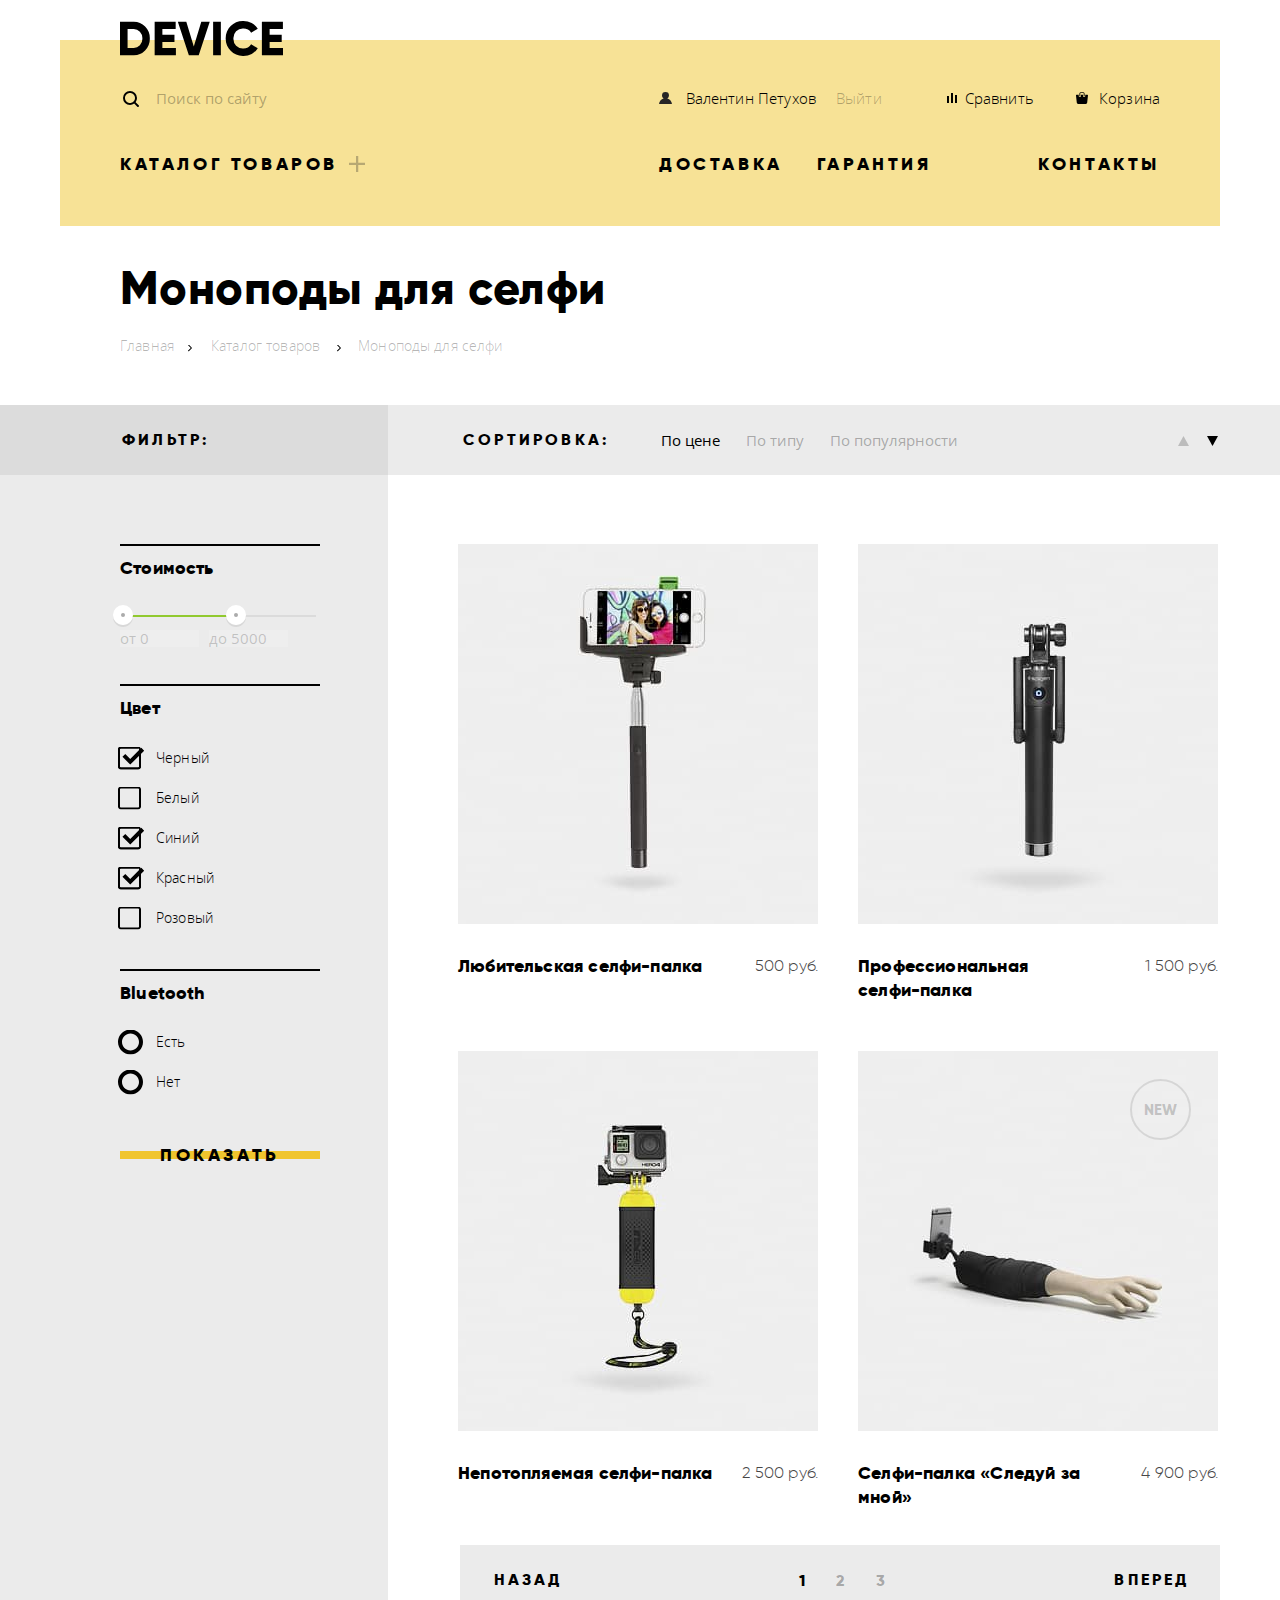
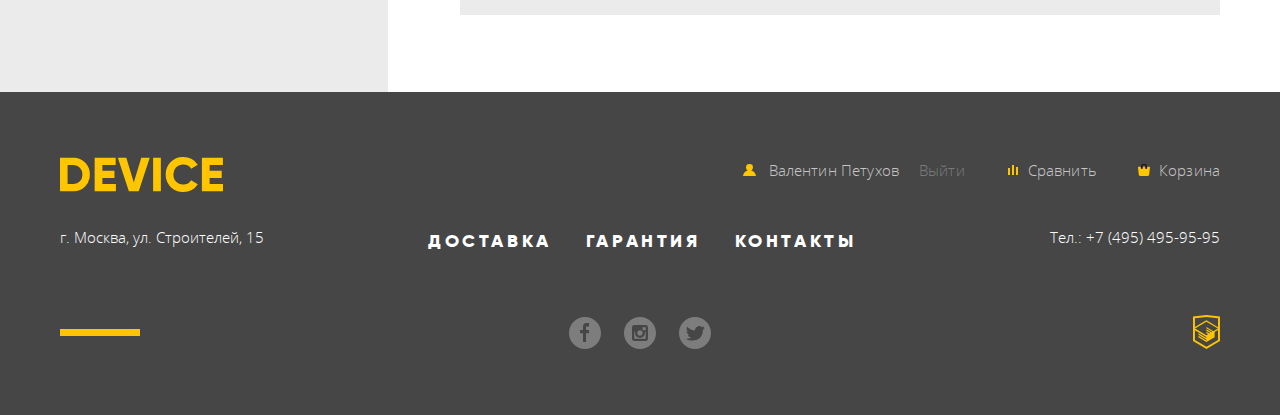
==== inner.html @ 6fedf8a3 "Состояния" ====
<!DOCTYPE html>
<html lang="ru">
<head>
  <meta charset="utf-8">
  <title>Девайс: Каталог</title>
  <link rel="stylesheet" href="css/normalize.css">
  <link rel="stylesheet" href="css/style.css">
</head>
<body>

  <!-- header -->
  <header class="header header-inner container">
    <!-- header logo -->
    <a class="header__logo" href="index.html">
      <svg class="header__logo-picture" xmlns="http://www.w3.org/2000/svg" width="163" height="35" aria-labelledby="title">
        <title id="title">Логотип сайта Девайс</title>
        <path d="M-.151.702v33.6h13.532a15.72 15.72 0 0011.72-4.824 16.458 16.458 0 004.712-11.976 16.458 16.458 0 00-4.712-11.976A15.723 15.723 0 0013.381.702H-.151zM7.582 26.91V8.091h5.8a8.646 8.646 0 016.5 2.568 9.407 9.407 0 012.489 6.84 9.406 9.406 0 01-2.489 6.84 8.642 8.642 0 01-6.5 2.568h-5.8zm34.8-5.952h12.082v-7.3H42.378V8.091h13.291V.702H34.645v33.6H55.91V26.91H42.378v-5.952zm36.343 13.344L89.744.702h-8.458l-7.491 24.72L66.304.702h-8.457l11.019 33.6h9.859zm14.4 0h7.733V.702h-7.733v33.6zm38.615-1.416a15.506 15.506 0 006.041-5.688l-6.67-3.84a7.482 7.482 0 01-3.165 3.024 9.87 9.87 0 01-4.664 1.1 9.595 9.595 0 01-7.177-2.736 9.909 9.909 0 01-2.682-7.248 9.909 9.909 0 012.682-7.248 9.595 9.595 0 017.177-2.736 9.897 9.897 0 014.639 1.08 7.592 7.592 0 013.19 3.048l6.67-3.84a15.873 15.873 0 00-6.09-5.688 17.42 17.42 0 00-8.409-2.088c-9.779-.272-17.797 7.691-17.591 17.472-.208 9.781 7.809 17.747 17.588 17.476a17.52 17.52 0 008.458-2.088zm17.881-11.928h12.082v-7.3h-12.085V8.091h13.29V.702h-21.023v33.6h21.265V26.91h-13.532v-5.952z" data-name="-e-logo" fill-rule="evenodd"/>
      </svg>
    </a>

    <div class="header__middle">

      <!-- search -->
      <form class="header__form" action="url" method="post">
        <label class="header__label" for="search-form" aria-label="Поле поиска"></label>
        <input class="header__form-search" id="search-form" type="search" name="search" placeholder="Поиск по сайту">
        <button class="header__form-button" type="button">Найти</button>
      </form>

      <div class="header__navigation">
        <!-- links -->
        <ul class="header__list header__list_user">
          <li class="header__list-item header__list-item_user"><a class="header__list-link header__list-link_user header__link" href="#">Валентин Петухов</a></li>
          <li class="header__list-item"><a class="header__list-link header__list-link_logout header__link" href="#">Выйти</a></li>
        </ul>

        <ul class="header__list header__list_links">
          <li class="header__list-item header__list-item_compare"><a class="header__list-link header__list-link_compare header__link" href="#">Сравнить</a></li>
          <li class="header__list-item"><a class="header__list-link header__list-link_basket header__link" href="#">Корзина</a></li>
        </ul>
      </div>
    </div>

    <!-- navigation -->
    <nav class="navigation">
      <ul class="navigation__list">

        <li class="navigation__item navigation__item_positioning navigation__item_catalog"><a class="navigation__link navigation__link_catalog" href="inner.html">Каталог товаров</a>

          <!-- submenu -->
          <ul class="navigation__list navigation__list_row">
           <li class="navigation__item_col">
            <ul class="navigation__list navigation__list_col">
              <li class="navigation__list-item"><a class="navigation__list-link" href="#">Виртуальная реальность</a></li>
              <li class="navigation__list-item"><a class="navigation__list-link" href="#">Моноподы для селфи</a></li>
              <li class="navigation__list-item"><a class="navigation__list-link" href="#">Экшн-камеры</a></li>
            </ul>
            <ul class="navigation__list navigation__list_col">
              <li class="navigation__list-item"><a class="navigation__list-link" href="#">Фитнес браслеты</a></li>
              <li class="navigation__list-item"><a class="navigation__list-link" href="#">Умные часы</a></li>
            </ul>
            <ul class="navigation__list navigation__list_col">
              <li class="navigation__list-item"><a class="navigation__list-link" href="#">Квадракоптеры</a></li>
            </ul>
          </li>
        </ul>
      </li>
      <li class="navigation__item navigation__item_delivery"><a class="navigation__link" href="#">Доставка</a></li>
      <li class="navigation__item navigation__item_warranty"><a class="navigation__link" href="#">Гарантия</a></li>
      <li class="navigation__item navigation__item_contacts"><a class="navigation__link" href="#">Контакты</a></li>
    </ul>
  </nav>
</header>

<main class="inner-main">

  <div class="inner-main__wrapper container">
    <h1 class="inner__title">Моноподы для селфи</h1>

    <!-- breadscrumbs -->
    <div class="breadscrumbs">
      <ul class="breadscrumbs__list">
        <li class="breadscrumbs__item breadscrumbs__item_main"><a class="breadscrumbs__link breadscrumbs__link_main" href="#">Главная</a></li>
        <li class="breadscrumbs__item breadscrumbs__item_catalog"><a class="breadscrumbs__link breadscrumbs__link_catalog" href="#">Каталог товаров</a></li>
        <li class="breadscrumbs__item breadscrumbs__item_active"><a class="breadscrumbs__link" tabindex="0">Моноподы для селфи</a></li>
      </ul>
    </div>
  </div>

  <div class="index-column">
    <!-- filter -->
    <section class="filter">
      <h3 class="filter__title">Фильтр:</h3>

      <form class="filter__form" action="url" method="post">

        <!-- price -->
        <fieldset class="filter__form-item filter__form-item_price">
          <legend class="filter__form-title">Стоимость</legend>

          <div class="filter__form-range-controls range">
            <div class="range__scale">
              <div class="range__scale-bar"></div>
            </div>
            <button class="range__toggle range__toggle_min" type="button"></button>
            <button class="range__toggle range__toggle_max" type="button"></button>
          </div>

          <div class="filter__form-price-controls price-controls">
            <div class="price-controls__col">
              <label class="price-controls__label price-controls__min" aria-label="Минимальной значение цены"></label>
              <input class="price-controls__range-input" type="text" placeholder="от 0">
            </div>
            <div class="price-controls__col">
              <label class="price-controls__label price-controls__max" aria-label="Максимальное значение цены"></label>
              <input class="price-controls__range-input" type="text" placeholder="до 5000">
            </div>
          </div>
        </fieldset>

        <!-- colour -->
        <fieldset class="filter__form-item filter__form-item_color">
          <legend class="filter__form-title filter__form-title_color">Цвет</legend>

          <ul class="filter__form-list">
            <li class="filter__form-option">
              <input class="visually-hidden filter__form-input filter__form-checkbox" type="checkbox" name="black" id="filter-black" checked>
              <label class="filter__form-label filter__form-label_checkbox" for="filter-black">Черный</label>
            </li>
            <li class="filter__form-option">
              <input class="visually-hidden filter__form-input filter__form-checkbox" type="checkbox" name="white" id="filter-white">
              <label class="filter__form-label filter__form-label_checkbox" for="filter-white">Белый</label>
            </li>
            <li class="filter__form-option">
              <input class="visually-hidden filter__form-input filter__form-checkbox" type="checkbox" name="blue" id="filter-blue" checked>
              <label class="filter__form-label filter__form-label_checkbox" for="filter-blue">Синий</label>
            </li>
            <li class="filter__form-option">
              <input class="visually-hidden filter__form-input filter__form-checkbox" type="checkbox" name="red" id="filter-red" checked>
              <label class="filter__form-label filter__form-label_checkbox" for="filter-red">Красный</label>
            </li>
            <li class="filter__form-option">
              <input class="visually-hidden filter__form-input filter__form-checkbox" type="checkbox" name="pink" id="filter-pink">
              <label class="filter__form-label filter__form-label_checkbox" for="filter-pink">Розовый</label>
            </li>
          </ul>
        </fieldset>

        <!-- bluetooth -->
        <fieldset class="filter__form-item">
          <legend class="filter__form-title filter__form-title_variant">Bluetooth</legend>

          <ul class="filter__form-list">
            <li class="filter__form-option">
              <input class="visually-hidden filter__form-input filter__form-radio" type="radio" name="variant" value="yes" id="yes">
              <label class="filter__form-label filter__form-label_radio" for="yes">Есть</label>
            </li>
            <li class="filter__form-option">
              <input class="visually-hidden filter__form-input filter__form-radio" type="radio" name="variant" value="no" id="no">
              <label class="filter__form-label filter__form-label_radio" for="no">Нет</label>
            </li>
          </ul>

          <button class="filter__form-button button button-macaroni" type="submit">Показать</button>
        </fieldset>
      </form>
    </section>

    <!-- products column-->
    <section class="product-column">
      <h2 class="visually-hidden">Колонка с каталогом товаров</h2>
      <!-- sorting -->
      <div class="product-column__sorting sorting">
        <h3 class="sorting__title">Сортировка:</h3>

        <ul class="sorting__list">
          <li class="sorting__item sorting__item_active"><a class="sorting__link sorting__link_active">По цене</a></li>
          <li class="sorting__item"><a class="sorting__link" href="#">По типу</a></li>
          <li class="sorting__item"><a class="sorting__link" href="#">По популярности</a></li>
        </ul>

        <ul class="sorting__list sorting__list_arrows">
          <li class="sorting__item sorting__item_up">
            <a class="sorting__link sorting__link_up" href="#" aria-label="По возрастанию цены">
              <svg class="sorting__svg" xmlns="http://www.w3.org/2000/svg" width="11" height="10">
                <path fill="#231F20" d="M5.5 0L0 10h11z"/>
              </svg>
            </a>
          </li>
          <li class="sorting__item sorting__item_active">
            <a class="sorting__link sorting__link_down sorting__link_active" href="#" aria-label="По убыванию цены">
              <svg class="sorting__svg" xmlns="http://www.w3.org/2000/svg" width="11" height="10">
                <path fill="#231F20" d="M5.5 10L0 0h11"/>
              </svg>
            </a>
          </li>
        </ul>
      </div>

      <!-- catalog items -->
      <section class="product-column__catalog catalog">
        <h2 class="visually-hidden">Каталог продукции</h2>

        <ul class="catalog__list">

          <!-- item 1 -->
          <li class="catalog__item" tabindex="0">
            <div class="catalog__image-wrapper">
              <img class="catalog__image" src="img/item-1.jpg" width="360" height="380" alt="Изображение любительской селфи-палки">
            </div>
            <a class="catalog__link" href="#">
              <h3 class="catalog__title">Любительская селфи-палка</h3>
              <span class="catalog__price">500 руб.</span>
            </a>

            <!-- при наведении будут выскакивать кнопки -->
            <div class="catalog__action">
              <button class="catalog__button button button-macaroni" type="button">В корзину</button>
              <button class="catalog__button-compare" type="button">Добавить к сравнению</button>
            </div>
          </li>

          <!-- item 2 -->
          <li class="catalog__item" tabindex="0">
            <div class="catalog__image-wrapper">
              <img class="catalog__image" src="img/item-2.jpg" width="360" height="380" alt="Изображение профессиональлной селфи-палки">
            </div>
            <a class="catalog__link" href="#">
              <h3 class="catalog__title catalog__title_professional">Профессиональная селфи-палка</h3>
              <span class="catalog__price">1 500 руб.</span>
            </a>

            <!-- при наведении будут выскакивать кнопки -->
            <div class="catalog__action">
              <button class="catalog__button button button-macaroni" type="button">В корзину</button>
              <button class="catalog__button-compare" type="button">Добавить к сравнению</button>
            </div>
          </li>

          <!-- item 3 -->
          <li class="catalog__item" tabindex="0">
            <div class="catalog__image-wrapper">
              <img class="catalog__image" src="img/item-3.jpg" width="360" height="380" alt="Изображение непотопляемой селфи-палки">
            </div>
            <a class="catalog__link" href="#">
              <h3 class="catalog__title">Непотопляемая селфи-палка</h3>
              <span class="catalog__price">2 500 руб.</span>
            </a>

            <!-- при наведении будут выскакивать кнопки -->
            <div class="catalog__action">
              <button class="catalog__button button button-macaroni" type="button">В корзину</button>
              <button class="catalog__button-compare" type="button">Добавить к сравнению</button>
            </div>
          </li>

          <!-- item 4 + добавил класс для метки new, для последнего товара-->
          <li class="catalog__item catalog__item_new" tabindex="0">
            <div class="catalog__image-wrapper">
              <img class="catalog__image" src="img/item-4.jpg" width="360" height="380" alt="Изображение селфи-палки «Следуй за мной»">
            </div>
            <a class="catalog__link" href="#">
              <h3 class="catalog__title">Селфи-палка «Следуй за мной»</h3>
              <span class="catalog__price">4 900 руб.</span>
            </a>

            <!-- при наведении будут выскакивать кнопки -->
            <div class="catalog__action">
              <button class="catalog__button button button-macaroni" type="button">В корзину</button>
              <button class="catalog__button-compare" type="button">Добавить к сравнению</button>
            </div>
          </li>
        </ul>
      </section>

      <!-- pagination -->
      <div class="pagination">
        <ul class="pagination__list">
          <li class="pagination__item pagination__item_prev"><a class="pagination__link pagination__link_prev" href="#">Назад</a></li>
          <li class="pagination__item pagination__item_number"><a class="pagination__link pagination__link_number pagination__link_current">1</a></li>
          <li class="pagination__item pagination__item_number"><a class="pagination__link pagination__link_number" href="#">2</a></li>
          <li class="pagination__item pagination__item_number"><a class="pagination__link pagination__link_number" href="#">3</a></li>
          <li class="pagination__item pagination__item_next"><a class="pagination__link pagination__link_next" href="#">Вперед</a></li>
        </ul>
      </div>
    </div> <!-- end index column -->
  </section>
</main>

<!-- footer -->
<footer class="footer">
  <div class="footer__wrapper">
    <!-- top row -->
    <div class="footer__top-row">
      <a class="footer__top-logo" href="index.html">
        <svg class="footer__top-picture" xmlns="http://www.w3.org/2000/svg" width="163" height="35" aria-labelledby="title">
          <path d="M-.151.702v33.6h13.532a15.72 15.72 0 0011.72-4.824 16.458 16.458 0 004.712-11.976 16.458 16.458 0 00-4.712-11.976A15.723 15.723 0 0013.381.702H-.151zM7.582 26.91V8.091h5.8a8.646 8.646 0 016.5 2.568 9.407 9.407 0 012.489 6.84 9.406 9.406 0 01-2.489 6.84 8.642 8.642 0 01-6.5 2.568h-5.8zm34.8-5.952h12.082v-7.3H42.378V8.091h13.291V.702H34.645v33.6H55.91V26.91H42.378v-5.952zm36.343 13.344L89.744.702h-8.458l-7.491 24.72L66.304.702h-8.457l11.019 33.6h9.859zm14.4 0h7.733V.702h-7.733v33.6zm38.615-1.416a15.506 15.506 0 006.041-5.688l-6.67-3.84a7.482 7.482 0 01-3.165 3.024 9.87 9.87 0 01-4.664 1.1 9.595 9.595 0 01-7.177-2.736 9.909 9.909 0 01-2.682-7.248 9.909 9.909 0 012.682-7.248 9.595 9.595 0 017.177-2.736 9.897 9.897 0 014.639 1.08 7.592 7.592 0 013.19 3.048l6.67-3.84a15.873 15.873 0 00-6.09-5.688 17.42 17.42 0 00-8.409-2.088c-9.779-.272-17.797 7.691-17.591 17.472-.208 9.781 7.809 17.747 17.588 17.476a17.52 17.52 0 008.458-2.088zm17.881-11.928h12.082v-7.3h-12.085V8.091h13.29V.702h-21.023v33.6h21.265V26.91h-13.532v-5.952z" data-name="-e-logo" fill-rule="evenodd"/>
        </svg>
      </a>

      <!-- links -->
      <ul class="footer__list footer__list_user">
        <li class="footer__list-item footer__list-item_user"><a class="footer__list-link footer__list-link_user footer__link" href="#">Валентин Петухов</a></li>
        <li class="footer__list-item"><a class="footer__list-link footer__list-link_logout footer__link" href="#">Выйти</a></li>
      </ul>

      <ul class="footer__list footer__list_links">
        <li class="footer__list-item footer__list-item_compare"><a class="footer__list-link footer__list-link_compare footer__link" href="#">Сравнить</a></li>
        <li class="footer__list-item"><a class="footer__list-link footer__list-link_basket footer__link" href="#">Корзина</a></li>
      </ul>
    </div>

    <!-- middle row -->
    <div class="footer__middle-row">
      <p class="footer__middle-address footer__text">г. Москва, ул. Строителей, 15</p>

      <ul class="footer__middle-list">
        <li class="footer__middle-item"><a class="footer__middle-link" href="#">Доставка</a></li>
        <li class="footer__middle-item"><a class="footer__middle-link" href="#">Гарантия</a></li>
        <li class="footer__middle-item"><a class="footer__middle-link" href="#">Контакты</a></li>
      </ul>

      <a class="footer__middle-number footer__text" href="tel:+74954959595">Тел.: +7 (495) 495-95-95</a>
    </div>

    <!-- bottom row -->
    <div class="footer__bottom-row">
     <ul class="footer__bottom-social social-list">

      <li class="social-list__item">
        <a href="#" class="social-list__link social-list__link_fb" aria-label="Фейсбук">
          <svg class="social-list__svg" xmlns="http://www.w3.org/2000/svg" width="32" height="32">
            <path fill="#FFF" d="M16 0C7.164 0 0 7.163 0 16s7.164 16 16 16c8.837 0 16-7.164 16-16S24.837 0 16 0zm4.062 9.455h-3.021v3.444h3.021v3.445h-3.021v8.61H14.02v-8.61H11v-3.445h3.021V9.455c0-1.902 1.353-3.445 3.021-3.445h3.021v3.445z"/>
          </svg>
        </a>
      </li>

      <li class="social-list__item">
        <a href="#" class="social-list__link social-list__link_inst" aria-label="Инстаграм">
          <svg class="social-list__svg" xmlns="http://www.w3.org/2000/svg" width="32" height="32">
            <g fill="#FFF"><path d="M20.916 16a4.938 4.938 0 01-9.877 0c0-.394.051-.773.138-1.14h-.897v6.838h11.396V14.86h-.897c.086.367.137.746.137 1.14z"/>
              <path d="M15.978 18.659c1.466 0 2.659-1.193 2.659-2.659s-1.193-2.659-2.659-2.659c-1.466 0-2.659 1.193-2.659 2.659s1.192 2.659 2.659 2.659zM18.637 10.302h3.039v3.039h-3.039z"/>
              <path d="M16 0C7.164 0 0 7.164 0 16c0 8.837 7.164 16 16 16 8.837 0 16-7.163 16-16 0-8.836-7.163-16-16-16zm7.955 21.698a2.285 2.285 0 01-2.279 2.279H10.279A2.285 2.285 0 018 21.698V10.302a2.286 2.286 0 012.279-2.279h11.396a2.286 2.286 0 012.279 2.279v11.396z"/>
            </g>
          </svg>
        </a>
      </li>

      <li class="social-list__item">
        <a href="#" class="social-list__link social-list__link_tw" aria-label="Твитер">
          <svg class="social-list__svg" xmlns="http://www.w3.org/2000/svg" width="32" height="32">
            <path fill="#FFF" d="M16 0C7.164 0 0 7.164 0 16c0 8.837 7.164 16 16 16 8.837 0 16-7.163 16-16 0-8.836-7.163-16-16-16zm7.944 12.809c-.251 6.516-3.463 10.832-10.992 10.702h-.486c-.447 0-4.543-.443-5.344-1.823 2.479.19 4.247-.406 5.12-1.136-1.048-.289-2.923-.461-3.251-2.848.384.104.618.221 1.299.113-1.307-.824-2.758-1.519-2.679-3.643.311.317 1.164.518 1.46.457-.768-.233-2.149-3.244-.974-4.781 1.984 1.79 4.075 3.482 7.804 3.643.227-2.214 1.24-3.699 3.168-4.325 1.84-.479 3.255.26 3.901 1.138.737-.224 1.453-.466 2.193-.685-.004.833-.569 1.463-.935 1.709.747.165 1.423-.475 1.423-.475-.184.963-1.094 1.725-1.707 1.954z"/>
          </svg>
        </a>
      </li>
    </ul>

    <a class="footer__bottom-logo" href="https://htmlacademy.ru/intensive/htmlcss" aria-label="Ссылка на профессиональный курс html и css, уровень 1">
      <img class="footer__bottom-picture" src="img/icons/logo-htmlacademy.svg" width="27" height="35" alt="Логотип сайта htmlacademy">
    </a>
  </div>
</div>
</footer>
</body>
</html>
---- css/style.css ----
/* Open Sans Light */
@font-face {
  font-family: "Open Sans";
  font-style: normal;
  font-weight: 300;
  font-display: swap;
  src:
       url("../fonts/web/opensanslight.woff2") format("woff2"),
       url("../fonts/web/opensanslight.woff") format("woff");
}

/* Open Sans Regular */
@font-face {
  font-family: "Open Sans";
  font-style: normal;
  font-weight: 400;
  font-display: swap;
  src:
       url("../fonts/web/opensans.woff2") format("woff2"),
       url("../fonts/web/opensans.woff") format("woff");
}

/* Gilroy light */
@font-face {
  font-family: "Gilroy";
  font-style: normal;
  font-weight: 300;
  font-display: swap;
  src:
       url("../fonts/web/gilroylight.woff2") format("woff2"),
       url("../fonts/web/gilroylight.woff") format("woff");
}

/* Gilroy ExtraBold */
@font-face {
  font-family: "Gilroy";
  font-style: normal;
  font-weight: 800;
  font-display: swap;
  src:
       url("../fonts/web/gilroyextrabold.woff2") format("woff2"),
       url("../fonts/web/gilroyextrabold.woff") format("woff");
}

*,
*::before,
*::after {
  margin: 0;
  padding: 0;

  box-sizing: inherit;
}

html {
  box-sizing: border-box;
}

body {

  padding: 0;
  margin: 0;

  font-family: "Open Sans", "Arial", sans-serif;
  font-size: 15px;
  line-height: 30px;
  font-weight: 300;
  color: #000;
  max-width: 100%;
  overflow-x: hidden;
}

img {
  max-width: 100%;
}

a {
  text-decoration: none;
}

.visually-hidden {
  position: absolute;
  width: 1px;
  height: 1px;
  margin: -1px;
  border: 0;
  padding: 0;
  white-space: nowrap;
  clip-path: inset(100%);
  clip: rect(0 0 0 0);
  overflow: hidden;
}

.container {
  width: 1160px;
  margin: 0 auto;
  padding: 0 60px;
}

/* Стили для кнопок */
.button {
  font-family: "Gilroy", "Arial", sans-serif;
  color: #000;
  font-size: 18px;
  font-weight: 800;
  line-height: 24px;
  letter-spacing: 3.6px;
  text-transform: uppercase;

  -webkit-appearance: none;
  border: none;
  background-color: transparent;
}

.button-macaroni {
  position: relative;
  z-index: 1;
}

.button-macaroni::after {
  content: "";
  background-color: #f0c52e;
  position: absolute;
  height: 8px;
  width: 100%;
  z-index: -1;
}

/* БАЗОВАЯ СТИЛИЗАЦИЯ */

/* Шапка */
.header {
  margin-top: 40px;
  background-color: rgba(240, 197, 46, 0.5);
  min-height: 299px;
  padding: 43px 60px 0 60px;
  position: relative;
}

.header-inner {
  min-height: 186px;
}

.header__logo {
  display: inline-block;
  margin-top: -21px;
  position: absolute;
  top: 2px;
  left: 60px;
}

/* Состояния для Логотипа в шапке */
.header__logo-picture:hover path {
  opacity: 0.6;
}

.header__logo-picture:active path,
.header__logo-picture:focus path {
  opacity: 0.3;
}

.header__middle {
  display: flex;
  margin-bottom: 26px;
}

.header__form {
  margin-right: auto;
  margin-top: -9px;
  display: flex;
  position: relative
}

.header__label::before {
  content: "";
  background-image: url("../img/icons/search.svg");
  background-repeat: no-repeat;
  width: 16px;
  height: 16px;
  position: absolute;
  top: 50%;
  left: 3px;
  transform: translateY(-50%);
}

/* Стилизация placeholder для поля поиска */
.header__form-search::placeholder {
  color: rgba(0, 0, 0, 0.3);
}

/* поле поиска */
.header__form-search {
  font-size: 15px;
  line-height: 30px;
  width: 356px;
  padding: 9px 0 8px 36px;
  outline: none;
  background-color: transparent;
  border: none;
  border-bottom: 2px solid transparent;
}

.header__form-search:hover::placeholder {
  color: rgba(0, 0, 0, 0.6);
}

.header__form-search:focus::placeholder {
  color: rgb(0, 0, 0);
}

.header__form-search:focus {
  border-bottom: 2px solid #000;
}

.header__form-button {
  font-size: inherit;
  color: inherit;
  font-weight: inherit;
  letter-spacing: 0.15px;
  padding: 12px 20px;
  background-color: transparent;
  border: 2px solid black;
  visibility: hidden;
}

.header__form-button:hover {
  color: #fff;
  background-color: #000;
}

.header__form-button:focus,
.header__form-button:active {
  background-color: #000;
  color: rgba(255, 255, 255, 0.3);
}

.header__form-search:focus ~ .header__form-button {
  border: 2px solid #000;
  visibility: visible;
}

/* Стилизация списков управления */
.header__navigation {
  display: flex;
}

.header__list {
  list-style: none;
  display: flex;
}

.header__list_login {
  margin-right: 218px;
}

.header__list_user {
  margin-right: 65px;
}

.header__list-item_compare {
  margin-right: 41px;
}

.header__list-item_user {
  margin-right: 20px;
}

/* Стилизация ссылок управления */
.header__link {
  color: #000;
  letter-spacing: 0.15px;
}

.header__link:hover {
  color: rgba(0, 0, 0, 0.6);
}

.header__link:focus,
.header__link:active {
  color: rgba(0, 0, 0, 0.3);
}

.header__link:hover::before {
  opacity: 0.6;
}

.header__link:focus::before,
.header__link:active::before {
  opacity: 0.3;
}

.header__list-link_user {
  padding-left: 27px;
  position: relative;
}

.header__list-link_user::before {
  content: "";
  background-image: url("../img/icons/user.svg");
  background-repeat: no-repeat;
  width: 13px;
  height: 12px;
  position: absolute;
  top: 50%;
  left: 0;
  transform: translateY(-50%);
}

.header__list-link_login {
  padding-left: 26px;
  position: relative;
}

.header__list-link_login::before {
  content: "";
  background-image: url("../img/icons/user.svg");
  background-repeat: no-repeat;
  width: 13px;
  height: 12px;
  position: absolute;
  top: 50%;
  left: 0;
  transform: translateY(-50%);
}

.header__list-link_logout {
  color: rgba(0, 0, 0, 0.3);
}

.header__list-link_compare {
  padding-left: 18px;
  position: relative;
}

.header__list-link_compare::before {
  content: "";
  background-image: url("../img/icons/compare.svg");
  background-repeat: no-repeat;
  width: 10px;
  height: 10px;
  position: absolute;
  top: 50%;
  left: 0;
  transform: translateY(-50%);
}

.header__list-link_basket {
  padding-left: 24px;
  position: relative;
}

.header__list-link_basket::before {
  content: "";
  background-image: url("../img/icons/cart.svg");
  background-repeat: no-repeat;
  width: 12px;
  height: 12px;
  position: absolute;
  top: 50%;
  left: 1px;
  transform: translateY(-50%);
}

/* Навигация */

/* Навигация (списки меню и подменю) */
.navigation__list {
  list-style: none;
  display: flex;
}

.navigation__item_positioning {
  position: relative;
}

.navigation__item_positioning:hover .navigation__list_row {
  display: flex;
  z-index: 10;
}

.navigation__item_catalog {
  margin-right: 294px;
}

.navigation__item_delivery {
  margin-right: 34px;
}

.navigation__item_warranty {
  margin-right: auto;
}

.navigation__list_row {
  display: none;
  width: 1160px;
  min-height: 140px;
  background-color: #fff;
  position: absolute;
  left: -60px;
}

.navigation__item_col {
  display: flex;
  width: 1160px;
  min-height: 160px;
  padding: 18px 0px 12px 60px;
  background-color: rgba(240, 197, 46, 0.5);
}

.navigation__list_col {
  display: flex;
  flex-direction: column;
  width: 200px;
}

.navigation__list_col:first-child {
  margin-right: 40px;
}

/* Ссылки меню */
.navigation__link {
  font-family: "Gilroy", "Arial", sans-serif;
  color: #000;
  font-size: 18px;
  font-weight: 800;
  line-height: 24px;
  letter-spacing: 3.6px;
  text-transform: uppercase;
}

.navigation__link:hover {
  color: rgba(0, 0, 0, 0.6);
}

.navigation__link:active,
.navigation__link:focus {
  color: rgba(0, 0, 0, 0.3);
}

.navigation__link_catalog {
  padding-right: 27px;
  position: relative;
}

.navigation__link_catalog::after {
  content: "";
  background-image: url("../img/icons/plus.png");
  background-repeat: no-repeat;
  width: 16px;
  height: 16px;
  position: absolute;
  top: 50%;
  right: 0;
  transform: translateY(-50%);
  opacity: 0.3;
}

/* Ссылки подменю */
.navigation__list-link {
  color: inherit;
  letter-spacing: 0.15px;
  line-height: 36px;
}

.navigation__list-link:hover {
  color: rgba(0, 0, 0, 0.6);
}

.navigation__list-link:active,
.navigation__list-link:focus {
  color: rgba(0, 0, 0, 0.3);
}

/* Главная страница */
/* Слайдер */
.slider {
  background-color: #fff;
  padding-bottom: 97px;
  height: 481px;
  position: relative;
}

.slider__controls-list {
  list-style: none;
  display: flex;
  width: 80px;
  position: absolute;
  top: 206px;
  right: 81px;
}

.slider__controls-item {
  margin-right: 21px;
}

.slider__controls-item:last-child {
  margin-right: 0;
}

.slider__controls-button {
  width: 12px;
  height: 12px;
  background-color: transparent;
  border: 1px solid #000;
  border-radius: 50%;
  position: relative;
}

.slider__controls-button_active::before {
  content: "";
  position: absolute;
  top: 25%;
  left: 50%;
  transform: translate(-50%);
  width: 4px;
  height: 4px;
  background-color: transparent;
  border: 1px solid #000;
}

/* Список слайдов */
.slider__list {
  list-style: none;
  counter-reset: li;
}

.slider__item {
  display: flex;
  justify-content: space-between;
  background-color: transparent;
  position: relative;
}

.slider__item::before {
  counter-increment: li;
  content: counter(li, decimal-leading-zero);
  position: absolute;
  top: -126px;
  right: -14px;
  font-family: "Gilroy", "Arial", sans-serif;
  font-size: 179px;
  font-weight: 800;
  line-height: 179px;
  letter-spacing: 1.79px;
  color: #fff;
}

.slider__item_slim::before {
  right: 11px;
}

.slider__item_fly::before {
  right: 13px;
}

.slider__item_fly,
.slider__item_slim {
  display: none;
}

.slider__image-wrapper {
  width: 560px;
}

.slider__info {
  width: 522px;
  position: relative;
}

.selfie-info {
  margin-top: -102px;
  margin-left: -27px;
}

.slim-info {
  margin-left: -52px;
  margin-top: -102px;
}

.fly-info {
  width: 535px;
  margin-top: -102px;
  margin-left: 42px;
}

.selfie-wrapper {
  margin-top: -111px;
  margin-left: 30px;
}

.slim-wrapper {
  margin-top: -99px;
  margin-left: 56px;
}

.fly-wrapper {
  margin-top: -46px;
  margin-left: -29px;
}

/* Заголовок слайдов */
.slider__title {
  font-family: "Gilroy", "Arial", sans-serif;
  font-size: 47px;
  font-weight: 800;
  line-height: 56px;
  letter-spacing: 0.47px;
  margin-bottom: 19px;
  margin-top: 70px;
  position: relative;
}

.slider__title::before {
  content: "";
  display: block;
  width: 100px;
  height: 7px;
  background-color: #fff;
  position: absolute;
  top: -42px;
  left: 0px;
}

.slider__text {
  color: #464646;
  letter-spacing: 0.15px;
  margin-bottom: 49px;
  width: 481px;
}

.slider__text_slim {
  width: 441px;
}

.slider__text_fly {
  width: 451px;
}

.slider__button {
  margin-bottom: 54px;
  padding: 0 42px;
}

.slider__button::after {
  top: 50%;
  left: 0;
  transform: translateY(-50%);
}

/* Таблица статистики */
.table__row {
  display: flex;
}

.table__cell {
  margin-right: 76px;
}

.table__cell:last-child {
  margin-right: 0;
}

.table__cell_fly {
  margin-right: 60px;
}

.table__heading {
  font-family: "Gilroy", "Arial", sans-serif;
  font-size: 36px;
  font-weight: 300;
  line-height: 48px;
  letter-spacing: 0.36px;
  margin-bottom: 9px;
}

.table__info {
  font-size: 13px;
  line-height: 20px;
  letter-spacing: 0.13px;
  color: #464646;
  margin-right: 79px;
}

.table__info_fly {
  margin-right: 47px;
}

/* Категории товаров */
.categories {
  padding-bottom: 151px;
  width: 1160px;
  margin: 0 auto;
}
/* Список категорий */
.categories__list {
  list-style: none;
  display: flex;
}

.categories__item {
  width: 160px;
  margin-right: 40px;
}

.categories__item:last-child {
  margin-right: 0;
}

.categories__image-wrapper {
  display: flex;
  justify-content: center;
  align-items: center;
  width: 160px;
  height: 160px;
  margin-bottom: 33px;
  background-color: rgba(240, 197, 46, 0.5);
}

.categories__item:hover .categories__image-wrapper {
  background-color: rgba(240, 197, 46, 1);
}

.categories__item:focus .categories__image,
.categories__item:active .categories__image {
  opacity: 0.3;
}

.categories__item:focus .categories__title,
.categories__item:active .categories__title {
  color: rgba(0, 0, 0, 0.3);
}

.categories__image-wrapper_selfie {
  padding-top: 38px;
}

/* Заголовок категорий */
.categories__title {
  font-family: "Gilroy", "Arial", sans-serif;
  font-size: 18px;
  font-weight: 800;
  line-height: 24px;
  letter-spacing: 0.18px;
  color: #000;
}

/* Услуги */
.services {
  position: relative;
}

.services::before {
  content: "";
  display: block;
  width: 100%;
  height: 288px;
  background-color: #e5e5e5;
  position: absolute;
  top: 30px;
  left: 0;
  z-index: -1;
}

.services__wrapper {
  display: flex;
  justify-content: space-between;
  width: 1160px;
  margin: 0 auto;
}

.services__list,
.services__slider-list {
  list-style: none;
}

.services__list {
  width: 300px;

  position: relative;
  top: 10px;
}

.services__list::after {
  content: "";
  width: 7px;
  height: 319px;
  background-color: #000;
  position: absolute;
  top: -80px;
  right: 16px;
}

.services__item {
  margin-bottom: 26px;
}

.services__button::after {
  top: 50%;
  transform: translateY(-50%);
  left: 0;
}

.services__button {
  width: 278px;
  padding: 8px 11px 8px 23px;
  text-align: left;
  color: #f0c52e;
  background-color: #000;
}

/*
.services__button_delivery {
  width: 122px;
}

.services__button_warranty {
  width: 110px;
}

.services__button_credit {
  width: 84px;
}
*/

.services__slider-list {
  width: 800px;
}

.services__slider-item {
  display: none;
  justify-content: space-between;
  margin-left: 41px;
  margin-top: 3px;
  position: relative;
}

.services__slider-item_credit {
  display: flex;
}

.services__slider-info_delivery {
  width: 426px;
}

.services__slider-info_warranty {
  width: 436px;
}

.services__slider-info_credit {
  width: 425px;
}

.services__slider-title {
  font-family: "Gilroy", "Arial", sans-serif;
  font-size: 47px;
  font-weight: 800;
  line-height: 48px;
  letter-spacing: 0.47px;
  margin-bottom: 31px;
}

.services__slider-text {
  color: #464646;
  letter-spacing: 0.15px;
}

.services__slider-image_delivery {
  width: 136px;
  height: 164px;
}

.services__wrapper_delivery {
  width: 136px;
  height: 164px;
  position: absolute;
  top: 12px;
  right: 66px;
}

.services__wrapper_warranty {
  width: 171px;
  height: 194px;
  position: absolute;
  top: -12px;
  right: 46px;
}

.services__wrapper_credit {
  width: 156px;
  height: 186px;
  position: absolute;
  top: -11px;
  right: 70px;
}

/*Тут будут стили для Брэндов */
.brands {
  width: 1160px;
  margin: 214px auto 84px auto;
}

.brands__list {
  list-style: none;
  display: flex;
  justify-content: space-between;
}

.brands__item {
  margin-right: 40px;
}

.brands__item:last-child {
  margin-right: 0;
}

.brands__images {
  opacity: 0.2;
  filter: grayscale(100%);
}

.brands__item:hover .brands__images {
  opacity: 1;
  filter: grayscale(0%);
}

/* Информация */
.information {
  display: flex;
  justify-content: space-between;
  padding-bottom: 89px;
  width: 1160px;
  margin: 0 auto;
}

.information__about,
.information__contacts {
  display: flex;
  flex-direction: column;
}

.information__about {
  width: 480px;
}

.information__about-button {
  width: 219px;
  margin-left: 23px;
}

.information__about-button::after {
  top: 50%;
  left: 0;
  transform: translateY(-50%);
}

.information__contacts {
  width: 560px;
}

.information__contacts-link {
  width: 183px;
}

.information__contacts-link::after {
  top: 50%;
  left: 0;
  transform: translateY(-50%);
}

.information__title {
  font-family: "Gilroy", "Arial", sans-serif;
  font-size: 47px;
  font-weight: 800;
  line-height: 48px;
  letter-spacing: 0.47px;
  padding-top: 53px;
  margin-bottom: 42px;
  position: relative;
}

.information__title::before {
  content: "";
  width: 80px;
  height: 7px;
  background-color: #000;
  position: absolute;
  top: 0;
  left: 0;
}

/* Текст раздела с информацией */
.information__about-text {
  margin-bottom: 30px;
  width: 472px;
}

.information__about-text:last-of-type {
  margin-bottom: 66px;
}

.information__text {
  color: #464646;
}

/* Список партнеров */
.information__partnership-list {
  list-style: none;
  margin-bottom: 63px;
}

.partnership__item {
  font-family: "Gilroy", "Arial", sans-serif;
  font-size: 16px;
  font-weight: 800;
  line-height: 40px;
  padding-left: 36px;
  position: relative;
}

.partnership__item::before {
  content: "";
  width: 8px;
  height: 8px;
  background-color: transparent;
  border: 2px solid #f7f7f7;
  border-radius: 50%;
  position: absolute;
  top: 50%;
  left: 0;
  transform: translateY(-50%);
}

.information__contacts-text {
  margin-bottom: 39px;
}

.information__contacts-picture {
  display: block;
  width: 560px;
  height: 222px;
  margin-bottom: 77px;
}

.information__contacts-image {
  background-color: #e9e9e9;
}

.information__contacts-link {
  margin-left: 41px;
}

/* footer */
.footer {
  background-color: #464646;
  padding-top: 60px;
  padding-bottom: 56px;
}

.footer__wrapper {
  width: 1160px;
  margin: 0 auto;
}

.footer__top-row {
  display: flex;
  align-items: flex-start;
  margin-bottom: 20px;
}

.footer__top-logo {
  margin-right: auto;
  margin-top: 5px;
}

/* Логотип */
.footer__top-picture {
  fill: #ffc600;
}

/* Состояния для Логотипа в подвале */
.footer__top-picture path {
  fill: #ffc600;
}

.footer__top-picture:hover path {
  opacity: 0.6;
}

.footer__top-picture:active path,
.footer__top-picture:focus path {
  opacity: 0.3;
}

/* Список управляющих элементов */
.footer__list {
  list-style: none;
  display: flex;
}

.footer__list_login {
  margin-right: 44px;
}

.footer__list_user {
  margin-right: 45px;
}

.footer__list-item_compare {
  margin-right: 41px;
}

.footer__list-item_user {
  margin-right: 20px;
}

/* Ссылки управляющих элементов */
.footer__link {
  color: rgba(255, 255, 255, 0.7);
  line-height: 36px;
  letter-spacing: 0.15px;
}

.footer__link:hover {
  color: #fff;
}

.footer__link:active,
.footer__link:focus {
  color: rgba(255, 255, 255, 0.3);
}

.footer__link:hover::before {
  opacity: 0.6;
}

.footer__link:active::before,
.footer__link:focus::before {
  opacity: 0.3;
}

.footer__list-link_login {
  padding-left: 27px;
  position: relative;
}

.footer__list-link_login::before {
  content: "";
  background-image: url("../img/icons/user-footer.svg");
  background-repeat: no-repeat;
  width: 13px;
  height: 12px;
  position: absolute;
  top: 50%;
  left: 0;
  transform: translateY(-50%);
}

.footer__list-link_user {
  padding-left: 26px;
  position: relative;
}

.footer__list-link_user::before {
  content: "";
  background-image: url("../img/icons/user-footer.svg");
  background-repeat: no-repeat;
  width: 13px;
  height: 12px;
  position: absolute;
  top: 50%;
  left: 0;
  transform: translateY(-50%);
}

.footer__list-link_compare {
  padding-left: 18px;
  position: relative;
}

.footer__list-link_compare::before {
  content: "";
  background-image: url("../img/icons/compare-footer.svg");
  background-repeat: no-repeat;
  width: 10px;
  height: 10px;
  position: absolute;
  top: 50%;
  left: -2px;
  transform: translateY(-50%);
}

.footer__list-link_basket {
  padding-left: 21px;
  position: relative;
}

.footer__list-link_basket::before {
  content: "";
  background-image: url("../img/icons/cart-footer.svg");
  background-repeat: no-repeat;
  width: 12px;
  height: 12px;
  position: absolute;
  top: 50%;
  left: 0;
  transform: translateY(-50%);
}

.footer__list-link_logout {
  color: rgba(255, 255, 255, 0.3);
}

.footer__middle-address {
  margin-right: 164px;
}

.footer__text {
  color: #fff;
  margin-top: -3px;
}

/* footer middle section */
.footer__middle-row {
  display: flex;
  align-items: center;
  margin-bottom: 59px;
}

/* Навигационный список */
.footer__middle-list {
  list-style: none;
  display: flex;
  flex-wrap: wrap;
  margin-top: 5px;
  margin-right: auto;
}

.footer__middle-item {
  margin-right: 34px;
}

.footer__middle-item:last-child {
  margin-right: 0;
}

.footer__middle-link {
  font-family: "Gilroy", "Arial", sans-serif;
  font-size: 18px;
  font-weight: 800;
  line-height: 24px;
  letter-spacing: 3.6px;
  text-transform: uppercase;
  color: #fff;
}

.footer__middle-link:hover {
  color: rgba(255, 255, 255, 0.6);
}

.footer__middle-link:active,
.footer__middle-link:focus {
  color: rgba(255, 255, 255, 0.3);
}

/* footer bottom */

.footer__bottom-row {
  display: flex;
  align-items: center;
  position: relative;
}

.footer__bottom-row::before {
  content: "";
  position: absolute;
  bottom: 23px;
  left: 0;
  width: 80px;
  height: 7px;
  background-color: #ffc600;
}

/* Список соц. сетей */
.social-list {
  list-style: none;
  display: flex;
  flex-wrap: wrap;
  margin-left: 509px;
}

.social-list__item {
  margin-right: 23px;
  display: flex;
  justify-content: center;
  align-items: center;
}

.social-list__item:last-child {
  margin-right: 0;
}

/* Состояния для  соц. сетей */
.social-list__svg path {
  fill: rgba(255, 255, 255, 0.3);
}

.social-list__svg:hover path {
  fill: rgba(255, 255, 255, 0.6);
}

.social-list__svg:focus path,
.social-list__svg:active path {
  fill: rgba(255, 255, 255, 0.1);
}

.footer__bottom-picture:hover {
  opacity: 0.6;
}

.footer__bottom-picture:active,
.footer__bottom-picture:focus {
  opacity: 0.3;
}

.footer__bottom-logo {
  margin-left: auto;
}

.modal {
  margin: 50px auto;
}

/* Модальное окно с обратным отзывом */
.modal-feedback {
  width: 960px;
  background-color: #fff;
  padding: 105px 100px 82px 100px;
  position: relative;
  box-shadow: 0px 10px 20px 0px rgba(4, 6, 6, 0.2);
}

.modal-feedback__row {
  width: 760px;
  display: flex;
  justify-content: space-between;
  margin-bottom: 35px;
}

.modal-feedback__col {
  width: 360px;
}

.modal-feedback__text {
  font-family: "Gilroy", "Arial", sans-serif;
  font-size: 18px;
  font-weight: 800;
  line-height: 24px;
  display: block;
  margin-bottom: 7px;
}

.modal-feedback__input::placeholder,
.modal-feedback__area {
  font-family: "Open Sans", "Arial", sans-serif;
  font-size: 14px;
  font-weight: 400;
  line-height: 18px;
  color: rgba(70, 70, 70, 0.4);
}

.modal-feedback__input {
  font-size: 14px;
  font-weight: 400;
  line-height: 18px;
  width: 360px;
  padding: 15px 20px 15px 20px;
  border: none;
  background-color: #f2f2f2;
  color: rgba(70, 70, 70, 0.4);
}

.modal-feedback__area {
  background-color: #f2f2f2;
  border: none;
  width: 760px;
  height: 158px;
  padding: 15px 20px 10px 20px;
  margin-bottom: 36px;
  resize: vertical;
}

.modal-feedback__button {
  margin-left: 35px;
}

.modal-feedback__button::after {
  width: 200px;
  top: 50%;
  left: -35px;
  transform: translateY(-50%);
}

.modal__close {
  font-size: 0;
  width: 55px;
  height: 55px;
  background-color: transparent;
  background-image: url("../img/icons/modal-close.svg");
  border: none;
  border-radius: 50%;
  position: absolute;
  top: 34px;
  right: 22px;
  opacity: 0.5;
}

.modal__close:hover {
  opacity: 1;
}

.modal__close:active,
.modal__close:focus {
  opacity: 0.3;
}

.modal-map__close {
  top: 22px;
}

/* Модально окно с картой */
.modal-map {
  position: relative;
  width: 960px;
  height: 559px;
  box-shadow: 0px 10px 20px 0px rgba(4, 6, 6, 0.2);
}

.modal-map__link {
  display: block;
}

.modal-map__image {
  background-color: #e9e9e9;
}

.inner-main {
  padding-top: 38px;
}

.inner-main__wrapper {
  margin-bottom: 45px;
}
/* Заголовок внутренней страницы главного контента */
.inner__title {
  font-family: "Gilroy", "Arial", sans-serif;
  font-size: 47px;
  font-weight: 800;
  line-height: 48px;
  letter-spacing: 0.47px;
  margin: 0;
  margin-bottom: 18px;
}

/* Хлебные крошки */
.breadscrumbs__list {
  list-style: none;
  display: flex;
}

.breadscrumbs__item_main {
  margin-right: 19px;
}

.breadscrumbs__item_catalog {
  margin-right: 17px;
}

.breadscrumbs__link {
  font-family: "Open Sans", "Arial", sans-serif;
  font-size: 14px;
  line-height: 24px;
  letter-spacing: 0.14px;
  color: rgba(0, 0, 0, 0.3);
}

.breadscrumbs__link:hover {
  color: rgba(0, 0, 0, 0.6);
}

.breadscrumbs__link:focus,
.breadscrumbs__link:active {
  color: rgba(0, 0, 0, 0.1);
}

.breadscrumbs__link_main {
  padding-right: 18px;
  position: relative;
}

.breadscrumbs__link_main::after {
  content: "";
  width: 4px;
  height: 7px;
  background-image: url("../img/icons/nav-arrow.svg");
  position: absolute;
  top: 61%;
  transform: translateY(-50%);
  right: 0;
}

.breadscrumbs__link_catalog {
  padding-right: 21px;
  position: relative;
}

.breadscrumbs__link_catalog::after {
  content: "";
  width: 4px;
  height: 7px;
  background-image: url("../img/icons/nav-arrow.svg");
  position: absolute;
  top: 61%;
  transform: translateY(-50%);
  right: 0;
}

.index-column {
  display: flex;
  width: 1160px;
  margin: 0 auto;
}

/* Фильтр */
.filter {
  background-color: #ebebeb;
  width: 328px;
  position: relative;
}

.filter::before {
  content: "";
  display: block;
  position: absolute;
  top: 0;
  right: 50%;
  background-color: #ebebeb;
  width: 100vw;
  height: 100%;
  z-index: -1;
}

.filter__title {
  font-family: "Gilroy", "Arial", sans-serif;
  font-size: 16px;
  font-weight: 800;
  line-height: 24px;
  letter-spacing: 3.2px;
  text-transform: uppercase;
  background-color: #dcdcdc;
  padding: 23px 0;
  padding-left: 62px;
  margin-bottom: 69px;
  position: relative;
}

.filter__title::before {
  content: "";
  position: absolute;
  top: 0;
  right: 50%;
  background-color: #dcdcdc;
  width: 100vw;
  height: 70px;
  z-index: -1;
}

.filter__form {
  width: 330px;
  padding-left: 60px;
}

.filter__form-item {
  border: none;
  padding: 0;
  margin-bottom: 37px;
}

.filter__form-item:last-child {
  margin-right: 0;
}

.filter__form-item_color {
  margin-bottom: 31px;
}

.filter__form-title {
  font-family: "Gilroy", "Arial", sans-serif;
  font-size: 18px;
  font-weight: 800;
  line-height: 24px;
  letter-spacing: 0.18px;
  border-top: 2px solid #000;
  padding-top: 10px;
  margin-bottom: 35px;
  width: 200px;
}

.filter__form-title_color {
  margin-bottom: 18px;
}

.filter__form-title_variant {
  margin-bottom: 17px;
}

.filter__form-range-controls {
  background-color: transparent;
  position: relative;
  width: 200px;
  margin-bottom: 13px;
}

.range__scale {
  width: 196px;
  height: 2px;
  background-color: #dbdbdb;
  position: relative;
}

.range__scale-bar {
  width: 110px;
  height: 2px;
  background-color: #91c92f;
  position: absolute;
  top: 0;
  left: 0;
}

.range__toggle {
  width: 22px;
  height: 24px;
  background-color: transparent;
  background-image: url("../img/icons/filter-button.svg");
  background-repeat: no-repeat;
  background-position: 50%;
  border: none;
  position: absolute;
  top: 50%;
  transform: translateY(-50%);
}

.range__toggle:focus {
  transform: scale(1.1);
  top: -10px;
}

.range__toggle_min {
  left: -8px;
}

.range__toggle_max {
  right: 73px;
}

.price-controls {
  display: flex;
}

.price-controls__col {
  width: 79px;
  margin-right: 10px;
  display: flex;
}

.price-controls__col:last-child {
  margin-right: 0;
}

.price-controls__range-input {
  width: 100%;
  border: none;
  background-color: #eeeeee;
  color: rgba(0, 0, 0, 0.2);
}

.price-controls__range-input::placeholder {
  color: rgba(0, 0, 0, 0.2);
}

.filter__form-list {
  list-style: none;
}

.filter__form-option {
  margin-bottom: 0;
  padding-left: 36px;
}

.filter__form-option:last-child {
  margin-bottom: 0;
}

.filter__form-label {
  font-size: 14px;
  line-height: 40px;
  letter-spacing: 0.14px;
  display: block;
  user-select: none;
  position: relative;
}

.filter__form-label::before {
  content: "";
  position: absolute;
  left: -38px;
  top: 50%;
  transform: translateY(-50%);
}

.filter__form-label_checkbox::before {
  width: 23px;
  height: 23px;
  background-image: url("../img/icons/checkbox-off.svg");
}

.filter__form-label_radio::before {
  width: 25px;
  height: 25px;
  background-image: url("../img/icons/radio-off.svg");
}


.filter__form-label_checkbox:hover::before,
.filter__form-label_radio:hover::before {
  opacity: 0.6;
}

.filter__form-checkbox:checked + .filter__form-label_checkbox:hover::after,
.filter__form-checkbox:checked + .filter__form-label_checkbox:hover::before,
.filter__form-radio:checked + .filter__form-label_radio:hover::after,
.filter__form-radio:checked + .filter__form-label_radio:hover::before {
  opacity: 0.6;
}

.filter__form-checkbox:checked ~ .filter__form-label_checkbox:focus,
.filter__form-radio:checked ~ .filter__form-label_radio:focus {
  opacity: 1;
}

.filter__form-checkbox:checked + .filter__form-label_checkbox:after {
  content: "";
  width: 27px;
  height: 23px;
  background-image: url("../img/icons/checkbox-on.svg");
  position: absolute;
  left: -38px;
  top: 50%;
  transform: translateY(-50%);
}

.filter__form-radio:checked + .filter__form-label_radio:after {
  content: "";
  width: 9px;
  height: 9px;
  background-color: #000;
  border-radius: 50%;
  position: absolute;
  left: -30px;
  top: 50%;
  transform: translateY(-50%);
}

.filter__form-input:disabled + .filter__form-label_checkbox,
.filter__form-input:disabled + .filter__form-label_radio {
  color: #a6a6a6;
}

.filter__form-input:disabled + .filter__form-label_checkbox::before,
.filter__form-input:disabled + .filter__form-label_checkbox::after,
.filter__form-input:disabled + .filter__form-label_radio::before,
.filter__form-input:disabled + .filter__form-label_radio::after {
  opacity: 0.25;
}

.filter__form-button {
  line-height: 0;
  margin-top: 53px;
  margin-left: 40px;
}

.filter__form-button::after {
  top: 50%;
  left: -40px;
  transform: translateY(-50%);
  width: 200px;
}


.product-column {
  display: flex;
  flex-direction: column;

  /* временно */
  width: 830px;
  padding-bottom: 77px;
}

/* Сортировка */
.sorting {
  display: flex;
  align-items: center;
  margin-bottom: 20px;
  padding: 20px 0;
  background-color: #ebebeb;
  padding-left: 75px;
  position: relative;
}

.sorting::after {
  content: "";
  position: absolute;
  top: 0;
  left: 0;
  background-color: #ebebeb;
  width: 100vw;
  height: 70px;
  z-index: -1;
}

.sorting__title {
  font-family: "Gilroy", "Arial", sans-serif;
  font-size: 16px;
  font-weight: 800;
  line-height: 24px;
  letter-spacing: 3.2px;
  text-transform: uppercase;
  margin-right: 52px;
}

.sorting__list {
  list-style: none;
  display: flex;
}

.sorting__list_arrows {
  margin-left: auto;
}

.sorting__item {
  margin-right: 26px;
}

.sorting__item:last-child {
  margin-right: 0;
}

.sorting__item_up {
  margin-right: 18px;
}

.sorting__link {
  font-weight: 400;
  line-height: 18px;
  color: rgba(0, 0, 0, 0.3);
}

.sorting__svg {
  fill: rgba(0, 0, 0, 0.3);
}

.sorting__link {
  font-weight: 400;
  line-height: 18px;
  color: rgba(0, 0, 0, 0.3);
}

.sorting__link:hover {
  color: rgba(0, 0, 0, 0.6);
}

.sorting__link:active,
.sorting__link:focus {
  color: rgba(0, 0, 0, 1);
}

/* текущие состояния ссылок и svg */
.sorting__link_active {
  color: #000;
}

.sorting__svg path {
  fill: rgba(0, 0, 0, 0.2);
}

.sorting__svg:hover path {
  fill: rgba(0, 0, 0, 0.4);
}

.sorting__svg:active path,
.sorting__svg:focus path {
  fill: rgba(0, 0, 0, 1);
}

.sorting__item_active .sorting__svg path {
  fill: #000;
}

/* Каталог */
.catalog {
  width: 830px;
  padding-left: 70px;
}

.catalog__list {
  list-style: none;
  display: flex;
  flex-wrap: wrap;
  margin-bottom: 36px;
}

.catalog__item {
  margin-right: 40px;
  margin-top: 49px;
  position: relative;
}

.catalog__item_new::after {
  content: "new";
  font-family: "Gilroy", "Arial", sans-serif;
  font-weight: 800;
  color: rgba(0, 0, 0, 0.2);
  text-transform: uppercase;
  position: absolute;
  top: 28px;
  right: 27px;
  width: 61px;
  height: 61px;
  border: 2px solid rgba(0, 0, 0, 0.1);
  border-radius: 50%;
  display: flex;
  justify-content: center;
  align-items: center;
}

.catalog__item:nth-child(2n) {
  margin-right: 0;
}

.catalog__image-wrapper {
  margin-bottom: 30px;
}

.catalog__image {
  display: block;
  width: 360px;
  min-height: 380px;
}

.catalog__image:hover {
  opacity: 0.7;
}

.catalog__link {
  display: flex;
  justify-content: space-between;
  align-items: flex-start;
}

.catalog__title {
  font-family: "Gilroy", "Arial", sans-serif;
  font-size: 18px;
  font-weight: 800;
  line-height: 24px;
  letter-spacing: 0.18px;
  color: #000;
  width: 274px;
}

.catalog__title_professional {
  width: 175px;
}

.catalog__price {
  font-family: "Gilroy", "Arial", sans-serif;
  font-size: 16px;
  line-height: 24px;
  letter-spacing: 0.16px;
  color: #464646;
}

.catalog__action {
  display: none;
  flex-direction: column;
  position: absolute;
  top: 180px;
  left: 50%;
  transform: translateX(-50%);
}

.catalog__item:hover .catalog__action {
  display: flex;
}

.catalog__button {
  margin-bottom: 14px;
}

.catalog__button:after {
  top: 50%;
  left: -25px;
  transform: translateY(-50%);
  width: 200px;
}

.catalog__button-compare {
  background-color: transparent;
  border: none;
  font-size: 13px;
  line-height: 36px;
  letter-spacing: 0.13px;
  color: rgba(0, 0, 0, 0.5);
  margin-left: 11px;
}

.catalog__button-compare:hover {
  color: #000;
}

.catalog__button-compare:active,
.catalog__button-compare:focus {
  color: rgba(0, 0, 0, 0.2);
}

/* Пагинация */
.pagination {
  background-color: #ebebeb;
  width: 760px;
  margin-left: 72px;
}

.pagination__list {
  list-style: none;
  display: flex;
  align-items: center;
}

.pagination__item_prev {
  margin-right: 203px;
}

.pagination__item_next {
  margin-left: auto;
}

.pagination__item_number {
  margin-right: 28px;
}

.pagination__item_number:nth-child(4) {
  margin-right: 0;
}

.pagination__link {
  font-family: "Gilroy", "Arial", sans-serif;
  font-size: 16px;
  font-weight: 800;
  line-height: 24px;
  letter-spacing: 3.2px;
  text-transform: uppercase;
}

.pagination__link_number {
  color: rgba(0, 0, 0, 0.3);
}

.pagination__link_number:hover {
  color: rgba(0, 0, 0, 0.6);
}

.pagination__link_number:active,
.pagination__link_number:focus {
  color: rgb(0, 0, 0);
}

.pagination__link_current {
  color: #000;
}

.pagination__link_prev,
.pagination__link_next {
  color: #000;
  display: block;
  width: 136px;
  padding: 23px 10px 23px 10px;
  text-align: center;
}

.pagination__link_prev:hover,
.pagination__link_next:hover {
  background-color: #d9d9d9;
}

.pagination__link_prev:active,
.pagination__link_prev:focus,
.pagination__link_next:active,
.pagination__link_next:focus {
  color: rgba(0, 0, 0, 0.3);
}
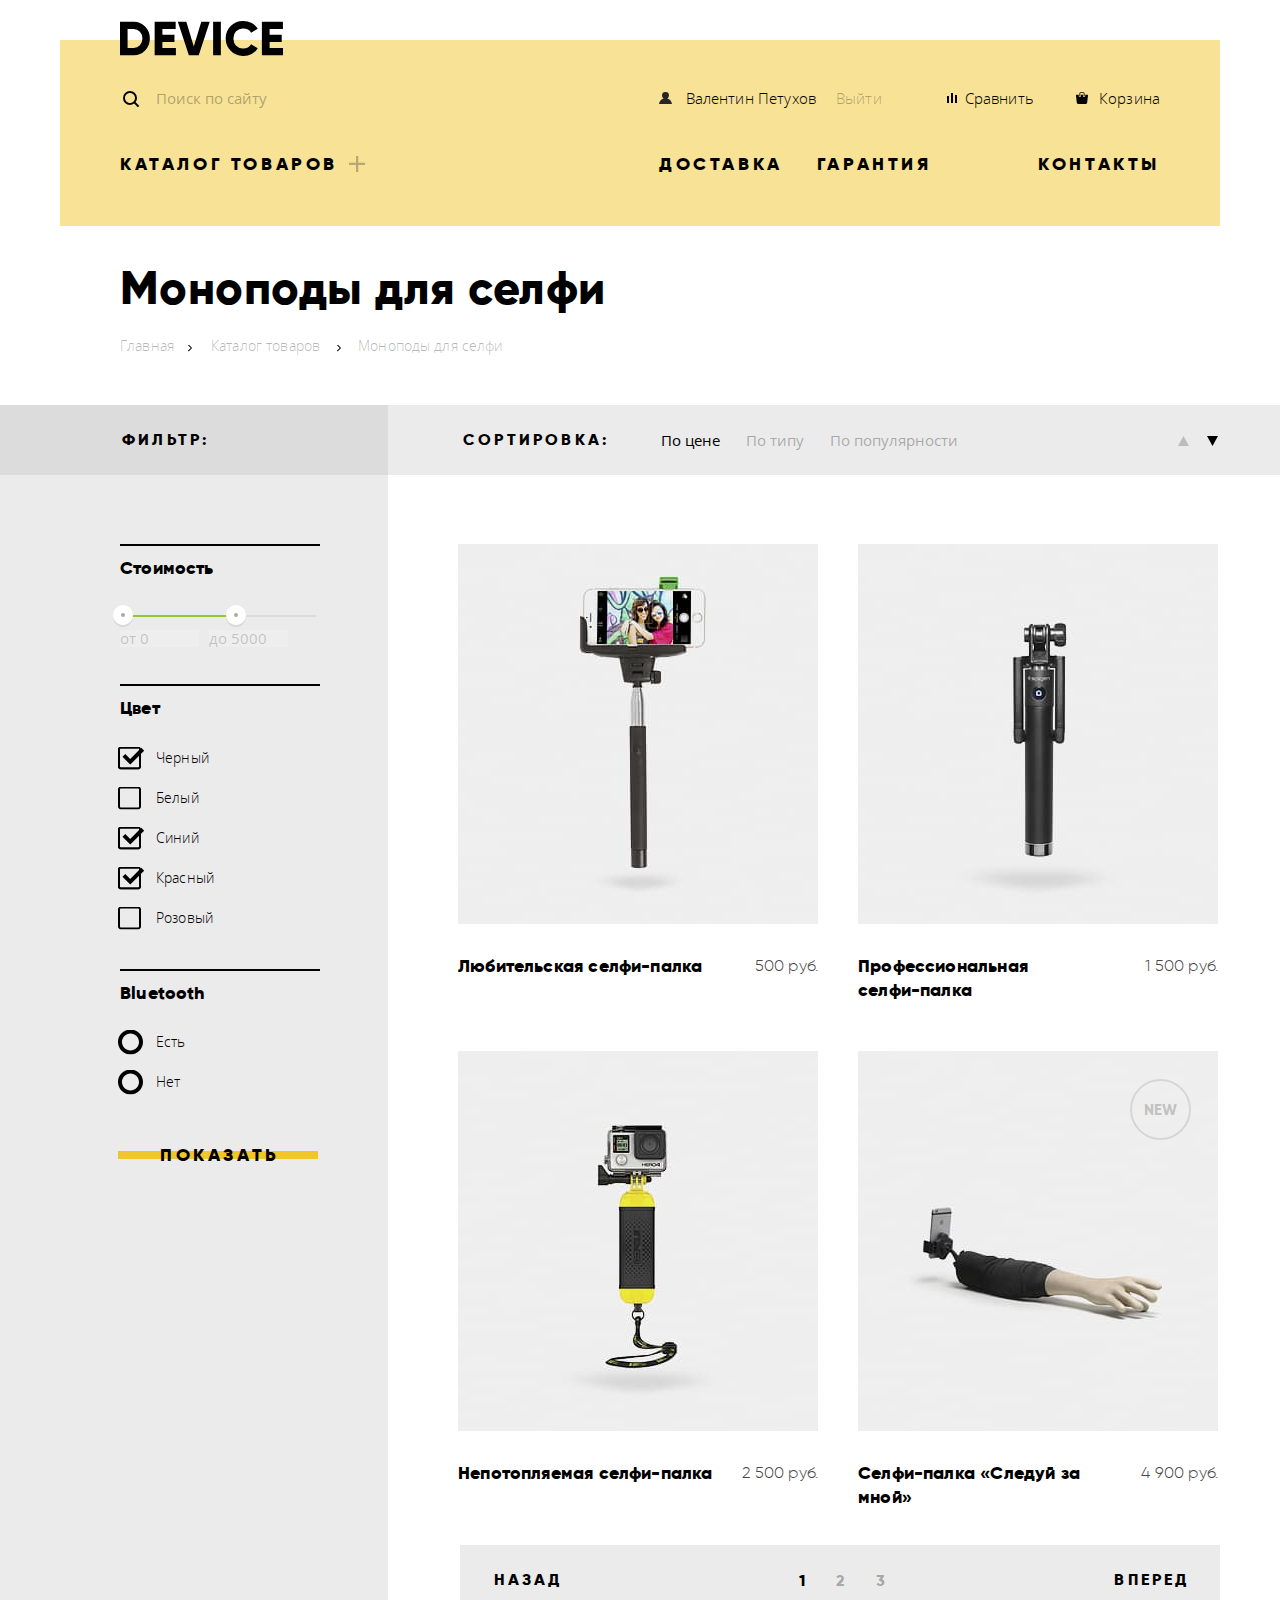
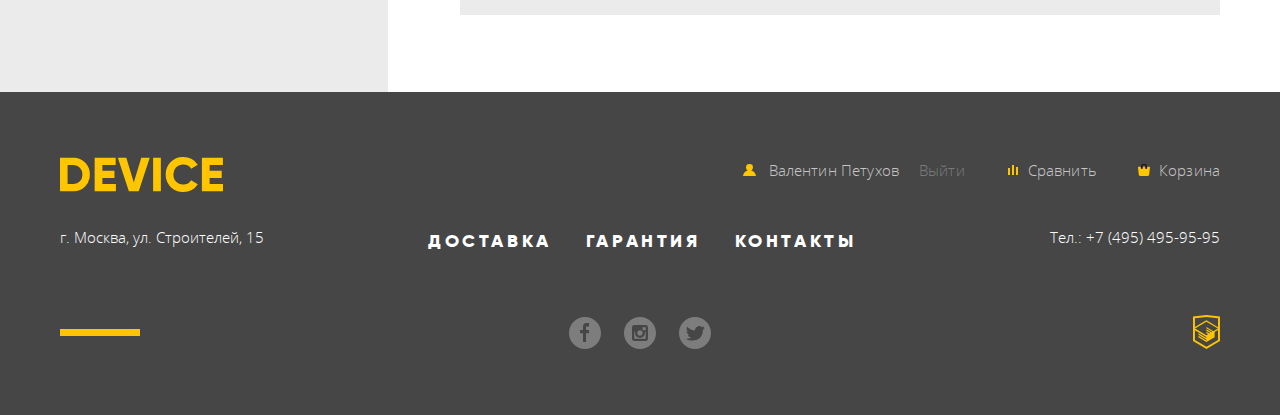
==== commit 1dc8ae24: "Доработки" ====
--- a/inner.html
+++ b/inner.html
@@ -283,8 +283,8 @@
           <li class="pagination__item pagination__item_next"><a class="pagination__link pagination__link_next" href="#">Вперед</a></li>
         </ul>
       </div>
-    </div> <!-- end index column -->
-  </section>
+    </section>
+  </div> <!-- end index column -->
 </main>
 
 <!-- footer -->
--- a/css/style.css
+++ b/css/style.css
@@ -486,6 +486,7 @@
   position: absolute;
   top: 206px;
   right: 81px;
+  z-index: 100;
 }
 
 .slider__controls-item {
@@ -503,6 +504,7 @@
   border: 1px solid #000;
   border-radius: 50%;
   position: relative;
+  cursor: pointer;
 }
 
 .slider__controls-button_active::before {
@@ -640,10 +642,25 @@
   padding: 0 42px;
 }
 
+.slider__button:focus,
+.slider__button:active {
+  color: rgba(0, 0, 0, 0.3);
+}
+
 .slider__button::after {
   top: 50%;
   left: 0;
   transform: translateY(-50%);
+}
+
+.slider__button:hover::after {
+  padding: 20px 0;
+  transition: all .3s;
+}
+
+.slider__button:active::after,
+.slider__button:focus::after {
+  padding: 20px 0;
 }
 
 /* Таблица статистики */
@@ -776,7 +793,7 @@
   width: 300px;
 
   position: relative;
-  top: 10px;
+  top: 16px;
 }
 
 .services__list::after {
@@ -785,12 +802,22 @@
   height: 319px;
   background-color: #000;
   position: absolute;
-  top: -80px;
+  top: -86px;
   right: 16px;
 }
 
 .services__item {
-  margin-bottom: 26px;
+  margin-bottom: 34px;
+}
+
+.services__button {
+  width: 160px;
+  text-align: center;
+}
+
+.services__button:hover::after {
+  padding: 20px 0;
+  transition: all .3s;
 }
 
 .services__button::after {
@@ -799,27 +826,18 @@
   left: 0;
 }
 
-.services__button {
+.services__button:active,
+.services__button:focus {
+  color: #f7e184;
+}
+
+.services__button:active::after,
+.services__button:focus::after {
   width: 278px;
-  padding: 8px 11px 8px 23px;
   text-align: left;
-  color: #f0c52e;
+  padding: 20px 0;
   background-color: #000;
 }
-
-/*
-.services__button_delivery {
-  width: 122px;
-}
-
-.services__button_warranty {
-  width: 110px;
-}
-
-.services__button_credit {
-  width: 84px;
-}
-*/
 
 .services__slider-list {
   width: 800px;
@@ -833,7 +851,7 @@
   position: relative;
 }
 
-.services__slider-item_credit {
+.services__slider-item_delivery {
   display: flex;
 }
 
@@ -946,10 +964,27 @@
   margin-left: 23px;
 }
 
+.information__about-button:active,
+.information__about-button:focus {
+  color: rgba(0, 0, 0, 0.3);
+}
+
 .information__about-button::after {
   top: 50%;
-  left: 0;
-  transform: translateY(-50%);
+  left: -23px;
+  transform: translateY(-50%);
+  width: 260px;
+}
+
+
+.information__about-button:hover::after {
+  padding: 20px 0;
+  transition: all .3s;
+}
+
+.information__about-button:active::after,
+.information__about-button:focus::after {
+  padding: 20px 0;
 }
 
 .information__contacts {
@@ -960,10 +995,27 @@
   width: 183px;
 }
 
+.information__contacts-link:active,
+.information__contacts-link:focus {
+  color: rgba(0, 0, 0, 0.3);
+}
+
 .information__contacts-link::after {
   top: 50%;
-  left: 0;
-  transform: translateY(-50%);
+  left: -41px;
+  transform: translateY(-50%);
+   width: 260px;
+}
+
+
+.information__contacts-link:hover::after {
+  padding: 20px 0;
+  transition: all .3s;
+}
+
+.information__contacts-link:active::after,
+.information__contacts-link:focus::after {
+  padding: 20px 0;
 }
 
 .information__title {
@@ -1372,24 +1424,59 @@
   font-weight: 400;
   line-height: 18px;
   width: 360px;
-  padding: 15px 20px 15px 20px;
-  border: none;
+  padding: 13px 20px 13px 20px;
   background-color: #f2f2f2;
   color: rgba(70, 70, 70, 0.4);
+  border: 3px solid transparent;
+  outline: none;
+}
+
+.modal-feedback__input:hover {
+  background-color: #eaeaea;
+}
+
+.modal-feedback__input:focus {
+  background-color: #fff;
+  color: #464646;
+  border: 3px solid #f0c52e;
+}
+
+.modal-feedback__input:required:invalid {
+  background-color: #f6dada;
 }
 
 .modal-feedback__area {
   background-color: #f2f2f2;
-  border: none;
+  border: 3px solid transparent;
   width: 760px;
-  height: 158px;
+  height: 156px;
   padding: 15px 20px 10px 20px;
   margin-bottom: 36px;
   resize: vertical;
+  outline: none;
+}
+
+.modal-feedback__area:hover {
+  background-color: #eaeaea;
+}
+
+.modal-feedback__area:focus {
+  background-color: #fff;
+  color: #464646;
+  border: 3px solid #f0c52e;
+}
+
+.modal-feedback__area:required:invalid {
+  background-color: #f6dada;
 }
 
 .modal-feedback__button {
   margin-left: 35px;
+}
+
+.modal-feedback__button:active,
+.modal-feedback__button:focus {
+  color: rgba(0, 0, 0, 0.3);
 }
 
 .modal-feedback__button::after {
@@ -1397,6 +1484,16 @@
   top: 50%;
   left: -35px;
   transform: translateY(-50%);
+}
+
+.modal-feedback__button:hover::after {
+  padding: 20px 0;
+  transition: all .3s;
+}
+
+.modal-feedback__button:active::after,
+.modal-feedback__button:focus::after {
+  padding: 20px 0;
 }
 
 .modal__close {
@@ -1787,13 +1884,27 @@
   margin-left: 40px;
 }
 
+.filter__form-button:active,
+.filter__form-button:focus {
+  color: rgba(0, 0, 0, 0.3);
+}
+
+.filter__form-button:hover::after {
+  padding: 20px 0;
+  transition: all .3s;
+}
+
+.filter__form-button:active::after,
+.filter__form-button:focus::after {
+  padding: 20px 0;
+}
+
 .filter__form-button::after {
   top: 50%;
-  left: -40px;
+  left: -42px;
   transform: translateY(-50%);
   width: 200px;
 }
-
 
 .product-column {
   display: flex;
@@ -2004,11 +2115,26 @@
   margin-bottom: 14px;
 }
 
+.catalog__button:active,
+.catalog__button:focus {
+  color: rgba(0, 0, 0, 0.3);
+}
+
 .catalog__button:after {
   top: 50%;
-  left: -25px;
+  left: -17px;
   transform: translateY(-50%);
   width: 200px;
+}
+
+.catalog__button:hover::after {
+  padding: 20px 0;
+  transition: all .3s;
+}
+
+.catalog__button:active::after,
+.catalog__button:focus::after {
+  padding: 20px 0;
 }
 
 .catalog__button-compare {
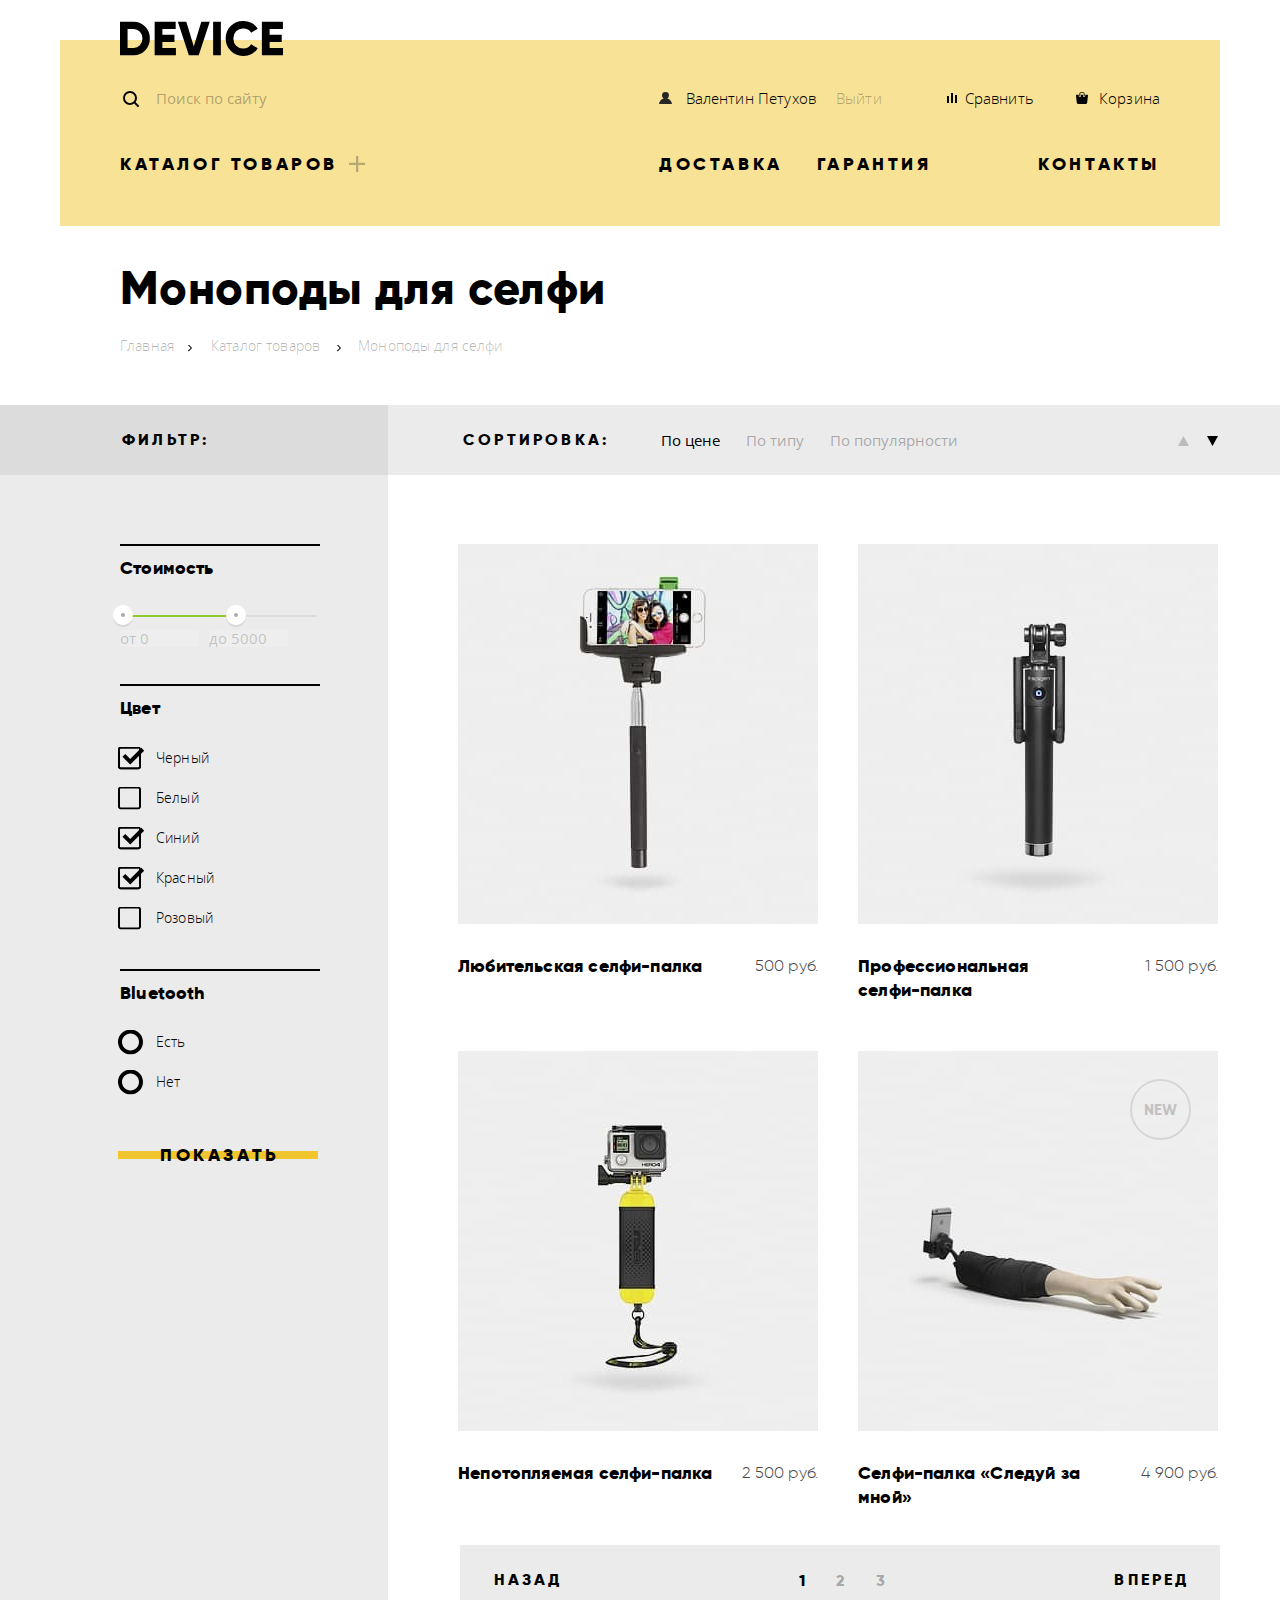
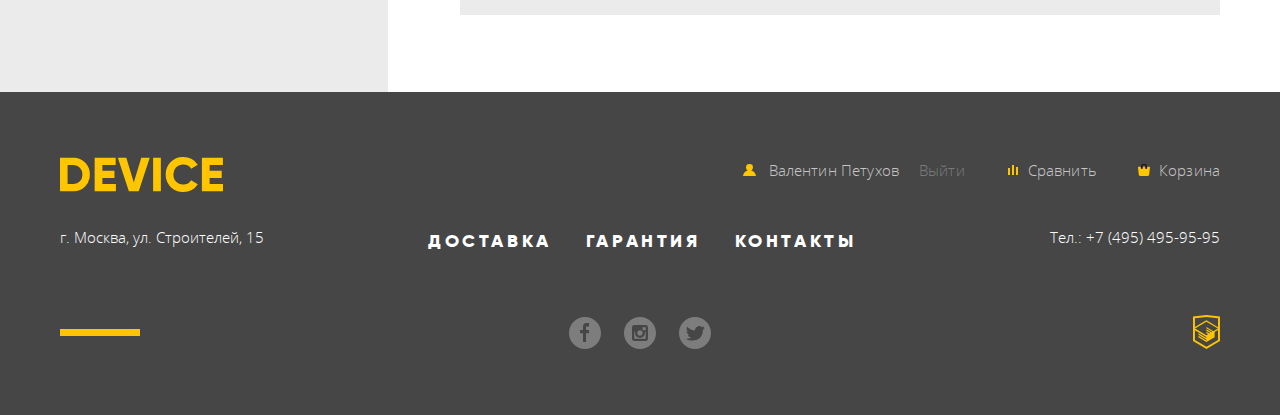
==== commit 72bbabb1: "Завершаем верстку проекта" ====
--- a/inner.html
+++ b/inner.html
@@ -4,7 +4,7 @@
   <meta charset="utf-8">
   <title>Девайс: Каталог</title>
   <link rel="stylesheet" href="css/normalize.css">
-  <link rel="stylesheet" href="css/style.css">
+  <link rel="stylesheet" href="css/style.min.css">
 </head>
 <body>
 
--- a/css/style.min.css
+++ b/css/style.min.css
@@ -0,0 +1 @@
+@font-face{font-family:"Open Sans";font-style:normal;font-weight:300;font-display:swap;src:url(../fonts/web/opensanslight.woff2) format("woff2"),url(../fonts/web/opensanslight.woff) format("woff")}@font-face{font-family:"Open Sans";font-style:normal;font-weight:400;font-display:swap;src:url(../fonts/web/opensans.woff2) format("woff2"),url(../fonts/web/opensans.woff) format("woff")}@font-face{font-family:"Gilroy";font-style:normal;font-weight:300;font-display:swap;src:url(../fonts/web/gilroylight.woff2) format("woff2"),url(../fonts/web/gilroylight.woff) format("woff")}@font-face{font-family:"Gilroy";font-style:normal;font-weight:800;font-display:swap;src:url(../fonts/web/gilroyextrabold.woff2) format("woff2"),url(../fonts/web/gilroyextrabold.woff) format("woff")}*,::after,::before{margin:0;padding:0;-webkit-box-sizing:inherit;box-sizing:inherit}html{-webkit-box-sizing:border-box;box-sizing:border-box}body{padding:0;margin:0;font-family:"Open Sans","Arial",sans-serif;font-size:15px;line-height:30px;font-weight:300;color:#000;overflow-x:hidden}body,img{max-width:100%}a{text-decoration:none}.visually-hidden{position:absolute;width:1px;height:1px;margin:-1px;border:0;padding:0;white-space:nowrap;-webkit-clip-path:inset(100%);clip-path:inset(100%);clip:rect(0 0 0 0);overflow:hidden}.container{width:1160px;margin:0 auto;padding:0 60px}.button{font-family:"Gilroy","Arial",sans-serif;color:#000;font-size:18px;font-weight:800;line-height:24px;letter-spacing:3.6px;text-transform:uppercase;-webkit-appearance:none;border:0;background-color:transparent}.button-macaroni{position:relative;z-index:1}.button-macaroni::after{content:"";background-color:#f0c52e;position:absolute;height:8px;width:100%;z-index:-1}.header{margin-top:40px;background-color:rgba(240,197,46,.5);min-height:299px;padding:43px 60px 0;position:relative}.header-inner{min-height:186px}.header__logo{display:inline-block;margin-top:-21px;position:absolute;top:2px;left:60px}.header__logo-picture:hover path{opacity:.6}.header__logo-picture:active path,.header__logo-picture:focus path{opacity:.3}.header__form,.header__middle{display:-webkit-box;display:-ms-flexbox;display:flex}.header__middle{margin-bottom:26px}.header__form{margin-right:auto;margin-top:-9px;position:relative}.header__label::before{content:"";background-image:url(../img/icons/search.svg);background-repeat:no-repeat;width:16px;height:16px;position:absolute;top:50%;left:3px;-webkit-transform:translateY(-50%);-ms-transform:translateY(-50%);transform:translateY(-50%)}.header__form-search::-webkit-input-placeholder{color:rgba(0,0,0,.3)}.header__form-search::-moz-placeholder{color:rgba(0,0,0,.3)}.header__form-search:-ms-input-placeholder,.header__form-search::-ms-input-placeholder{color:rgba(0,0,0,.3)}.header__form-search::placeholder{color:rgba(0,0,0,.3)}.header__form-search{font-size:15px;line-height:30px;width:356px;padding:9px 0 8px 36px;outline:0;background-color:transparent;border:0;border-bottom:2px solid transparent}.header__form-search:hover::-webkit-input-placeholder{color:rgba(0,0,0,.6)}.header__form-search:hover::-moz-placeholder{color:rgba(0,0,0,.6)}.header__form-search:hover:-ms-input-placeholder,.header__form-search:hover::-ms-input-placeholder{color:rgba(0,0,0,.6)}.header__form-search:hover::placeholder{color:rgba(0,0,0,.6)}.header__form-search:focus::-webkit-input-placeholder{color:#000}.header__form-search:focus::-moz-placeholder{color:#000}.header__form-search:focus:-ms-input-placeholder,.header__form-search:focus::-ms-input-placeholder{color:#000}.header__form-search:focus::placeholder{color:#000}.header__form-search:focus{border-bottom:2px solid #000}.header__form-button{font-size:inherit;color:inherit;font-weight:inherit;letter-spacing:.15px;padding:12px 20px;background-color:transparent;border:2px solid #000;display:none}.header__form-button:hover{color:#fff;background-color:#000}.header__form-button:active,.header__form-button:focus{display:block;color:rgba(255,255,255,.3);background-color:#000}.header__form-search:focus~.header__form-button{border:2px solid #000;display:block}.header__list,.header__navigation{display:-webkit-box;display:-ms-flexbox;display:flex}.header__list{list-style:none}.header__list_login{margin-right:218px}.header__list_user{margin-right:65px}.header__list-item_compare{margin-right:41px}.header__list-item_user{margin-right:20px}.header__link{color:#000;letter-spacing:.15px}.header__link:hover{color:rgba(0,0,0,.6)}.header__link:active,.header__link:focus{color:rgba(0,0,0,.3)}.footer__top-picture:hover path,.header__link:hover::before{opacity:.6}.header__link:active::before,.header__link:focus::before{opacity:.3}.header__list-link_user{padding-left:27px;position:relative}.header__list-link_basket::before,.header__list-link_compare::before,.header__list-link_login::before,.header__list-link_user::before{content:"";background-image:url(../img/icons/user.svg);background-repeat:no-repeat;width:13px;height:12px;position:absolute;top:50%;left:0;-webkit-transform:translateY(-50%);-ms-transform:translateY(-50%);transform:translateY(-50%)}.header__list-link_login{padding-left:26px;position:relative}.header__list-link_logout{color:rgba(0,0,0,.3)}.header__list-link_compare{padding-left:18px;position:relative}.header__list-link_basket::before,.header__list-link_compare::before{background-image:url(../img/icons/compare.svg);width:10px;height:10px}.header__list-link_basket{padding-left:24px;position:relative}.header__list-link_basket::before{background-image:url(../img/icons/cart.svg);width:12px;height:12px;left:1px}.navigation__list{list-style:none;display:-webkit-box;display:-ms-flexbox;display:flex}.navigation__item_positioning{position:relative}.navigation__item_positioning:hover .navigation__list_row{display:-webkit-box;display:-ms-flexbox;display:flex;z-index:10}.navigation__item_catalog{margin-right:294px}.navigation__item_delivery{margin-right:34px}.navigation__item_warranty{margin-right:auto}.navigation__list_row{display:none;width:1160px;min-height:140px;background-color:#fff;position:absolute;left:-60px}.navigation__item_col,.navigation__list_col{display:-webkit-box;display:-ms-flexbox;display:flex}.navigation__item_col{width:1160px;min-height:160px;padding:18px 0 12px 60px;background-color:rgba(240,197,46,.5)}.navigation__list_col{-webkit-box-orient:vertical;-webkit-box-direction:normal;-ms-flex-direction:column;flex-direction:column;width:200px}.navigation__list_col:first-child{margin-right:40px}.navigation__link{font-family:"Gilroy","Arial",sans-serif;color:#000;font-size:18px;font-weight:800;line-height:24px;letter-spacing:3.6px;text-transform:uppercase}.navigation__link:hover{color:rgba(0,0,0,.6)}.navigation__link:active,.navigation__link:focus{color:rgba(0,0,0,.3)}.navigation__link_catalog{padding-right:27px;position:relative}.navigation__link_catalog::after{content:"";background-image:url(../img/icons/plus.png);background-repeat:no-repeat;width:16px;height:16px;position:absolute;top:50%;right:0;-webkit-transform:translateY(-50%);-ms-transform:translateY(-50%);transform:translateY(-50%);opacity:.3}.navigation__list-link{color:inherit;letter-spacing:.15px;line-height:36px}.navigation__list-link:hover{color:rgba(0,0,0,.6)}.navigation__list-link:active,.navigation__list-link:focus{color:rgba(0,0,0,.3)}.slider{background-color:#fff;padding-bottom:97px;height:481px;position:relative}.slider__controls-list{list-style:none;display:-webkit-box;display:-ms-flexbox;display:flex;width:80px;position:absolute;top:206px;right:81px;z-index:100}.slider__controls-item{margin-right:21px}.slider__controls-item:last-child{margin-right:0}.slider__controls-button{width:12px;height:12px;background-color:transparent;border:1px solid #000;border-radius:50%;position:relative;cursor:pointer}.slider__controls-button_active::before{content:"";position:absolute;top:25%;left:50%;-webkit-transform:translate(-50%);-ms-transform:translate(-50%);transform:translate(-50%);width:4px;height:4px;background-color:transparent;border:1px solid #000}.slider__list{list-style:none;counter-reset:li}.slider__item{display:-webkit-box;display:-ms-flexbox;display:flex;-webkit-box-pack:justify;-ms-flex-pack:justify;justify-content:space-between;background-color:transparent;position:relative}.slider__item::before{counter-increment:li;content:counter(li,decimal-leading-zero);position:absolute;top:-126px;right:-14px;font-family:"Gilroy","Arial",sans-serif;font-size:179px;font-weight:800;line-height:179px;letter-spacing:1.79px;color:#fff}.slider__item_slim::before{right:11px}.slider__item_fly::before{right:13px}.slider__item_fly,.slider__item_slim{display:none}.slider__image-wrapper{width:560px}.slider__info{width:522px;position:relative}.selfie-info{margin-top:-102px;margin-left:-27px}.fly-info,.slim-info{margin-left:-52px;margin-top:-102px}.fly-info{width:535px;margin-left:42px}.selfie-wrapper{margin-top:-111px;margin-left:30px}.slim-wrapper{margin-top:-99px;margin-left:56px}.fly-wrapper{margin-top:-46px;margin-left:-29px}.slider__title{font-family:"Gilroy","Arial",sans-serif;font-size:47px;font-weight:800;line-height:56px;letter-spacing:.47px;margin-bottom:19px;margin-top:70px;position:relative}.slider__title::before{content:"";display:block;width:100px;height:7px;background-color:#fff;position:absolute;top:-42px;left:0}.slider__text{color:#464646;letter-spacing:.15px;margin-bottom:49px;width:481px}.slider__text_slim{width:441px}.slider__text_fly{width:451px}.slider__button{margin-bottom:54px;padding:0 42px}.slider__button:active,.slider__button:focus{color:rgba(0,0,0,.3)}.slider__button::after{top:50%;left:0;-webkit-transform:translateY(-50%);-ms-transform:translateY(-50%);transform:translateY(-50%)}.slider__button:hover::after{padding:20px 0;-webkit-transition:all .3s;-o-transition:all .3s;transition:all .3s}.slider__button:active::after,.slider__button:focus::after{padding:20px 0}.table__row{display:-webkit-box;display:-ms-flexbox;display:flex}.table__cell{margin-right:76px}.categories__item:last-child,.table__cell:last-child{margin-right:0}.table__cell_fly{margin-right:60px}.table__heading{font-family:"Gilroy","Arial",sans-serif;font-size:36px;font-weight:300;line-height:48px;letter-spacing:.36px;margin-bottom:9px}.table__info{font-size:13px;line-height:20px;letter-spacing:.13px;color:#464646;margin-right:79px}.table__info_fly{margin-right:47px}.categories{padding-bottom:151px;width:1160px;margin:0 auto}.categories__list{list-style:none;display:-webkit-box;display:-ms-flexbox;display:flex}.categories__item{width:160px;margin-right:40px}.categories__image-wrapper{display:-webkit-box;display:-ms-flexbox;display:flex;-webkit-box-pack:center;-ms-flex-pack:center;justify-content:center;-webkit-box-align:center;-ms-flex-align:center;align-items:center;width:160px;height:160px;margin-bottom:33px;background-color:rgba(240,197,46,.5)}.categories__item:hover .categories__image-wrapper{background-color:#f0c52e}.categories__item:active .categories__image,.categories__item:focus .categories__image,.footer__top-picture:active path,.footer__top-picture:focus path{opacity:.3}.categories__item:active .categories__title,.categories__item:focus .categories__title{color:rgba(0,0,0,.3)}.categories__image-wrapper_selfie{padding-top:38px}.categories__title{font-family:"Gilroy","Arial",sans-serif;font-size:18px;font-weight:800;line-height:24px;letter-spacing:.18px;color:#000}.services{position:relative}.services::before{content:"";display:block;width:100%;height:288px;background-color:#e5e5e5;position:absolute;top:30px;left:0;z-index:-1}.services__wrapper{display:-webkit-box;display:-ms-flexbox;display:flex;-webkit-box-pack:justify;-ms-flex-pack:justify;justify-content:space-between;width:1160px;margin:0 auto}.services__list,.services__slider-list{list-style:none}.services__list{width:300px;position:relative;top:16px}.services__list::after{content:"";width:7px;height:319px;background-color:#000;position:absolute;top:-86px;right:16px}.services__item{margin-bottom:34px}.services__button{width:160px;text-align:center}.services__button:hover::after{padding:20px 0;-webkit-transition:all .3s;-o-transition:all .3s;transition:all .3s}.services__button::after{top:50%;-webkit-transform:translateY(-50%);-ms-transform:translateY(-50%);transform:translateY(-50%);left:0}.services__button:active,.services__button:focus{color:#f7e184}.services__button:active::after,.services__button:focus::after{width:278px;text-align:left;padding:20px 0;background-color:#000}.services__slider-list{width:800px}.services__slider-item{display:none;-webkit-box-pack:justify;-ms-flex-pack:justify;justify-content:space-between;margin-left:41px;margin-top:3px;position:relative}.services__slider-item_delivery{display:-webkit-box;display:-ms-flexbox;display:flex}.services__slider-info_delivery{width:426px}.services__slider-info_warranty{width:436px}.services__slider-info_credit{width:425px}.services__slider-title{font-family:"Gilroy","Arial",sans-serif;font-size:47px;font-weight:800;line-height:48px;letter-spacing:.47px;margin-bottom:31px}.services__slider-text{color:#464646;letter-spacing:.15px}.services__slider-image_delivery{width:136px;height:164px}.services__wrapper_delivery{width:136px;height:164px;position:absolute;top:12px;right:66px}.services__wrapper_warranty{width:171px;height:194px;position:absolute;top:-12px;right:46px}.services__wrapper_credit{width:156px;height:186px;position:absolute;top:-11px;right:70px}.brands{width:1160px;margin:214px auto 84px}.brands__list{list-style:none;display:-webkit-box;display:-ms-flexbox;display:flex;-webkit-box-pack:justify;-ms-flex-pack:justify;justify-content:space-between}.brands__item{margin-right:40px}.brands__item:last-child{margin-right:0}.brands__images{opacity:.2;-webkit-filter:grayscale(100%);filter:grayscale(100%)}.brands__item:hover .brands__images{opacity:1;-webkit-filter:grayscale(0%);filter:grayscale(0%);-webkit-transition:all .2s ease-in-out;-o-transition:all .2s ease-in-out;transition:all .2s ease-in-out;cursor:pointer}.information{display:-webkit-box;display:-ms-flexbox;display:flex;-webkit-box-pack:justify;-ms-flex-pack:justify;justify-content:space-between;padding-bottom:89px;width:1160px;margin:0 auto}.information__about,.information__contacts{display:-webkit-box;display:-ms-flexbox;display:flex;-webkit-box-orient:vertical;-webkit-box-direction:normal;-ms-flex-direction:column;flex-direction:column}.information__about{width:480px}.information__about-button{width:219px;margin-left:23px}.information__about-button:active,.information__about-button:focus,.information__contacts-link:active,.information__contacts-link:focus{color:rgba(0,0,0,.3)}.information__about-button::after{top:50%;left:-23px;-webkit-transform:translateY(-50%);-ms-transform:translateY(-50%);transform:translateY(-50%);width:260px}.information__about-button:hover::after{padding:20px 0;-webkit-transition:all .3s;-o-transition:all .3s;transition:all .3s}.information__about-button:active::after,.information__about-button:focus::after{padding:20px 0}.information__contacts{width:560px}.information__contacts-link{width:183px}.information__contacts-link::after{top:50%;left:-41px;-webkit-transform:translateY(-50%);-ms-transform:translateY(-50%);transform:translateY(-50%);width:260px}.information__contacts-link:hover::after{padding:20px 0;-webkit-transition:all .3s;-o-transition:all .3s;transition:all .3s}.information__contacts-link:active::after,.information__contacts-link:focus::after{padding:20px 0}.information__title{font-family:"Gilroy","Arial",sans-serif;font-size:47px;font-weight:800;line-height:48px;letter-spacing:.47px;padding-top:53px;margin-bottom:42px;position:relative}.information__title::before{content:"";width:80px;height:7px;background-color:#000;position:absolute;top:0;left:0}.information__about-text{margin-bottom:30px;width:472px}.information__about-text:last-of-type{margin-bottom:66px}.information__text{color:#464646}.information__partnership-list{list-style:none;margin-bottom:63px}.partnership__item{font-family:"Gilroy","Arial",sans-serif;font-size:16px;font-weight:800;line-height:40px;padding-left:36px;position:relative}.partnership__item::before{content:"";width:8px;height:8px;background-color:transparent;border:2px solid #f7f7f7;border-radius:50%;position:absolute;top:50%;left:0;-webkit-transform:translateY(-50%);-ms-transform:translateY(-50%);transform:translateY(-50%)}.information__contacts-text{margin-bottom:39px}.information__contacts-picture{display:block;width:560px;height:222px;margin-bottom:77px}.information__contacts-image{background-color:#e9e9e9}.information__contacts-link{margin-left:41px}.footer{background-color:#464646;padding-top:60px;padding-bottom:56px}.footer__wrapper{width:1160px;margin:0 auto}.footer__top-row{display:-webkit-box;display:-ms-flexbox;display:flex;-webkit-box-align:start;-ms-flex-align:start;align-items:flex-start;margin-bottom:20px}.footer__top-logo{margin-right:auto;margin-top:5px}.footer__top-picture,.footer__top-picture path{fill:#ffc600}.footer__list{list-style:none;display:-webkit-box;display:-ms-flexbox;display:flex}.footer__list_login{margin-right:44px}.footer__list_user{margin-right:45px}.footer__list-item_compare{margin-right:41px}.footer__list-item_user{margin-right:20px}.footer__link{color:rgba(255,255,255,.7);line-height:36px;letter-spacing:.15px}.footer__link:hover{color:#fff}.footer__link:active,.footer__link:focus{color:rgba(255,255,255,.3)}.footer__link:hover::before{opacity:.6}.footer__link:active::before,.footer__link:focus::before{opacity:.3}.footer__list-link_login{padding-left:27px;position:relative}.footer__list-link_basket::before,.footer__list-link_compare::before,.footer__list-link_login::before,.footer__list-link_user::before{content:"";background-image:url(../img/icons/user-footer.svg);background-repeat:no-repeat;width:13px;height:12px;position:absolute;top:50%;left:0;-webkit-transform:translateY(-50%);-ms-transform:translateY(-50%);transform:translateY(-50%)}.footer__list-link_user{padding-left:26px;position:relative}.footer__list-link_compare{padding-left:18px;position:relative}.footer__list-link_basket::before,.footer__list-link_compare::before{background-image:url(../img/icons/compare-footer.svg);width:10px;height:10px;left:-2px}.footer__list-link_basket{padding-left:21px;position:relative}.footer__list-link_basket::before{background-image:url(../img/icons/cart-footer.svg);width:12px;height:12px;left:0}.footer__list-link_logout{color:rgba(255,255,255,.3)}.footer__middle-address{margin-right:164px}.footer__text{color:#fff;margin-top:-3px}.footer__middle-list,.footer__middle-row{display:-webkit-box;display:-ms-flexbox;display:flex}.footer__middle-row{-webkit-box-align:center;-ms-flex-align:center;align-items:center;margin-bottom:59px}.footer__middle-list{list-style:none;-ms-flex-wrap:wrap;flex-wrap:wrap;margin-top:5px;margin-right:auto}.footer__middle-item{margin-right:34px}.footer__middle-item:last-child{margin-right:0}.footer__middle-link{font-family:"Gilroy","Arial",sans-serif;font-size:18px;font-weight:800;line-height:24px;letter-spacing:3.6px;text-transform:uppercase;color:#fff}.footer__middle-link:hover{color:rgba(255,255,255,.6)}.footer__middle-link:active,.footer__middle-link:focus{color:rgba(255,255,255,.3)}.footer__bottom-row{-webkit-box-align:center;-ms-flex-align:center;align-items:center;position:relative}.footer__bottom-row::before{content:"";position:absolute;bottom:23px;left:0;width:80px;height:7px;background-color:#ffc600}.footer__bottom-row,.social-list,.social-list__item{display:-webkit-box;display:-ms-flexbox;display:flex}.social-list{list-style:none;-ms-flex-wrap:wrap;flex-wrap:wrap;margin-left:509px}.social-list__item{margin-right:23px;-webkit-box-pack:center;-ms-flex-pack:center;justify-content:center;-webkit-box-align:center;-ms-flex-align:center;align-items:center}.social-list__item:last-child{margin-right:0}.social-list__svg path{fill:rgba(255,255,255,.3)}.social-list__svg:hover path{fill:rgba(255,255,255,.6)}.social-list__svg:active path,.social-list__svg:focus path{fill:rgba(255,255,255,.1)}.footer__bottom-picture:hover{opacity:.6}.footer__bottom-picture:active,.footer__bottom-picture:focus{opacity:.3}.footer__bottom-logo{margin-left:auto}.modal{z-index:101;position:fixed;top:180px;left:50%;-webkit-transform:translateX(-50%);-ms-transform:translateX(-50%);transform:translateX(-50%);display:none}.modal__wrapper{position:relative}.modal-feedback{width:960px;background-color:#fff;padding:105px 100px 82px;-webkit-box-shadow:0 10px 20px 0 rgba(4,6,6,.2);box-shadow:0 10px 20px 0 rgba(4,6,6,.2)}.modal-feedback__form{position:relative}.modal-feedback__row{width:760px;display:-webkit-box;display:-ms-flexbox;display:flex;-webkit-box-pack:justify;-ms-flex-pack:justify;justify-content:space-between;margin-bottom:35px}.modal-feedback__col{width:360px}.modal-feedback__text{font-family:"Gilroy","Arial",sans-serif;font-size:18px;font-weight:800;line-height:24px;display:block;margin-bottom:7px}.modal-feedback__input::-webkit-input-placeholder{font-family:"Open Sans","Arial",sans-serif;font-size:14px;font-weight:400;line-height:18px;color:rgba(70,70,70,.4)}.modal-feedback__input::-moz-placeholder{font-family:"Open Sans","Arial",sans-serif;font-size:14px;font-weight:400;line-height:18px;color:rgba(70,70,70,.4)}.modal-feedback__input:-ms-input-placeholder,.modal-feedback__input::-ms-input-placeholder{font-family:"Open Sans","Arial",sans-serif;font-size:14px;font-weight:400;line-height:18px;color:rgba(70,70,70,.4)}.modal-feedback__area,.modal-feedback__input::placeholder{font-family:"Open Sans","Arial",sans-serif;font-size:14px;font-weight:400;line-height:18px;color:rgba(70,70,70,.4)}.modal-feedback__input{font-size:14px;font-weight:400;line-height:18px;width:360px;padding:13px 20px;background-color:#f2f2f2;color:rgba(70,70,70,.4);border:3px solid transparent;outline:0}.modal-feedback__input:hover{background-color:#eaeaea}.modal-feedback__input:focus{background-color:#fff;color:#464646;border:3px solid #f0c52e}.modal-feedback__area:required:invalid,.modal-feedback__input:required:invalid{background-color:#f6dada}.modal-feedback__area{background-color:#f2f2f2;border:3px solid transparent;width:760px;height:156px;padding:15px 20px 10px;margin-bottom:36px;resize:vertical;outline:0}.modal-feedback__area:hover{background-color:#eaeaea}.modal-feedback__area:focus{background-color:#fff;color:#464646;border:3px solid #f0c52e}.modal-feedback__button{margin-left:35px}.modal-feedback__button:active,.modal-feedback__button:focus{color:rgba(0,0,0,.3)}.modal-feedback__button::after{width:200px;top:50%;left:-35px;-webkit-transform:translateY(-50%);-ms-transform:translateY(-50%);transform:translateY(-50%)}.modal-feedback__button:hover::after{padding:20px 0;-webkit-transition:all .3s;-o-transition:all .3s;transition:all .3s}.modal-feedback__button:active::after,.modal-feedback__button:focus::after{padding:20px 0}.modal__close{font-size:0;width:55px;height:55px;background-color:transparent;background-image:url(../img/icons/modal-close.svg);border:0;border-radius:50%;position:absolute;top:34px;right:22px;opacity:.5}.modal-feedback__close{top:-71px;right:-78px}.modal__close:hover{opacity:1}.modal__close:active,.modal__close:focus{opacity:.3}.modal-map__close{top:22px}.modal-map{width:960px;height:559px;-webkit-box-shadow:0 10px 20px 0 rgba(4,6,6,.2);box-shadow:0 10px 20px 0 rgba(4,6,6,.2)}.modal-map__link{display:block}.modal-map__image{background-color:#e9e9e9}.inner-main{padding-top:38px}.inner-main__wrapper{margin-bottom:45px}.inner__title{font-family:"Gilroy","Arial",sans-serif;font-size:47px;font-weight:800;line-height:48px;letter-spacing:.47px;margin:0 0 18px}.breadscrumbs__list{list-style:none;display:-webkit-box;display:-ms-flexbox;display:flex}.breadscrumbs__item_main{margin-right:19px}.breadscrumbs__item_catalog{margin-right:17px}.breadscrumbs__link{font-family:"Open Sans","Arial",sans-serif;font-size:14px;line-height:24px;letter-spacing:.14px;color:rgba(0,0,0,.3)}.breadscrumbs__link:hover{color:rgba(0,0,0,.6)}.breadscrumbs__link:active,.breadscrumbs__link:focus{color:rgba(0,0,0,.1)}.breadscrumbs__link_main{padding-right:18px;position:relative}.breadscrumbs__link_catalog::after,.breadscrumbs__link_main::after{content:"";width:4px;height:7px;background-image:url(../img/icons/nav-arrow.svg);position:absolute;top:61%;-webkit-transform:translateY(-50%);-ms-transform:translateY(-50%);transform:translateY(-50%);right:0}.breadscrumbs__link_catalog{padding-right:21px;position:relative}.index-column{display:-webkit-box;display:-ms-flexbox;display:flex;width:1160px;margin:0 auto}.filter{background-color:#ebebeb;width:328px;position:relative}.filter::before,.filter__title::before{content:"";position:absolute;top:0;right:50%;width:100vw;z-index:-1}.filter::before{display:block;background-color:#ebebeb;height:100%}.filter__title{font-family:"Gilroy","Arial",sans-serif;font-size:16px;font-weight:800;line-height:24px;letter-spacing:3.2px;text-transform:uppercase;background-color:#dcdcdc;padding:23px 0 23px 62px;margin-bottom:69px;position:relative}.filter__title::before{background-color:#dcdcdc;height:70px}.filter__form{width:330px;padding-left:60px}.filter__form-item{border:0;padding:0;margin-bottom:37px}.filter__form-item:last-child{margin-right:0}.filter__form-item_color{margin-bottom:31px}.filter__form-title{font-family:"Gilroy","Arial",sans-serif;font-size:18px;font-weight:800;line-height:24px;letter-spacing:.18px;border-top:2px solid #000;padding-top:10px;margin-bottom:35px;width:200px}.filter__form-title_color{margin-bottom:18px}.filter__form-title_variant{margin-bottom:17px}.filter__form-range-controls{background-color:transparent;position:relative;width:200px;margin-bottom:13px}.range__scale{width:196px;height:2px;background-color:#dbdbdb;position:relative}.range__scale-bar{width:110px;height:2px;background-color:#91c92f;position:absolute;top:0;left:0}.range__toggle{width:22px;height:24px;background-color:transparent;background-image:url(../img/icons/filter-button.svg);background-repeat:no-repeat;background-position:50%;border:0;position:absolute;top:50%;-webkit-transform:translateY(-50%);-ms-transform:translateY(-50%);transform:translateY(-50%)}.range__toggle:focus{-webkit-transform:scale(1.1);-ms-transform:scale(1.1);transform:scale(1.1);top:-10px}.range__toggle_min{left:-8px}.range__toggle_max{right:73px}.price-controls,.price-controls__col{display:-webkit-box;display:-ms-flexbox;display:flex}.price-controls__col{width:79px;margin-right:10px}.price-controls__col:last-child{margin-right:0}.price-controls__range-input{width:100%;border:0;background-color:#eee;color:rgba(0,0,0,.2)}.price-controls__range-input::-webkit-input-placeholder{color:rgba(0,0,0,.2)}.price-controls__range-input::-moz-placeholder{color:rgba(0,0,0,.2)}.price-controls__range-input:-ms-input-placeholder,.price-controls__range-input::-ms-input-placeholder{color:rgba(0,0,0,.2)}.price-controls__range-input::placeholder{color:rgba(0,0,0,.2)}.filter__form-list{list-style:none}.filter__form-option{margin-bottom:0;padding-left:36px}.filter__form-option:last-child{margin-bottom:0}.filter__form-label{font-size:14px;line-height:40px;letter-spacing:.14px;display:block;-webkit-user-select:none;-moz-user-select:none;-ms-user-select:none;user-select:none;position:relative}.filter__form-label::before{content:"";position:absolute;left:-38px;top:50%;-webkit-transform:translateY(-50%);-ms-transform:translateY(-50%);transform:translateY(-50%)}.filter__form-label_checkbox::before{width:23px;height:23px;background-image:url(../img/icons/checkbox-off.svg)}.filter__form-label_radio::before{width:25px;height:25px;background-image:url(../img/icons/radio-off.svg)}.filter__form-label_checkbox:hover::before,.filter__form-label_radio:hover::before{opacity:.6}.filter__form-checkbox:checked+.filter__form-label_checkbox:hover::after,.filter__form-checkbox:checked+.filter__form-label_checkbox:hover::before,.filter__form-radio:checked+.filter__form-label_radio:hover::after,.filter__form-radio:checked+.filter__form-label_radio:hover::before{opacity:.6}.filter__form-checkbox:checked~.filter__form-label_checkbox:focus,.filter__form-radio:checked~.filter__form-label_radio:focus{opacity:1}.filter__form-checkbox:checked+.filter__form-label_checkbox:after,.filter__form-radio:checked+.filter__form-label_radio:after{content:"";position:absolute;top:50%;-webkit-transform:translateY(-50%);-ms-transform:translateY(-50%);transform:translateY(-50%)}.filter__form-checkbox:checked+.filter__form-label_checkbox:after{width:27px;height:23px;background-image:url(../img/icons/checkbox-on.svg);left:-38px}.filter__form-radio:checked+.filter__form-label_radio:after{width:9px;height:9px;background-color:#000;border-radius:50%;left:-30px}.filter__form-input:disabled+.filter__form-label_checkbox,.filter__form-input:disabled+.filter__form-label_radio{color:#a6a6a6}.filter__form-input:disabled+.filter__form-label_checkbox::after,.filter__form-input:disabled+.filter__form-label_checkbox::before,.filter__form-input:disabled+.filter__form-label_radio::after,.filter__form-input:disabled+.filter__form-label_radio::before{opacity:.25}.filter__form-button{line-height:0;margin-top:53px;margin-left:40px}.filter__form-button:active,.filter__form-button:focus{color:rgba(0,0,0,.3)}.filter__form-button:hover::after{padding:20px 0;-webkit-transition:all .3s;-o-transition:all .3s;transition:all .3s}.filter__form-button:active::after,.filter__form-button:focus::after{padding:20px 0}.filter__form-button::after{top:50%;left:-42px;-webkit-transform:translateY(-50%);-ms-transform:translateY(-50%);transform:translateY(-50%);width:200px}.product-column,.sorting{display:-webkit-box;display:-ms-flexbox;display:flex}.product-column{-webkit-box-orient:vertical;-webkit-box-direction:normal;-ms-flex-direction:column;flex-direction:column;width:830px;padding-bottom:77px}.sorting{-webkit-box-align:center;-ms-flex-align:center;align-items:center;margin-bottom:20px;background-color:#ebebeb;padding:20px 0 20px 75px;position:relative}.sorting::after{content:"";position:absolute;top:0;left:0;background-color:#ebebeb;width:100vw;height:70px;z-index:-1}.sorting__title{font-family:"Gilroy","Arial",sans-serif;font-size:16px;font-weight:800;line-height:24px;letter-spacing:3.2px;text-transform:uppercase;margin-right:52px}.sorting__list{list-style:none;display:-webkit-box;display:-ms-flexbox;display:flex}.sorting__list_arrows{margin-left:auto}.sorting__item{margin-right:26px}.sorting__item:last-child{margin-right:0}.sorting__item_up{margin-right:18px}.sorting__svg{fill:rgba(0,0,0,.3)}.sorting__link{font-weight:400;line-height:18px;color:rgba(0,0,0,.3)}.sorting__link:hover{color:rgba(0,0,0,.6)}.sorting__link:active,.sorting__link:focus{color:#000}.sorting__link_active{color:#000}.sorting__svg path{fill:rgba(0,0,0,.2)}.sorting__svg:hover path{fill:rgba(0,0,0,.4)}.sorting__svg:active path,.sorting__svg:focus path{fill:#000}.sorting__item_active .sorting__svg path{fill:#000}.catalog{width:830px;padding-left:70px}.catalog__list{list-style:none;display:-webkit-box;display:-ms-flexbox;display:flex;-ms-flex-wrap:wrap;flex-wrap:wrap;margin-bottom:36px}.catalog__item{margin-right:40px;margin-top:49px;position:relative}.catalog__item_new::after{content:"new";font-family:"Gilroy","Arial",sans-serif;font-weight:800;color:rgba(0,0,0,.2);text-transform:uppercase;position:absolute;top:28px;right:27px;width:61px;height:61px;border:2px solid rgba(0,0,0,.1);border-radius:50%;display:-webkit-box;display:-ms-flexbox;display:flex;-webkit-box-pack:center;-ms-flex-pack:center;justify-content:center;-webkit-box-align:center;-ms-flex-align:center;align-items:center}.catalog__item:nth-child(2n){margin-right:0}.catalog__image-wrapper{margin-bottom:30px}.catalog__image{display:block;width:360px;min-height:380px}.catalog__image:hover{opacity:.7}.catalog__link{display:-webkit-box;display:-ms-flexbox;display:flex;-webkit-box-pack:justify;-ms-flex-pack:justify;justify-content:space-between;-webkit-box-align:start;-ms-flex-align:start;align-items:flex-start}.catalog__title{font-family:"Gilroy","Arial",sans-serif;font-size:18px;font-weight:800;line-height:24px;letter-spacing:.18px;color:#000;width:274px}.catalog__title_professional{width:175px}.catalog__price{font-family:"Gilroy","Arial",sans-serif;font-size:16px;line-height:24px;letter-spacing:.16px;color:#464646}.catalog__action{display:none;-webkit-box-orient:vertical;-webkit-box-direction:normal;-ms-flex-direction:column;flex-direction:column;position:absolute;top:180px;left:50%;-webkit-transform:translateX(-50%);-ms-transform:translateX(-50%);transform:translateX(-50%)}.catalog__item:hover .catalog__action{display:-webkit-box;display:-ms-flexbox;display:flex}.catalog__button{margin-bottom:14px}.catalog__button:active,.catalog__button:focus{color:rgba(0,0,0,.3)}.catalog__button:after{top:50%;left:-17px;-webkit-transform:translateY(-50%);-ms-transform:translateY(-50%);transform:translateY(-50%);width:200px}.catalog__button:hover::after{padding:20px 0;-webkit-transition:all .3s;-o-transition:all .3s;transition:all .3s}.catalog__button:active::after,.catalog__button:focus::after{padding:20px 0}.catalog__button-compare{background-color:transparent;border:0;font-size:13px;line-height:36px;letter-spacing:.13px;color:rgba(0,0,0,.5);margin-left:11px}.catalog__button-compare:hover{color:#000}.catalog__button-compare:active,.catalog__button-compare:focus{color:rgba(0,0,0,.2)}.pagination{background-color:#ebebeb;width:760px;margin-left:72px}.pagination__list{list-style:none;display:-webkit-box;display:-ms-flexbox;display:flex;-webkit-box-align:center;-ms-flex-align:center;align-items:center}.pagination__item_prev{margin-right:203px}.pagination__item_next{margin-left:auto}.pagination__item_number{margin-right:28px}.pagination__item_number:nth-child(4){margin-right:0}.pagination__link{font-family:"Gilroy","Arial",sans-serif;font-size:16px;font-weight:800;line-height:24px;letter-spacing:3.2px;text-transform:uppercase}.pagination__link_number{color:rgba(0,0,0,.3)}.pagination__link_number:hover{color:rgba(0,0,0,.6)}.pagination__link_number:active,.pagination__link_number:focus{color:#000}.pagination__link_current{color:#000}.pagination__link_next,.pagination__link_prev{color:#000;display:block;width:136px;padding:23px 10px;text-align:center}.pagination__link_next:hover,.pagination__link_prev:hover{background-color:#d9d9d9}.pagination__link_next:active,.pagination__link_next:focus,.pagination__link_prev:active,.pagination__link_prev:focus{color:rgba(0,0,0,.3)}
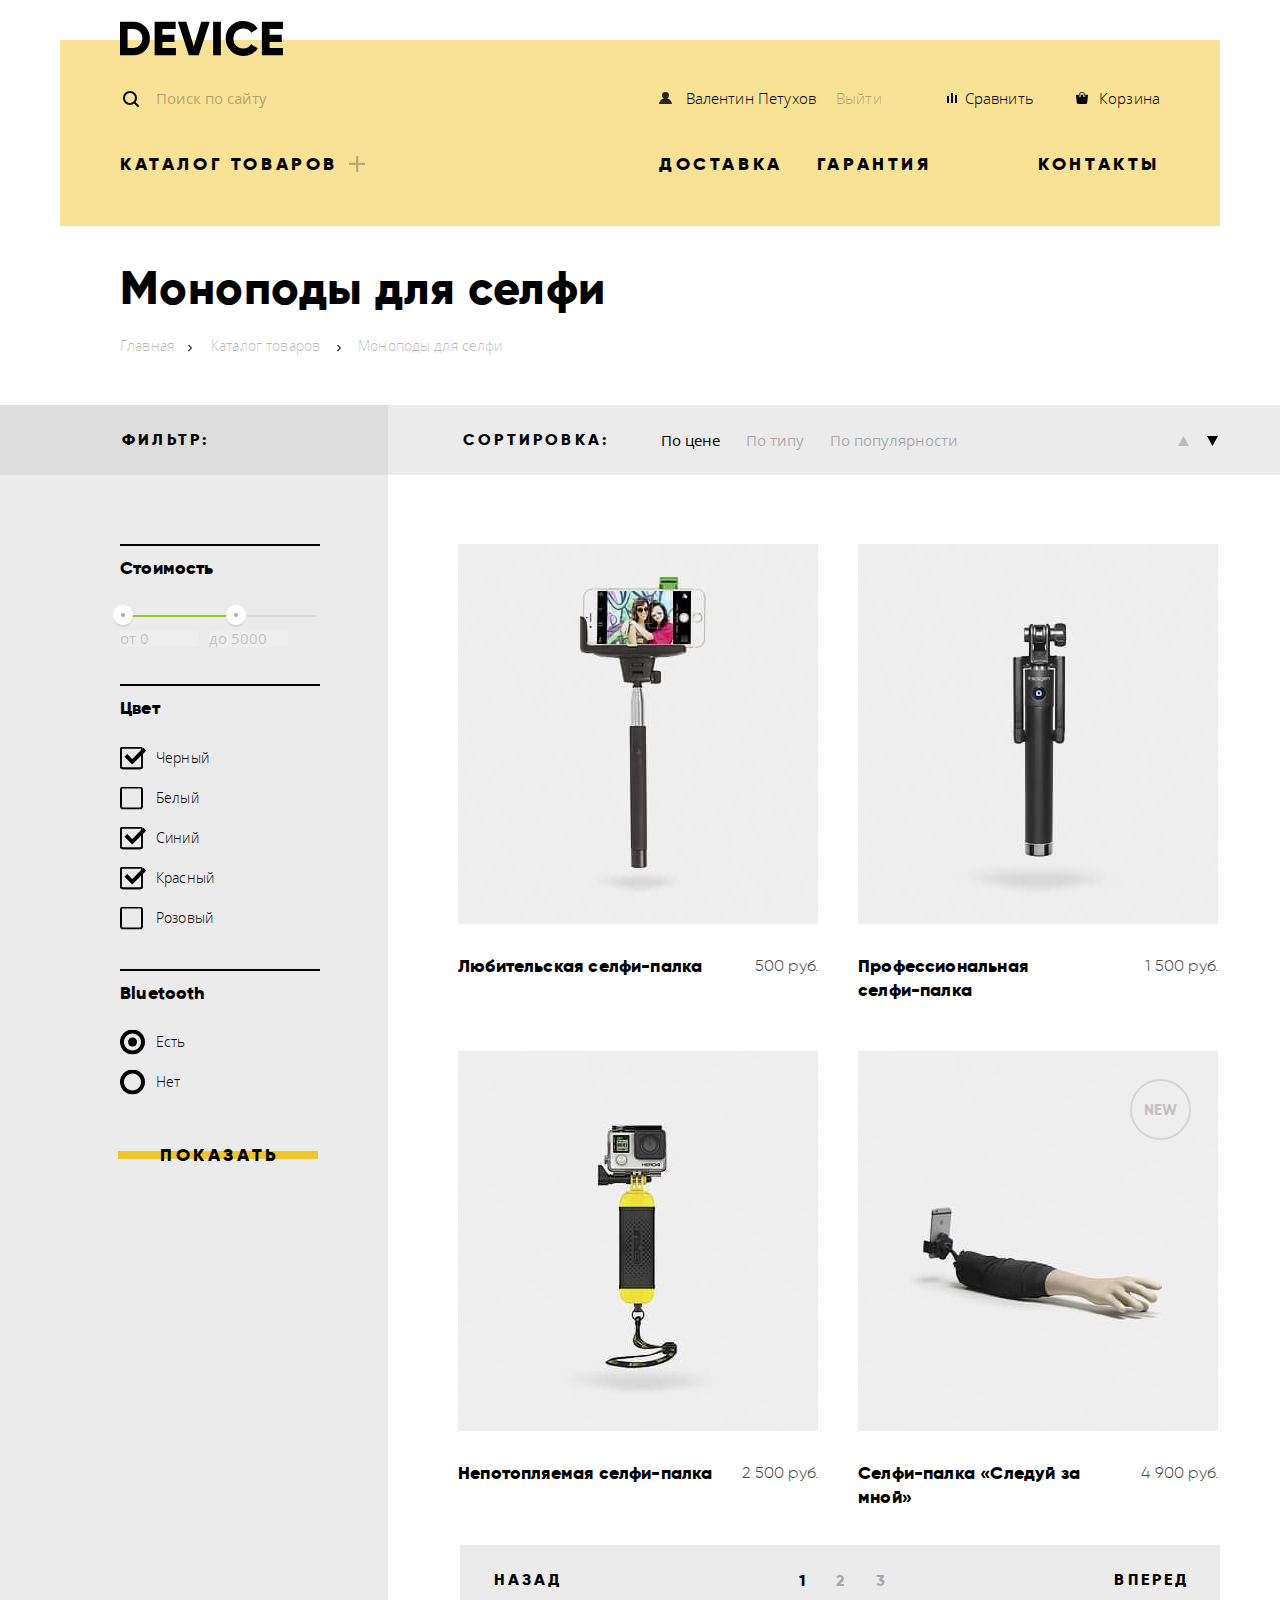
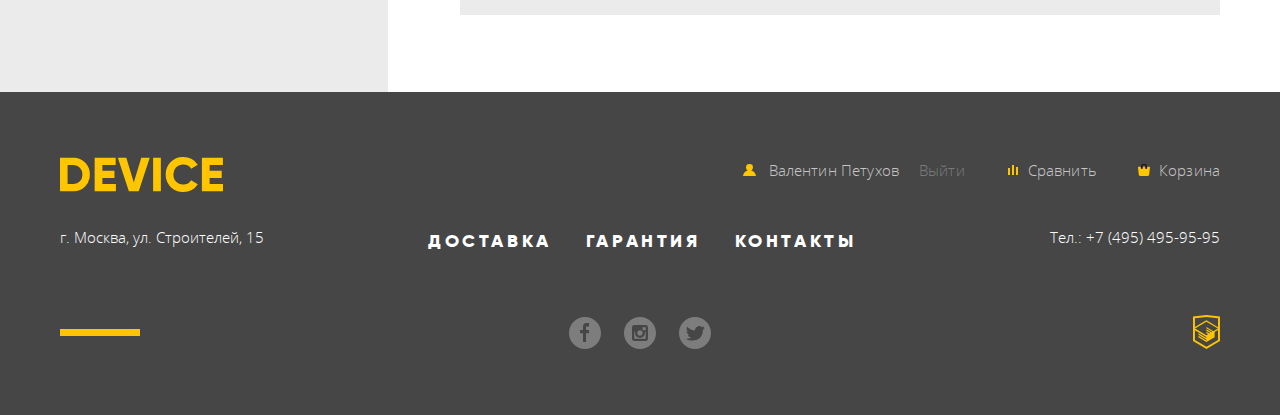
==== commit d798672e: "д26" ====
--- a/inner.html
+++ b/inner.html
@@ -4,50 +4,36 @@
   <meta charset="utf-8">
   <title>Девайс: Каталог</title>
   <link rel="stylesheet" href="css/normalize.css">
-  <link rel="stylesheet" href="css/style.min.css">
+  <link rel="stylesheet" href="css/style.css">
 </head>
 <body>
-
-  <!-- header -->
   <header class="header header-inner container">
-    <!-- header logo -->
     <a class="header__logo" href="index.html">
       <svg class="header__logo-picture" xmlns="http://www.w3.org/2000/svg" width="163" height="35" aria-labelledby="title">
         <title id="title">Логотип сайта Девайс</title>
         <path d="M-.151.702v33.6h13.532a15.72 15.72 0 0011.72-4.824 16.458 16.458 0 004.712-11.976 16.458 16.458 0 00-4.712-11.976A15.723 15.723 0 0013.381.702H-.151zM7.582 26.91V8.091h5.8a8.646 8.646 0 016.5 2.568 9.407 9.407 0 012.489 6.84 9.406 9.406 0 01-2.489 6.84 8.642 8.642 0 01-6.5 2.568h-5.8zm34.8-5.952h12.082v-7.3H42.378V8.091h13.291V.702H34.645v33.6H55.91V26.91H42.378v-5.952zm36.343 13.344L89.744.702h-8.458l-7.491 24.72L66.304.702h-8.457l11.019 33.6h9.859zm14.4 0h7.733V.702h-7.733v33.6zm38.615-1.416a15.506 15.506 0 006.041-5.688l-6.67-3.84a7.482 7.482 0 01-3.165 3.024 9.87 9.87 0 01-4.664 1.1 9.595 9.595 0 01-7.177-2.736 9.909 9.909 0 01-2.682-7.248 9.909 9.909 0 012.682-7.248 9.595 9.595 0 017.177-2.736 9.897 9.897 0 014.639 1.08 7.592 7.592 0 013.19 3.048l6.67-3.84a15.873 15.873 0 00-6.09-5.688 17.42 17.42 0 00-8.409-2.088c-9.779-.272-17.797 7.691-17.591 17.472-.208 9.781 7.809 17.747 17.588 17.476a17.52 17.52 0 008.458-2.088zm17.881-11.928h12.082v-7.3h-12.085V8.091h13.29V.702h-21.023v33.6h21.265V26.91h-13.532v-5.952z" data-name="-e-logo" fill-rule="evenodd"/>
       </svg>
     </a>
-
     <div class="header__middle">
-
-      <!-- search -->
       <form class="header__form" action="url" method="post">
         <label class="header__label" for="search-form" aria-label="Поле поиска"></label>
         <input class="header__form-search" id="search-form" type="search" name="search" placeholder="Поиск по сайту">
         <button class="header__form-button" type="button">Найти</button>
       </form>
-
       <div class="header__navigation">
-        <!-- links -->
         <ul class="header__list header__list_user">
           <li class="header__list-item header__list-item_user"><a class="header__list-link header__list-link_user header__link" href="#">Валентин Петухов</a></li>
           <li class="header__list-item"><a class="header__list-link header__list-link_logout header__link" href="#">Выйти</a></li>
         </ul>
-
         <ul class="header__list header__list_links">
           <li class="header__list-item header__list-item_compare"><a class="header__list-link header__list-link_compare header__link" href="#">Сравнить</a></li>
           <li class="header__list-item"><a class="header__list-link header__list-link_basket header__link" href="#">Корзина</a></li>
         </ul>
       </div>
     </div>
-
-    <!-- navigation -->
     <nav class="navigation">
       <ul class="navigation__list">
-
         <li class="navigation__item navigation__item_positioning navigation__item_catalog"><a class="navigation__link navigation__link_catalog" href="inner.html">Каталог товаров</a>
-
-          <!-- submenu -->
           <ul class="navigation__list navigation__list_row">
            <li class="navigation__item_col">
             <ul class="navigation__list navigation__list_col">
@@ -71,13 +57,9 @@
     </ul>
   </nav>
 </header>
-
 <main class="inner-main">
-
   <div class="inner-main__wrapper container">
     <h1 class="inner__title">Моноподы для селфи</h1>
-
-    <!-- breadscrumbs -->
     <div class="breadscrumbs">
       <ul class="breadscrumbs__list">
         <li class="breadscrumbs__item breadscrumbs__item_main"><a class="breadscrumbs__link breadscrumbs__link_main" href="#">Главная</a></li>
@@ -86,18 +68,12 @@
       </ul>
     </div>
   </div>
-
   <div class="index-column">
-    <!-- filter -->
     <section class="filter">
       <h3 class="filter__title">Фильтр:</h3>
-
       <form class="filter__form" action="url" method="post">
-
-        <!-- price -->
         <fieldset class="filter__form-item filter__form-item_price">
           <legend class="filter__form-title">Стоимость</legend>
-
           <div class="filter__form-range-controls range">
             <div class="range__scale">
               <div class="range__scale-bar"></div>
@@ -105,7 +81,6 @@
             <button class="range__toggle range__toggle_min" type="button"></button>
             <button class="range__toggle range__toggle_max" type="button"></button>
           </div>
-
           <div class="filter__form-price-controls price-controls">
             <div class="price-controls__col">
               <label class="price-controls__label price-controls__min" aria-label="Минимальной значение цены"></label>
@@ -117,11 +92,8 @@
             </div>
           </div>
         </fieldset>
-
-        <!-- colour -->
         <fieldset class="filter__form-item filter__form-item_color">
           <legend class="filter__form-title filter__form-title_color">Цвет</legend>
-
           <ul class="filter__form-list">
             <li class="filter__form-option">
               <input class="visually-hidden filter__form-input filter__form-checkbox" type="checkbox" name="black" id="filter-black" checked>
@@ -145,14 +117,11 @@
             </li>
           </ul>
         </fieldset>
-
-        <!-- bluetooth -->
         <fieldset class="filter__form-item">
           <legend class="filter__form-title filter__form-title_variant">Bluetooth</legend>
-
           <ul class="filter__form-list">
             <li class="filter__form-option">
-              <input class="visually-hidden filter__form-input filter__form-radio" type="radio" name="variant" value="yes" id="yes">
+              <input class="visually-hidden filter__form-input filter__form-radio" type="radio" name="variant" value="yes" id="yes" checked>
               <label class="filter__form-label filter__form-label_radio" for="yes">Есть</label>
             </li>
             <li class="filter__form-option">
@@ -160,25 +129,19 @@
               <label class="filter__form-label filter__form-label_radio" for="no">Нет</label>
             </li>
           </ul>
-
           <button class="filter__form-button button button-macaroni" type="submit">Показать</button>
         </fieldset>
       </form>
     </section>
-
-    <!-- products column-->
     <section class="product-column">
       <h2 class="visually-hidden">Колонка с каталогом товаров</h2>
-      <!-- sorting -->
       <div class="product-column__sorting sorting">
         <h3 class="sorting__title">Сортировка:</h3>
-
         <ul class="sorting__list">
           <li class="sorting__item sorting__item_active"><a class="sorting__link sorting__link_active">По цене</a></li>
           <li class="sorting__item"><a class="sorting__link" href="#">По типу</a></li>
           <li class="sorting__item"><a class="sorting__link" href="#">По популярности</a></li>
         </ul>
-
         <ul class="sorting__list sorting__list_arrows">
           <li class="sorting__item sorting__item_up">
             <a class="sorting__link sorting__link_up" href="#" aria-label="По возрастанию цены">
@@ -196,14 +159,9 @@
           </li>
         </ul>
       </div>
-
-      <!-- catalog items -->
       <section class="product-column__catalog catalog">
         <h2 class="visually-hidden">Каталог продукции</h2>
-
         <ul class="catalog__list">
-
-          <!-- item 1 -->
           <li class="catalog__item" tabindex="0">
             <div class="catalog__image-wrapper">
               <img class="catalog__image" src="img/item-1.jpg" width="360" height="380" alt="Изображение любительской селфи-палки">
@@ -212,15 +170,11 @@
               <h3 class="catalog__title">Любительская селфи-палка</h3>
               <span class="catalog__price">500 руб.</span>
             </a>
-
-            <!-- при наведении будут выскакивать кнопки -->
-            <div class="catalog__action">
-              <button class="catalog__button button button-macaroni" type="button">В корзину</button>
-              <button class="catalog__button-compare" type="button">Добавить к сравнению</button>
-            </div>
-          </li>
-
-          <!-- item 2 -->
+            <div class="catalog__action">
+              <button class="catalog__button button button-macaroni" type="button">В корзину</button>
+              <button class="catalog__button-compare" type="button">Добавить к сравнению</button>
+            </div>
+          </li>
           <li class="catalog__item" tabindex="0">
             <div class="catalog__image-wrapper">
               <img class="catalog__image" src="img/item-2.jpg" width="360" height="380" alt="Изображение профессиональлной селфи-палки">
@@ -229,15 +183,11 @@
               <h3 class="catalog__title catalog__title_professional">Профессиональная селфи-палка</h3>
               <span class="catalog__price">1 500 руб.</span>
             </a>
-
-            <!-- при наведении будут выскакивать кнопки -->
-            <div class="catalog__action">
-              <button class="catalog__button button button-macaroni" type="button">В корзину</button>
-              <button class="catalog__button-compare" type="button">Добавить к сравнению</button>
-            </div>
-          </li>
-
-          <!-- item 3 -->
+            <div class="catalog__action">
+              <button class="catalog__button button button-macaroni" type="button">В корзину</button>
+              <button class="catalog__button-compare" type="button">Добавить к сравнению</button>
+            </div>
+          </li>
           <li class="catalog__item" tabindex="0">
             <div class="catalog__image-wrapper">
               <img class="catalog__image" src="img/item-3.jpg" width="360" height="380" alt="Изображение непотопляемой селфи-палки">
@@ -246,16 +196,12 @@
               <h3 class="catalog__title">Непотопляемая селфи-палка</h3>
               <span class="catalog__price">2 500 руб.</span>
             </a>
-
-            <!-- при наведении будут выскакивать кнопки -->
-            <div class="catalog__action">
-              <button class="catalog__button button button-macaroni" type="button">В корзину</button>
-              <button class="catalog__button-compare" type="button">Добавить к сравнению</button>
-            </div>
-          </li>
-
-          <!-- item 4 + добавил класс для метки new, для последнего товара-->
-          <li class="catalog__item catalog__item_new" tabindex="0">
+            <div class="catalog__action">
+              <button class="catalog__button button button-macaroni" type="button">В корзину</button>
+              <button class="catalog__button-compare" type="button">Добавить к сравнению</button>
+            </div>
+          </li>
+          <li class="catalog__item catalog__item_new" tabindex="0" aria-label="Новый товар">
             <div class="catalog__image-wrapper">
               <img class="catalog__image" src="img/item-4.jpg" width="360" height="380" alt="Изображение селфи-палки «Следуй за мной»">
             </div>
@@ -263,8 +209,6 @@
               <h3 class="catalog__title">Селфи-палка «Следуй за мной»</h3>
               <span class="catalog__price">4 900 руб.</span>
             </a>
-
-            <!-- при наведении будут выскакивать кнопки -->
             <div class="catalog__action">
               <button class="catalog__button button button-macaroni" type="button">В корзину</button>
               <button class="catalog__button-compare" type="button">Добавить к сравнению</button>
@@ -272,8 +216,6 @@
           </li>
         </ul>
       </section>
-
-      <!-- pagination -->
       <div class="pagination">
         <ul class="pagination__list">
           <li class="pagination__item pagination__item_prev"><a class="pagination__link pagination__link_prev" href="#">Назад</a></li>
@@ -284,49 +226,36 @@
         </ul>
       </div>
     </section>
-  </div> <!-- end index column -->
+  </div>
 </main>
-
-<!-- footer -->
 <footer class="footer">
   <div class="footer__wrapper">
-    <!-- top row -->
     <div class="footer__top-row">
       <a class="footer__top-logo" href="index.html">
         <svg class="footer__top-picture" xmlns="http://www.w3.org/2000/svg" width="163" height="35" aria-labelledby="title">
           <path d="M-.151.702v33.6h13.532a15.72 15.72 0 0011.72-4.824 16.458 16.458 0 004.712-11.976 16.458 16.458 0 00-4.712-11.976A15.723 15.723 0 0013.381.702H-.151zM7.582 26.91V8.091h5.8a8.646 8.646 0 016.5 2.568 9.407 9.407 0 012.489 6.84 9.406 9.406 0 01-2.489 6.84 8.642 8.642 0 01-6.5 2.568h-5.8zm34.8-5.952h12.082v-7.3H42.378V8.091h13.291V.702H34.645v33.6H55.91V26.91H42.378v-5.952zm36.343 13.344L89.744.702h-8.458l-7.491 24.72L66.304.702h-8.457l11.019 33.6h9.859zm14.4 0h7.733V.702h-7.733v33.6zm38.615-1.416a15.506 15.506 0 006.041-5.688l-6.67-3.84a7.482 7.482 0 01-3.165 3.024 9.87 9.87 0 01-4.664 1.1 9.595 9.595 0 01-7.177-2.736 9.909 9.909 0 01-2.682-7.248 9.909 9.909 0 012.682-7.248 9.595 9.595 0 017.177-2.736 9.897 9.897 0 014.639 1.08 7.592 7.592 0 013.19 3.048l6.67-3.84a15.873 15.873 0 00-6.09-5.688 17.42 17.42 0 00-8.409-2.088c-9.779-.272-17.797 7.691-17.591 17.472-.208 9.781 7.809 17.747 17.588 17.476a17.52 17.52 0 008.458-2.088zm17.881-11.928h12.082v-7.3h-12.085V8.091h13.29V.702h-21.023v33.6h21.265V26.91h-13.532v-5.952z" data-name="-e-logo" fill-rule="evenodd"/>
         </svg>
       </a>
-
-      <!-- links -->
       <ul class="footer__list footer__list_user">
         <li class="footer__list-item footer__list-item_user"><a class="footer__list-link footer__list-link_user footer__link" href="#">Валентин Петухов</a></li>
         <li class="footer__list-item"><a class="footer__list-link footer__list-link_logout footer__link" href="#">Выйти</a></li>
       </ul>
-
       <ul class="footer__list footer__list_links">
         <li class="footer__list-item footer__list-item_compare"><a class="footer__list-link footer__list-link_compare footer__link" href="#">Сравнить</a></li>
         <li class="footer__list-item"><a class="footer__list-link footer__list-link_basket footer__link" href="#">Корзина</a></li>
       </ul>
     </div>
-
-    <!-- middle row -->
     <div class="footer__middle-row">
       <p class="footer__middle-address footer__text">г. Москва, ул. Строителей, 15</p>
-
       <ul class="footer__middle-list">
         <li class="footer__middle-item"><a class="footer__middle-link" href="#">Доставка</a></li>
         <li class="footer__middle-item"><a class="footer__middle-link" href="#">Гарантия</a></li>
         <li class="footer__middle-item"><a class="footer__middle-link" href="#">Контакты</a></li>
       </ul>
-
       <a class="footer__middle-number footer__text" href="tel:+74954959595">Тел.: +7 (495) 495-95-95</a>
     </div>
-
-    <!-- bottom row -->
     <div class="footer__bottom-row">
      <ul class="footer__bottom-social social-list">
-
       <li class="social-list__item">
         <a href="#" class="social-list__link social-list__link_fb" aria-label="Фейсбук">
           <svg class="social-list__svg" xmlns="http://www.w3.org/2000/svg" width="32" height="32">
@@ -334,7 +263,6 @@
           </svg>
         </a>
       </li>
-
       <li class="social-list__item">
         <a href="#" class="social-list__link social-list__link_inst" aria-label="Инстаграм">
           <svg class="social-list__svg" xmlns="http://www.w3.org/2000/svg" width="32" height="32">
@@ -345,7 +273,6 @@
           </svg>
         </a>
       </li>
-
       <li class="social-list__item">
         <a href="#" class="social-list__link social-list__link_tw" aria-label="Твитер">
           <svg class="social-list__svg" xmlns="http://www.w3.org/2000/svg" width="32" height="32">
@@ -354,7 +281,6 @@
         </a>
       </li>
     </ul>
-
     <a class="footer__bottom-logo" href="https://htmlacademy.ru/intensive/htmlcss" aria-label="Ссылка на профессиональный курс html и css, уровень 1">
       <img class="footer__bottom-picture" src="img/icons/logo-htmlacademy.svg" width="27" height="35" alt="Логотип сайта htmlacademy">
     </a>
--- a/css/style.css
+++ b/css/style.css
@@ -0,0 +1,2388 @@
+/* Open Sans Light */
+@font-face {
+  font-family: "Open Sans";
+  font-style: normal;
+  font-weight: 300;
+  font-display: swap;
+  src:
+       url("../fonts/web/opensanslight.woff2") format("woff2"),
+       url("../fonts/web/opensanslight.woff") format("woff");
+}
+
+/* Open Sans Regular */
+@font-face {
+  font-family: "Open Sans";
+  font-style: normal;
+  font-weight: 400;
+  font-display: swap;
+  src:
+       url("../fonts/web/opensans.woff2") format("woff2"),
+       url("../fonts/web/opensans.woff") format("woff");
+}
+
+/* Gilroy light */
+@font-face {
+  font-family: "Gilroy";
+  font-style: normal;
+  font-weight: 300;
+  font-display: swap;
+  src:
+       url("../fonts/web/gilroylight.woff2") format("woff2"),
+       url("../fonts/web/gilroylight.woff") format("woff");
+}
+
+/* Gilroy ExtraBold */
+@font-face {
+  font-family: "Gilroy";
+  font-style: normal;
+  font-weight: 800;
+  font-display: swap;
+  src:
+       url("../fonts/web/gilroyextrabold.woff2") format("woff2"),
+       url("../fonts/web/gilroyextrabold.woff") format("woff");
+}
+
+@-webkit-keyframes bounce {
+  0% {
+    -webkit-transform: translateY(-2000px);
+            transform: translateY(-2000px);
+  }
+
+  70% {
+    -webkit-transform: translateY(30px);
+            transform: translateY(30px);
+  }
+
+  90% {
+    -webkit-transform: translateY(-10px);
+            transform: translateY(-10px);
+  }
+
+  100% {
+    -webkit-transform: translateY(0);
+            transform: translateY(0);
+  }
+}
+
+@keyframes bounce {
+  0% {
+    -webkit-transform: translateY(-2000px);
+            transform: translateY(-2000px);
+  }
+
+  70% {
+    -webkit-transform: translateY(30px);
+            transform: translateY(30px);
+  }
+
+  90% {
+    -webkit-transform: translateY(-10px);
+            transform: translateY(-10px);
+  }
+
+  100% {
+    -webkit-transform: translateY(0);
+            transform: translateY(0);
+  }
+}
+
+@-webkit-keyframes shake {
+  0%,
+  100% {
+    -webkit-transform: translateX(0);
+            transform: translateX(0);
+  }
+
+  10%,
+  30%,
+  50%,
+  70%,
+  90% {
+    -webkit-transform: translateX(-10px);
+            transform: translateX(-10px);
+  }
+
+  20%,
+  40%,
+  60%,
+  80% {
+    -webkit-transform: translateX(10px);
+            transform: translateX(10px);
+  }
+}
+
+@keyframes shake {
+  0%,
+  100% {
+    -webkit-transform: translateX(0);
+            transform: translateX(0);
+  }
+
+  10%,
+  30%,
+  50%,
+  70%,
+  90% {
+    -webkit-transform: translateX(-10px);
+            transform: translateX(-10px);
+  }
+
+  20%,
+  40%,
+  60%,
+  80% {
+    -webkit-transform: translateX(10px);
+            transform: translateX(10px);
+  }
+}
+
+*,
+*::before,
+*::after {
+  margin: 0;
+  padding: 0;
+  -webkit-box-sizing: inherit;
+          box-sizing: inherit;
+}
+
+html {
+  -webkit-box-sizing: border-box;
+          box-sizing: border-box;
+}
+
+body {
+  padding: 0;
+  margin: 0;
+  font-family: "Open Sans", "Arial", sans-serif;
+  font-size: 15px;
+  line-height: 30px;
+  font-weight: 300;
+  color: #000;
+  max-width: 100%;
+  overflow-x: hidden;
+}
+
+img { max-width: 100%; }
+
+a { text-decoration: none; }
+
+.visually-hidden {
+  position: absolute;
+  width: 1px;
+  height: 1px;
+  margin: -1px;
+  border: 0;
+  padding: 0;
+  white-space: nowrap;
+  -webkit-clip-path: inset(100%);
+          clip-path: inset(100%);
+  clip: rect(0 0 0 0);
+  overflow: hidden;
+}
+
+.container {
+  width: 1160px;
+  margin: 0 auto;
+  padding: 0 60px;
+}
+
+.button {
+  font-family: "Gilroy", "Arial", sans-serif;
+  color: #000;
+  font-size: 18px;
+  font-weight: 800;
+  line-height: 24px;
+  letter-spacing: 3.6px;
+  text-transform: uppercase;
+  -webkit-appearance: none;
+  border: none;
+  background-color: transparent;
+  cursor: pointer;
+}
+
+.button-macaroni {
+  position: relative;
+  z-index: 1;
+}
+
+.button-macaroni::after {
+  content: "";
+  background-color: #f0c52e;
+  position: absolute;
+  height: 8px;
+  width: 100%;
+  z-index: -1;
+}
+
+.header {
+  margin-top: 40px;
+  background-color: rgba(240, 197, 46, 0.5);
+  min-height: 299px;
+  padding: 43px 60px 0 60px;
+  position: relative;
+}
+
+.header-inner { min-height: 186px; }
+
+.header__logo {
+  display: inline-block;
+  vertical-align: top;
+  margin-top: -21px;
+  position: absolute;
+  top: 2px;
+  left: 60px;
+  cursor: pointer;
+}
+
+.header__logo-picture:hover path { opacity: 0.6; }
+
+.header__logo-picture:active path,
+.header__logo-picture:focus path {
+  opacity: 0.3;
+}
+
+.header__middle {
+  display: -webkit-box;
+  display: -ms-flexbox;
+  display: flex;
+  margin-bottom: 26px;
+}
+
+.header__form {
+  margin-right: auto;
+  margin-top: -9px;
+  display: -webkit-box;
+  display: -ms-flexbox;
+  display: flex;
+  position: relative
+}
+
+.header__label::before {
+  content: "";
+  background-image: url("../img/icons/search.svg");
+  background-repeat: no-repeat;
+  width: 16px;
+  height: 16px;
+  position: absolute;
+  top: 50%;
+  left: 3px;
+  cursor: pointer;
+  -webkit-transform: translateY(-50%);
+      -ms-transform: translateY(-50%);
+          transform: translateY(-50%);
+}
+
+.header__form-search::-webkit-input-placeholder { color: rgba(0, 0, 0, 0.3); }
+
+.header__form-search::-moz-placeholder { color: rgba(0, 0, 0, 0.3); }
+
+.header__form-search:-ms-input-placeholder { color: rgba(0, 0, 0, 0.3); }
+
+.header__form-search::-ms-input-placeholder { color: rgba(0, 0, 0, 0.3); }
+
+.header__form-search::placeholder { color: rgba(0, 0, 0, 0.3); }
+
+.header__form-search {
+  font-size: 15px;
+  line-height: 30px;
+  width: 356px;
+  padding: 9px 0 8px 36px;
+  outline: none;
+  background-color: transparent;
+  border: none;
+  border-bottom: 2px solid transparent;
+}
+
+.header__form-search:hover::-webkit-input-placeholder { color: rgba(0, 0, 0, 0.6); }
+
+.header__form-search:hover::-moz-placeholder { color: rgba(0, 0, 0, 0.6); }
+
+.header__form-search:hover:-ms-input-placeholder { color: rgba(0, 0, 0, 0.6); }
+
+.header__form-search:hover::-ms-input-placeholder { color: rgba(0, 0, 0, 0.6); }
+
+.header__form-search:hover::placeholder { color: rgba(0, 0, 0, 0.6); }
+
+.header__form-search:focus::-webkit-input-placeholder { color: rgb(0, 0, 0); }
+
+.header__form-search:focus::-moz-placeholder { color: rgb(0, 0, 0); }
+
+.header__form-search:focus:-ms-input-placeholder { color: rgb(0, 0, 0); }
+
+.header__form-search:focus::-ms-input-placeholder { color: rgb(0, 0, 0); }
+
+.header__form-search:focus::placeholder { color: rgb(0, 0, 0); }
+
+.header__form-search:focus { border-bottom: 2px solid #000; }
+
+.header__form-button {
+  font-size: inherit;
+  color: inherit;
+  font-weight: inherit;
+  letter-spacing: 0.15px;
+  padding: 12px 20px;
+  background-color: transparent;
+  border: 2px solid black;
+  display: none;
+  cursor: pointer;
+}
+
+.header__form-button:hover {
+  color: #fff;
+  background-color: #000;
+}
+
+.header__form-button:focus,
+.header__form-button:active {
+  display: block;
+  color: rgba(255, 255, 255, 0.3);
+  background-color: #000;
+}
+
+.header__form-search:focus ~ .header__form-button {
+  border: 2px solid #000;
+  display: block;
+}
+
+.header__navigation {
+  display: -webkit-box;
+  display: -ms-flexbox;
+  display: flex;
+}
+
+.header__list {
+  list-style: none;
+  display: -webkit-box;
+  display: -ms-flexbox;
+  display: flex;
+}
+
+.header__list_login { margin-right: 218px; }
+
+.header__list_user { margin-right: 65px; }
+
+.header__list-item_compare { margin-right: 41px; }
+
+.header__list-item_user { margin-right: 20px; }
+
+.header__link {
+  color: #000;
+  letter-spacing: 0.15px;
+}
+
+.header__link:hover {
+  color: rgba(0, 0, 0, 0.6);
+}
+
+.header__link:focus,
+.header__link:active {
+  color: rgba(0, 0, 0, 0.3);
+}
+
+.header__link:hover::before {
+  opacity: 0.6;
+}
+
+.header__link:focus::before,
+.header__link:active::before {
+  opacity: 0.3;
+}
+
+.header__list-link_user {
+  padding-left: 27px;
+  position: relative;
+}
+
+.header__list-link_user::before {
+  content: "";
+  background-image: url("../img/icons/user.svg");
+  background-repeat: no-repeat;
+  width: 13px;
+  height: 12px;
+  position: absolute;
+  top: 50%;
+  left: 0;
+  -webkit-transform: translateY(-50%);
+      -ms-transform: translateY(-50%);
+          transform: translateY(-50%);
+}
+
+.header__list-link_login {
+  padding-left: 26px;
+  position: relative;
+}
+
+.header__list-link_login::before {
+  content: "";
+  background-image: url("../img/icons/user.svg");
+  background-repeat: no-repeat;
+  width: 13px;
+  height: 12px;
+  position: absolute;
+  top: 50%;
+  left: 0;
+  -webkit-transform: translateY(-50%);
+      -ms-transform: translateY(-50%);
+          transform: translateY(-50%);
+}
+
+.header__list-link_logout { color: rgba(0, 0, 0, 0.3); }
+
+.header__list-link_compare {
+  padding-left: 18px;
+  position: relative;
+}
+
+.header__list-link_compare::before {
+  content: "";
+  background-image: url("../img/icons/compare.svg");
+  background-repeat: no-repeat;
+  width: 10px;
+  height: 10px;
+  position: absolute;
+  top: 50%;
+  left: 0;
+  -webkit-transform: translateY(-50%);
+      -ms-transform: translateY(-50%);
+          transform: translateY(-50%);
+}
+
+.header__list-link_basket {
+  padding-left: 24px;
+  position: relative;
+}
+
+.header__list-link_basket::before {
+  content: "";
+  background-image: url("../img/icons/cart.svg");
+  background-repeat: no-repeat;
+  width: 12px;
+  height: 12px;
+  position: absolute;
+  top: 50%;
+  left: 1px;
+  -webkit-transform: translateY(-50%);
+      -ms-transform: translateY(-50%);
+          transform: translateY(-50%);
+}
+
+.navigation__list {
+  list-style: none;
+  display: -webkit-box;
+  display: -ms-flexbox;
+  display: flex;
+}
+
+.navigation__item_positioning { position: relative; }
+
+.navigation__item_positioning:hover .navigation__list_row {
+  display: -webkit-box;
+  display: -ms-flexbox;
+  display: flex;
+  z-index: 10;
+}
+
+.navigation__item_catalog { margin-right: 294px; }
+
+.navigation__item_delivery { margin-right: 34px; }
+
+.navigation__item_warranty { margin-right: auto; }
+
+.navigation__list_row {
+  display: none;
+  width: 1160px;
+  min-height: 140px;
+  background-color: #fff;
+  position: absolute;
+  left: -60px;
+}
+
+.navigation__item_col {
+  display: -webkit-box;
+  display: -ms-flexbox;
+  display: flex;
+  width: 1160px;
+  min-height: 160px;
+  padding: 18px 0px 12px 60px;
+  background-color: rgba(240, 197, 46, 0.5);
+}
+
+.navigation__list_col {
+  display: -webkit-box;
+  display: -ms-flexbox;
+  display: flex;
+  -webkit-box-orient: vertical;
+  -webkit-box-direction: normal;
+      -ms-flex-direction: column;
+          flex-direction: column;
+  width: 200px;
+}
+
+.navigation__list_col:first-child { margin-right: 40px; }
+
+.navigation__link {
+  font-family: "Gilroy", "Arial", sans-serif;
+  color: #000;
+  font-size: 18px;
+  font-weight: 800;
+  line-height: 24px;
+  letter-spacing: 3.6px;
+  text-transform: uppercase;
+}
+
+.navigation__link:hover { color: rgba(0, 0, 0, 0.6); }
+
+.navigation__link:active,
+.navigation__link:focus {
+  color: rgba(0, 0, 0, 0.3);
+}
+
+.navigation__link_catalog {
+  padding-right: 27px;
+  position: relative;
+}
+
+.navigation__link_catalog::after {
+  content: "";
+  background-image: url("../img/icons/plus.png");
+  background-repeat: no-repeat;
+  width: 16px;
+  height: 16px;
+  position: absolute;
+  top: 50%;
+  right: 0;
+  -webkit-transform: translateY(-50%);
+      -ms-transform: translateY(-50%);
+          transform: translateY(-50%);
+  opacity: 0.3;
+}
+
+.navigation__list-link {
+  color: inherit;
+  letter-spacing: 0.15px;
+  line-height: 36px;
+}
+
+.navigation__list-link:hover {
+  color: rgba(0, 0, 0, 0.6);
+}
+
+.navigation__list-link:active,
+.navigation__list-link:focus {
+  color: rgba(0, 0, 0, 0.3);
+}
+
+.slider {
+  background-color: #fff;
+  padding-bottom: 97px;
+  min-height: 481px;
+  position: relative;
+}
+
+.slider__controls-list {
+  list-style: none;
+  display: -webkit-box;
+  display: -ms-flexbox;
+  display: flex;
+  width: 80px;
+  position: absolute;
+  top: 206px;
+  right: 81px;
+  z-index: 100;
+}
+
+.slider__controls-item { margin-right: 21px; }
+
+.slider__controls-item:last-child { margin-right: 0; }
+
+.slider__controls-button {
+  width: 12px;
+  height: 12px;
+  background-color: transparent;
+  border: 1px solid #000;
+  border-radius: 50%;
+  position: relative;
+  cursor: pointer;
+}
+
+.slider__controls-button_active::before {
+  content: "";
+  position: absolute;
+  top: 25%;
+  left: 50%;
+  -webkit-transform: translate(-50%);
+      -ms-transform: translate(-50%);
+          transform: translate(-50%);
+  width: 4px;
+  height: 4px;
+  background-color: transparent;
+  border: 1px solid #000;
+}
+
+.slider__list {
+  list-style: none;
+  counter-reset: li;
+}
+
+.slider__item {
+  display: -webkit-box;
+  display: -ms-flexbox;
+  display: flex;
+  -webkit-box-pack: justify;
+      -ms-flex-pack: justify;
+          justify-content: space-between;
+  background-color: transparent;
+  position: relative;
+}
+
+.slider__item::before {
+  counter-increment: li;
+  content: counter(li, decimal-leading-zero);
+  position: absolute;
+  top: -126px;
+  right: -14px;
+  font-family: "Gilroy", "Arial", sans-serif;
+  font-size: 179px;
+  font-weight: 800;
+  line-height: 179px;
+  letter-spacing: 1.79px;
+  color: #fff;
+}
+
+.slider__item_slim::before { right: 11px; }
+
+.slider__item_fly::before { right: 13px; }
+
+.slider__item_fly,
+.slider__item_slim {
+  display: none;
+}
+
+.slider__image-wrapper { width: 560px; }
+
+.slider__info {
+  width: 522px;
+  position: relative;
+}
+
+.selfie-info {
+  margin-top : -102px;
+  margin-left: -27px;
+}
+
+.slim-info {
+  margin-left: -52px;
+  margin-top: -102px;
+}
+
+.fly-info {
+  width: 535px;
+  margin-top: -102px;
+  margin-left: 42px;
+}
+
+.selfie-wrapper {
+  margin-top: -111px;
+  margin-left: 30px;
+}
+
+.slim-wrapper {
+  margin-top: -99px;
+  margin-left: 56px;
+}
+
+.fly-wrapper {
+  margin-top: -46px;
+  margin-left: -29px;
+}
+
+.slider__title {
+  font-family: "Gilroy", "Arial", sans-serif;
+  font-size: 47px;
+  font-weight: 800;
+  line-height: 56px;
+  letter-spacing: 0.47px;
+  margin-bottom: 19px;
+  margin-top: 70px;
+  position: relative;
+}
+
+.slider__title::before {
+  content: "";
+  display: block;
+  width: 100px;
+  height: 7px;
+  background-color: #fff;
+  position: absolute;
+  top: -42px;
+  left: 0px;
+}
+
+.slider__text {
+  color: #464646;
+  letter-spacing: 0.15px;
+  margin-bottom: 49px;
+  width: 481px;
+}
+
+.slider__text_slim { width: 441px; }
+
+.slider__text_fly { width: 451px; }
+
+.slider__button {
+  margin-bottom: 54px;
+  padding: 0 42px;
+}
+
+.slider__button:focus,
+.slider__button:active {
+  color: rgba(0, 0, 0, 0.3);
+}
+
+.slider__button::after {
+  top: 50%;
+  left: 0;
+  -webkit-transform: translateY(-50%);
+      -ms-transform: translateY(-50%);
+          transform: translateY(-50%);
+}
+
+.slider__button:hover::after {
+  padding: 20px 0;
+  -webkit-transition: all .3s;
+  -o-transition: all .3s;
+  transition: all .3s;
+}
+
+.slider__button:active::after,
+.slider__button:focus::after {
+  padding: 20px 0;
+}
+
+.table__row {
+  display: -webkit-box;
+  display: -ms-flexbox;
+  display: flex;
+}
+
+.table__cell { margin-right: 76px; }
+
+.table__cell:last-child { margin-right: 0; }
+
+.table__cell_fly { margin-right: 60px; }
+
+.table__heading {
+  font-family: "Gilroy", "Arial", sans-serif;
+  font-size: 36px;
+  font-weight: 300;
+  line-height: 48px;
+  letter-spacing: 0.36px;
+  margin-bottom: 9px;
+}
+
+.table__info {
+  font-size: 13px;
+  line-height: 20px;
+  letter-spacing: 0.13px;
+  color: #464646;
+  margin-right: 79px;
+}
+
+.table__info_fly { margin-right: 47px; }
+
+.categories {
+  padding-bottom: 151px;
+  width: 1160px;
+  margin: 0 auto;
+}
+
+.categories__list {
+  list-style: none;
+  display: -webkit-box;
+  display: -ms-flexbox;
+  display: flex;
+}
+
+.categories__item {
+  width: 160px;
+  margin-right: 40px;
+}
+
+.categories__item:last-child {
+  margin-right: 0;
+}
+
+.categories__image-wrapper {
+  display: -webkit-box;
+  display: -ms-flexbox;
+  display: flex;
+  -webkit-box-pack: center;
+      -ms-flex-pack: center;
+          justify-content: center;
+  -webkit-box-align: center;
+      -ms-flex-align: center;
+          align-items: center;
+  width: 160px;
+  height: 160px;
+  margin-bottom: 33px;
+  background-color: rgba(240, 197, 46, 0.5);
+}
+
+.categories__item:hover .categories__image-wrapper { background-color: rgba(240, 197, 46, 1); }
+
+.categories__item:focus .categories__image,
+.categories__item:active .categories__image {
+  opacity: 0.3;
+}
+
+.categories__item:focus .categories__title,
+.categories__item:active .categories__title {
+  color: rgba(0, 0, 0, 0.3);
+}
+
+.categories__image-wrapper_selfie { padding-top: 38px; }
+
+.categories__title {
+  font-family: "Gilroy", "Arial", sans-serif;
+  font-size: 18px;
+  font-weight: 800;
+  line-height: 24px;
+  letter-spacing: 0.18px;
+  color: #000;
+}
+
+.services { position: relative; }
+
+.services::before {
+  content: "";
+  display: block;
+  width: 100%;
+  height: 288px;
+  background-color: #e5e5e5;
+  position: absolute;
+  top: 30px;
+  left: 0;
+  z-index: -1;
+}
+
+.services__wrapper {
+  display: -webkit-box;
+  display: -ms-flexbox;
+  display: flex;
+  -webkit-box-pack: justify;
+      -ms-flex-pack: justify;
+          justify-content: space-between;
+  width: 1160px;
+  margin: 0 auto;
+}
+
+.services__list,
+.services__slider-list {
+  list-style: none;
+}
+
+.services__list {
+  width: 300px;
+  position: relative;
+  top: 16px;
+}
+
+.services__list::after {
+  content: "";
+  width: 7px;
+  height: 319px;
+  background-color: #000;
+  position: absolute;
+  top: -86px;
+  right: 16px;
+}
+
+.services__item { margin-bottom: 34px; }
+
+.services__button {
+  width: 160px;
+  text-align: center;
+}
+
+.services__button:hover::after {
+  padding: 20px 0;
+  -webkit-transition: all .3s;
+  -o-transition: all .3s;
+  transition: all .3s;
+}
+
+.services__button::after {
+  top: 50%;
+  -webkit-transform: translateY(-50%);
+      -ms-transform: translateY(-50%);
+          transform: translateY(-50%);
+  left: 0;
+}
+
+.services__button:active,
+.services__button:focus {
+  color: #f7e184;
+}
+
+.services__button:active::after,
+.services__button:focus::after {
+  width: 278px;
+  text-align: left;
+  padding: 20px 0;
+  background-color: #000;
+}
+
+.services__button_current {
+  width: 278px;
+  text-align: left;
+  padding: 8px 0 8px 19px;
+  background-color: #000;
+  color: #f7e184;
+}
+
+.services__button_current::after { position: static; }
+
+.services__slider-list { width: 800px; }
+
+.services__slider-item {
+  display: none;
+  -webkit-box-pack: justify;
+      -ms-flex-pack: justify;
+          justify-content: space-between;
+  margin-left: 41px;
+  margin-top: 3px;
+  position: relative;
+}
+
+.services__slider-item_delivery {
+  display: -webkit-box;
+  display: -ms-flexbox;
+  display: flex;
+}
+
+.services__slider-info_delivery { width: 426px; }
+
+.services__slider-info_warranty { width: 436px; }
+
+.services__slider-info_credit { width: 425px; }
+
+.services__slider-title {
+  font-family: "Gilroy", "Arial", sans-serif;
+  font-size: 47px;
+  font-weight: 800;
+  line-height: 48px;
+  letter-spacing: 0.47px;
+  margin-bottom: 31px;
+}
+
+.services__slider-text {
+  color: #464646;
+  letter-spacing: 0.15px;
+}
+
+.services__slider-image_delivery {
+  width: 136px;
+  height: 164px;
+}
+
+.services__wrapper_delivery {
+  width: 136px;
+  height: 164px;
+  position: absolute;
+  top: 12px;
+  right: 66px;
+}
+
+.services__wrapper_warranty {
+  width: 171px;
+  height: 194px;
+  position: absolute;
+  top: -12px;
+  right: 46px;
+}
+
+.services__wrapper_credit {
+  width: 156px;
+  height: 186px;
+  position: absolute;
+  top: -11px;
+  right: 70px;
+}
+
+.brands {
+  width: 1160px;
+  margin: 214px auto 84px auto;
+}
+
+.brands__list {
+  list-style: none;
+  display: -webkit-box;
+  display: -ms-flexbox;
+  display: flex;
+  -webkit-box-pack: justify;
+      -ms-flex-pack: justify;
+          justify-content: space-between;
+}
+
+.brands__item { margin-right: 40px; }
+
+.brands__item:last-child { margin-right: 0; }
+
+.brands__images {
+  opacity: 0.2;
+  -webkit-filter: grayscale(100%);
+          filter: grayscale(100%);
+}
+
+.brands__item:hover .brands__images {
+  opacity: 1;
+  -webkit-filter: grayscale(0%);
+          filter: grayscale(0%);
+  -webkit-transition: all .2s ease-in-out;
+  -o-transition: all .2s ease-in-out;
+  transition: all .2s ease-in-out;
+  cursor: pointer;
+}
+
+.information {
+  display: -webkit-box;
+  display: -ms-flexbox;
+  display: flex;
+  -webkit-box-pack: justify;
+      -ms-flex-pack: justify;
+          justify-content: space-between;
+  padding-bottom: 89px;
+  width: 1160px;
+  margin: 0 auto;
+}
+
+.information__about,
+.information__contacts {
+  display: -webkit-box;
+  display: -ms-flexbox;
+  display: flex;
+  -webkit-box-orient: vertical;
+  -webkit-box-direction: normal;
+      -ms-flex-direction: column;
+          flex-direction: column;
+}
+
+.information__about { width: 480px; }
+
+.information__about-button {
+  width: 219px;
+  margin-left: 23px;
+}
+
+.information__about-button:active,
+.information__about-button:focus {
+  color: rgba(0, 0, 0, 0.3);
+}
+
+.information__about-button::after {
+  top: 50%;
+  left: -23px;
+  -webkit-transform: translateY(-50%);
+      -ms-transform: translateY(-50%);
+          transform: translateY(-50%);
+  width: 260px;
+}
+
+
+.information__about-button:hover::after {
+  padding: 20px 0;
+  -webkit-transition: all .3s;
+  -o-transition: all .3s;
+  transition: all .3s;
+}
+
+.information__about-button:active::after,
+.information__about-button:focus::after {
+  padding: 20px 0;
+}
+
+.information__contacts { width: 560px; }
+
+.information__contacts-link { width: 183px; }
+
+.information__contacts-link:active,
+.information__contacts-link:focus {
+  color: rgba(0, 0, 0, 0.3);
+}
+
+.information__contacts-link::after {
+  top: 50%;
+  left: -41px;
+  -webkit-transform: translateY(-50%);
+      -ms-transform: translateY(-50%);
+          transform: translateY(-50%);
+   width: 260px;
+}
+
+
+.information__contacts-link:hover::after {
+  padding: 20px 0;
+  -webkit-transition: all .3s;
+  -o-transition: all .3s;
+  transition: all .3s;
+}
+
+.information__contacts-link:active::after,
+.information__contacts-link:focus::after {
+  padding: 20px 0;
+}
+
+.information__title {
+  font-family: "Gilroy", "Arial", sans-serif;
+  font-size: 47px;
+  font-weight: 800;
+  line-height: 48px;
+  letter-spacing: 0.47px;
+  padding-top: 53px;
+  margin-bottom: 42px;
+  position: relative;
+}
+
+.information__title::before {
+  content: "";
+  width: 80px;
+  height: 7px;
+  background-color: #000;
+  position: absolute;
+  top: 0;
+  left: 0;
+}
+
+.information__about-text {
+  margin-bottom: 30px;
+  width: 472px;
+}
+
+.information__about-text:last-of-type { margin-bottom: 66px; }
+
+.information__text { color: #464646; }
+
+.information__partnership-list {
+  list-style: none;
+  margin-bottom: 63px;
+}
+
+.partnership__item {
+  font-family: "Gilroy", "Arial", sans-serif;
+  font-size: 16px;
+  font-weight: 800;
+  line-height: 40px;
+  padding-left: 36px;
+  position: relative;
+}
+
+.partnership__item::before {
+  content: "";
+  width: 8px;
+  height: 8px;
+  background-color: transparent;
+  border: 2px solid #f7f7f7;
+  border-radius: 50%;
+  position: absolute;
+  top: 50%;
+  left: 0;
+  -webkit-transform: translateY(-50%);
+      -ms-transform: translateY(-50%);
+          transform: translateY(-50%);
+}
+
+.information__contacts-text { margin-bottom: 39px; }
+
+.information__contacts-picture {
+  display: block;
+  width: 560px;
+  height: 222px;
+  margin-bottom: 77px;
+}
+
+.information__contacts-image { background-color: #e9e9e9; }
+
+.information__contacts-link { margin-left: 41px; }
+
+.footer {
+  background-color: #464646;
+  padding-top: 60px;
+  padding-bottom: 56px;
+}
+
+.footer__wrapper {
+  width: 1160px;
+  margin: 0 auto;
+}
+
+.footer__top-row {
+  display: -webkit-box;
+  display: -ms-flexbox;
+  display: flex;
+  -webkit-box-align: start;
+      -ms-flex-align: start;
+          align-items: flex-start;
+  margin-bottom: 20px;
+}
+
+.footer__top-logo {
+  margin-right: auto;
+  margin-top: 5px;
+}
+
+.footer__top-picture { fill: #ffc600; }
+
+.footer__top-picture path { fill: #ffc600; }
+
+.footer__top-picture:hover path { opacity: 0.6; }
+
+.footer__top-picture:active path,
+.footer__top-picture:focus path {
+  opacity: 0.3;
+}
+
+.footer__list {
+  list-style: none;
+  display: -webkit-box;
+  display: -ms-flexbox;
+  display: flex;
+}
+
+.footer__list_login { margin-right: 44px; }
+
+.footer__list_user { margin-right: 45px; }
+
+.footer__list-item_compare { margin-right: 41px; }
+
+.footer__list-item_user { margin-right: 20px; }
+
+.footer__link {
+  color: rgba(255, 255, 255, 0.7);
+  line-height: 36px;
+  letter-spacing: 0.15px;
+}
+
+.footer__link:hover { color: #fff; }
+
+.footer__link:active,
+.footer__link:focus {
+  color: rgba(255, 255, 255, 0.3);
+}
+
+.footer__link:hover::before { opacity: 0.6; }
+
+.footer__link:active::before,
+.footer__link:focus::before {
+  opacity: 0.3;
+}
+
+.footer__list-link_login {
+  padding-left: 27px;
+  position: relative;
+}
+
+.footer__list-link_login::before {
+  content: "";
+  background-image: url("../img/icons/user-footer.svg");
+  background-repeat: no-repeat;
+  width: 13px;
+  height: 12px;
+  position: absolute;
+  top: 50%;
+  left: 0;
+  -webkit-transform: translateY(-50%);
+      -ms-transform: translateY(-50%);
+          transform: translateY(-50%);
+}
+
+.footer__list-link_user {
+  padding-left: 26px;
+  position: relative;
+}
+
+.footer__list-link_user::before {
+  content: "";
+  background-image: url("../img/icons/user-footer.svg");
+  background-repeat: no-repeat;
+  width: 13px;
+  height: 12px;
+  position: absolute;
+  top: 50%;
+  left: 0;
+  -webkit-transform: translateY(-50%);
+      -ms-transform: translateY(-50%);
+          transform: translateY(-50%);
+}
+
+.footer__list-link_compare {
+  padding-left: 18px;
+  position: relative;
+}
+
+.footer__list-link_compare::before {
+  content: "";
+  background-image: url("../img/icons/compare-footer.svg");
+  background-repeat: no-repeat;
+  width: 10px;
+  height: 10px;
+  position: absolute;
+  top: 50%;
+  left: -2px;
+  -webkit-transform: translateY(-50%);
+      -ms-transform: translateY(-50%);
+          transform: translateY(-50%);
+}
+
+.footer__list-link_basket {
+  padding-left: 21px;
+  position: relative;
+}
+
+.footer__list-link_basket::before {
+  content: "";
+  background-image: url("../img/icons/cart-footer.svg");
+  background-repeat: no-repeat;
+  width: 12px;
+  height: 12px;
+  position: absolute;
+  top: 50%;
+  left: 0;
+  -webkit-transform: translateY(-50%);
+      -ms-transform: translateY(-50%);
+          transform: translateY(-50%);
+}
+
+.footer__list-link_logout { color: rgba(255, 255, 255, 0.3); }
+
+.footer__middle-address { margin-right: 164px; }
+
+.footer__text {
+  color: #fff;
+  margin-top: -3px;
+}
+
+.footer__middle-row {
+  display: -webkit-box;
+  display: -ms-flexbox;
+  display: flex;
+  -webkit-box-align: center;
+      -ms-flex-align: center;
+          align-items: center;
+  margin-bottom: 59px;
+}
+
+.footer__middle-list {
+  list-style: none;
+  display: -webkit-box;
+  display: -ms-flexbox;
+  display: flex;
+  -ms-flex-wrap: wrap;
+      flex-wrap: wrap;
+  margin-top: 5px;
+  margin-right: auto;
+}
+
+.footer__middle-item { margin-right: 34px;
+}
+
+.footer__middle-item:last-child { margin-right: 0;
+}
+
+.footer__middle-link {
+  font-family: "Gilroy", "Arial", sans-serif;
+  font-size: 18px;
+  font-weight: 800;
+  line-height: 24px;
+  letter-spacing: 3.6px;
+  text-transform: uppercase;
+  color: #fff;
+}
+
+.footer__middle-link:hover { color: rgba(255, 255, 255, 0.6); }
+
+.footer__middle-link:active,
+.footer__middle-link:focus {
+  color: rgba(255, 255, 255, 0.3);
+}
+
+.footer__bottom-row {
+  display: -webkit-box;
+  display: -ms-flexbox;
+  display: flex;
+  -webkit-box-align: center;
+      -ms-flex-align: center;
+          align-items: center;
+  position: relative;
+}
+
+.footer__bottom-row::before {
+  content: "";
+  position: absolute;
+  bottom: 23px;
+  left: 0;
+  width: 80px;
+  height: 7px;
+  background-color: #ffc600;
+}
+
+.social-list {
+  list-style: none;
+  display: -webkit-box;
+  display: -ms-flexbox;
+  display: flex;
+  -ms-flex-wrap: wrap;
+      flex-wrap: wrap;
+  margin-left: 509px;
+}
+
+.social-list__item {
+  margin-right: 23px;
+  display: -webkit-box;
+  display: -ms-flexbox;
+  display: flex;
+  -webkit-box-pack: center;
+      -ms-flex-pack: center;
+          justify-content: center;
+  -webkit-box-align: center;
+      -ms-flex-align: center;
+          align-items: center;
+}
+
+.social-list__item:last-child { margin-right: 0; }
+
+.social-list__svg path { fill: rgba(255, 255, 255, 0.3); }
+
+.social-list__svg:hover path { fill: rgba(255, 255, 255, 0.6); }
+
+.social-list__svg:focus path,
+.social-list__svg:active path {
+  fill: rgba(255, 255, 255, 0.1);
+}
+
+.footer__bottom-picture:hover { opacity: 0.6; }
+
+.footer__bottom-picture:active,
+.footer__bottom-picture:focus {
+  opacity: 0.3;
+}
+
+.footer__bottom-logo { margin-left: auto; }
+
+.modal {
+  z-index: 101;
+  position: fixed;
+  top: 180px;
+  left: 50%;
+  margin-left: -480px;
+  display: none;
+}
+
+.modal__wrapper { position: relative; }
+
+.modal-feedback {
+  width: 960px;
+  background-color: #fff;
+  padding: 105px 100px 82px 100px;
+  -webkit-box-shadow: 0px 10px 20px 0px rgba(4, 6, 6, 0.2);
+          box-shadow: 0px 10px 20px 0px rgba(4, 6, 6, 0.2);
+}
+
+.modal-feedback_show {
+  display: block;
+  -webkit-animation-name: bounce;
+          animation-name: bounce;
+  -webkit-animation-duration: 0.6s;
+          animation-duration: 0.6s;
+}
+
+.modal-feedback_error {
+  -webkit-animation-name: shake;
+          animation-name: shake;
+  -webkit-animation-duration: 0.6s;
+          animation-duration: 0.6s;
+}
+
+.modal-feedback__form { position: relative; }
+
+.modal-feedback__row {
+  width: 760px;
+  display: -webkit-box;
+  display: -ms-flexbox;
+  display: flex;
+  -webkit-box-pack: justify;
+      -ms-flex-pack: justify;
+          justify-content: space-between;
+  margin-bottom: 35px;
+}
+
+.modal-feedback__col { width: 360px; }
+
+.modal-feedback__text {
+  font-family: "Gilroy", "Arial", sans-serif;
+  font-size: 18px;
+  font-weight: 800;
+  line-height: 24px;
+  display: block;
+  margin-bottom: 7px;
+}
+
+.modal-feedback__input::-webkit-input-placeholder {
+  font-family: "Open Sans", "Arial", sans-serif;
+  font-size: 14px;
+  font-weight: 400;
+  line-height: 18px;
+  color: rgba(70, 70, 70, 0.4);
+}
+
+.modal-feedback__input::-moz-placeholder {
+  font-family: "Open Sans", "Arial", sans-serif;
+  font-size: 14px;
+  font-weight: 400;
+  line-height: 18px;
+  color: rgba(70, 70, 70, 0.4);
+}
+
+.modal-feedback__input:-ms-input-placeholder {
+  font-family: "Open Sans", "Arial", sans-serif;
+  font-size: 14px;
+  font-weight: 400;
+  line-height: 18px;
+  color: rgba(70, 70, 70, 0.4);
+}
+
+.modal-feedback__input::-ms-input-placeholder {
+  font-family: "Open Sans", "Arial", sans-serif;
+  font-size: 14px;
+  font-weight: 400;
+  line-height: 18px;
+  color: rgba(70, 70, 70, 0.4);
+}
+
+.modal-feedback__input::placeholder,
+.modal-feedback__area {
+  font-family: "Open Sans", "Arial", sans-serif;
+  font-size: 14px;
+  font-weight: 400;
+  line-height: 18px;
+  color: rgba(70, 70, 70, 0.4);
+}
+
+.modal-feedback__input {
+  font-size: 14px;
+  font-weight: 400;
+  line-height: 18px;
+  width: 360px;
+  padding: 13px 20px 13px 20px;
+  background-color: #f2f2f2;
+  color: rgba(70, 70, 70, 0.4);
+  border: 3px solid transparent;
+  outline: none;
+}
+
+.modal-feedback__input:hover { background-color: #eaeaea; }
+
+.modal-feedback__input:focus {
+  background-color: #fff;
+  color: #464646;
+  border: 3px solid #f0c52e;
+}
+
+.modal-feedback__input:required:invalid { background-color: #f6dada; }
+
+.modal-feedback__area {
+  background-color: #f2f2f2;
+  border: 3px solid transparent;
+  width: 760px;
+  height: 156px;
+  padding: 15px 20px 10px 20px;
+  margin-bottom: 36px;
+  resize: vertical;
+  outline: none;
+}
+
+.modal-feedback__area:hover { background-color: #eaeaea; }
+
+.modal-feedback__area:focus {
+  background-color: #fff;
+  color: #464646;
+  border: 3px solid #f0c52e;
+}
+
+.modal-feedback__area:required:invalid { background-color: #f6dada; }
+
+.modal-feedback__button { margin-left: 35px; }
+
+.modal-feedback__button:active,
+.modal-feedback__button:focus {
+  color: rgba(0, 0, 0, 0.3);
+}
+
+.modal-feedback__button::after {
+  width: 200px;
+  top: 50%;
+  left: -35px;
+  -webkit-transform: translateY(-50%);
+      -ms-transform: translateY(-50%);
+          transform: translateY(-50%);
+}
+
+.modal-feedback__button:hover::after {
+  padding: 20px 0;
+  -webkit-transition: all .3s;
+  -o-transition: all .3s;
+  transition: all .3s;
+}
+
+.modal-feedback__button:active::after,
+.modal-feedback__button:focus::after {
+  padding: 20px 0;
+}
+
+.modal__close {
+  font-size: 0;
+  width: 55px;
+  height: 55px;
+  background-color: transparent;
+  background-image: url("../img/icons/modal-close.svg");
+  border: none;
+  border-radius: 50%;
+  position: absolute;
+  top: 34px;
+  right: 22px;
+  opacity: 0.5;
+}
+
+.modal-feedback__close {
+  top: -71px;
+  right: -78px;
+}
+
+.modal__close:hover { opacity: 1; }
+
+.modal__close:active,
+.modal__close:focus {
+  opacity: 0.3;
+}
+
+.modal-map__close {
+  top: 22px;
+  z-index: 3;
+}
+
+.modal-map {
+  width: 960px;
+  height: 559px;
+  -webkit-box-shadow: 0px 10px 20px 0px rgba(4, 6, 6, 0.2);
+          box-shadow: 0px 10px 20px 0px rgba(4, 6, 6, 0.2);
+}
+
+.modal-map_show {
+  display: block;
+  -webkit-animation-name: bounce;
+          animation-name: bounce;
+  -webkit-animation-duration: 0.6s;
+          animation-duration: 0.6s;
+}
+
+.modal-map__link { display: block; }
+
+.modal-map__image { background-color: #e9e9e9; }
+
+.inner-main { padding-top: 38px; }
+
+.inner-main__wrapper { margin-bottom: 45px; }
+
+iframe {
+  position: absolute;
+  z-index: 2;
+}
+
+.inner__title {
+  font-family: "Gilroy", "Arial", sans-serif;
+  font-size: 47px;
+  font-weight: 800;
+  line-height: 48px;
+  letter-spacing: 0.47px;
+  margin: 0;
+  margin-bottom: 18px;
+}
+
+.breadscrumbs__list {
+  list-style: none;
+  display: -webkit-box;
+  display: -ms-flexbox;
+  display: flex;
+}
+
+.breadscrumbs__item_main { margin-right: 19px; }
+
+.breadscrumbs__item_catalog { margin-right: 17px; }
+
+.breadscrumbs__link {
+  font-family: "Open Sans", "Arial", sans-serif;
+  font-size: 14px;
+  line-height: 24px;
+  letter-spacing: 0.14px;
+  color: rgba(0, 0, 0, 0.3);
+}
+
+.breadscrumbs__link:hover { color: rgba(0, 0, 0, 0.6); }
+
+.breadscrumbs__link:focus,
+.breadscrumbs__link:active {
+  color: rgba(0, 0, 0, 0.1);
+}
+
+.breadscrumbs__link_main {
+  padding-right: 18px;
+  position: relative;
+}
+
+.breadscrumbs__link_main::after {
+  content: "";
+  width: 4px;
+  height: 7px;
+  background-image: url("../img/icons/nav-arrow.svg");
+  position: absolute;
+  top: 61%;
+  -webkit-transform: translateY(-50%);
+      -ms-transform: translateY(-50%);
+          transform: translateY(-50%);
+  right: 0;
+}
+
+.breadscrumbs__link_catalog {
+  padding-right: 21px;
+  position: relative;
+}
+
+.breadscrumbs__link_catalog::after {
+  content: "";
+  width: 4px;
+  height: 7px;
+  background-image: url("../img/icons/nav-arrow.svg");
+  position: absolute;
+  top: 61%;
+  -webkit-transform: translateY(-50%);
+      -ms-transform: translateY(-50%);
+          transform: translateY(-50%);
+  right: 0;
+}
+
+.index-column {
+  display: -webkit-box;
+  display: -ms-flexbox;
+  display: flex;
+  width: 1160px;
+  margin: 0 auto;
+}
+
+.filter {
+  background-color: #ebebeb;
+  width: 328px;
+  position: relative;
+}
+
+.filter::before {
+  content: "";
+  display: block;
+  position: absolute;
+  top: 0;
+  right: 50%;
+  background-color: #ebebeb;
+  width: 100vw;
+  height: 100%;
+  z-index: -1;
+}
+
+.filter__title {
+  font-family: "Gilroy", "Arial", sans-serif;
+  font-size: 16px;
+  font-weight: 800;
+  line-height: 24px;
+  letter-spacing: 3.2px;
+  text-transform: uppercase;
+  background-color: #dcdcdc;
+  padding: 23px 0;
+  padding-left: 62px;
+  margin-bottom: 69px;
+  position: relative;
+}
+
+.filter__title::before {
+  content: "";
+  position: absolute;
+  top: 0;
+  right: 50%;
+  background-color: #dcdcdc;
+  width: 100vw;
+  height: 70px;
+  z-index: -1;
+}
+
+.filter__form {
+  width: 330px;
+  padding-left: 60px;
+}
+
+.filter__form-item {
+  border: none;
+  padding: 0;
+  margin-bottom: 37px;
+  width: 267px;
+}
+
+.filter__form-item:last-child { margin-right: 0; }
+
+.filter__form-item_color { margin-bottom: 31px; }
+
+.filter__form-title {
+  font-family: "Gilroy", "Arial", sans-serif;
+  font-size: 18px;
+  font-weight: 800;
+  line-height: 24px;
+  letter-spacing: 0.18px;
+  border-top: 2px solid #000;
+  padding-top: 10px;
+  margin-bottom: 35px;
+  width: 200px;
+}
+
+.filter__form-title_color { margin-bottom: 18px; }
+
+.filter__form-title_variant { margin-bottom: 17px; }
+
+.filter__form-range-controls {
+  background-color: transparent;
+  position: relative;
+  width: 200px;
+  margin-bottom: 13px;
+}
+
+.range__scale {
+  width: 196px;
+  height: 2px;
+  background-color: #dbdbdb;
+  position: relative;
+}
+
+.range__scale-bar {
+  width: 110px;
+  height: 2px;
+  background-color: #91c92f;
+  position: absolute;
+  top: 0;
+  left: 0;
+}
+
+.range__toggle {
+  width: 22px;
+  height: 24px;
+  background-color: transparent;
+  background-image: url("../img/icons/filter-button.svg");
+  background-repeat: no-repeat;
+  background-position: 50%;
+  border: none;
+  position: absolute;
+  top: 50%;
+  cursor: pointer;
+  -webkit-transform: translateY(-50%);
+      -ms-transform: translateY(-50%);
+          transform: translateY(-50%);
+}
+
+.range__toggle:focus {
+  -webkit-transform: scale(1.1);
+      -ms-transform: scale(1.1);
+          transform: scale(1.1);
+  top: -10px;
+}
+
+.range__toggle_min { left: -8px; }
+
+.range__toggle_max { right: 73px; }
+
+.price-controls {
+  display: -webkit-box;
+  display: -ms-flexbox;
+  display: flex;
+}
+
+.price-controls__col {
+  width: 79px;
+  margin-right: 10px;
+  display: -webkit-box;
+  display: -ms-flexbox;
+  display: flex;
+}
+
+.price-controls__col:last-child { margin-right: 0; }
+
+.price-controls__range-input {
+  width: 100%;
+  border: none;
+  background-color: #eeeeee;
+  color: rgba(0, 0, 0, 0.2);
+}
+
+.price-controls__range-input::-webkit-input-placeholder { color: rgba(0, 0, 0, 0.2); }
+
+.price-controls__range-input::-moz-placeholder { color: rgba(0, 0, 0, 0.2); }
+
+.price-controls__range-input:-ms-input-placeholder { color: rgba(0, 0, 0, 0.2); }
+
+.price-controls__range-input::-ms-input-placeholder { color: rgba(0, 0, 0, 0.2); }
+
+.price-controls__range-input::placeholder { color: rgba(0, 0, 0, 0.2); }
+
+.filter__form-list { list-style: none; }
+
+.filter__form-option { margin-bottom: 0; }
+
+.filter__form-option:last-child { margin-bottom: 0; }
+
+.filter__form-input:focus + label { outline: 1px solid red; }
+
+.filter__form-label {
+  font-size: 14px;
+  line-height: 40px;
+  letter-spacing: 0.14px;
+  padding-left: 36px;
+  display: block;
+  -webkit-user-select: none;
+     -moz-user-select: none;
+      -ms-user-select: none;
+          user-select: none;
+  position: relative;
+}
+
+.filter__form-label::before {
+  content: "";
+  position: absolute;
+  left: 0;
+  top: 50%;
+  cursor: pointer;
+  -webkit-transform: translateY(-50%);
+      -ms-transform: translateY(-50%);
+          transform: translateY(-50%);
+}
+
+.filter__form-label_checkbox::before {
+  width: 23px;
+  height: 23px;
+  background-image: url("../img/icons/checkbox-off.svg");
+}
+
+.filter__form-label_radio::before {
+  width: 25px;
+  height: 25px;
+  background-image: url("../img/icons/radio-off.svg");
+}
+
+.filter__form-label_checkbox:hover::before,
+.filter__form-label_radio:hover::before {
+  opacity: 0.6;
+}
+
+.filter__form-checkbox:checked + .filter__form-label_checkbox:hover::after,
+.filter__form-checkbox:checked + .filter__form-label_checkbox:hover::before,
+.filter__form-radio:checked + .filter__form-label_radio:hover::after,
+.filter__form-radio:checked + .filter__form-label_radio:hover::before {
+  opacity: 0.6;
+}
+
+.filter__form-checkbox:checked ~ .filter__form-label_checkbox:focus,
+.filter__form-radio:checked ~ .filter__form-label_radio:focus {
+  opacity: 1;
+}
+
+.filter__form-checkbox:checked + .filter__form-label_checkbox:after {
+  content: "";
+  width: 27px;
+  height: 23px;
+  background-image: url("../img/icons/checkbox-on.svg");
+  position: absolute;
+  left: 0;
+  top: 50%;
+  cursor: pointer;
+  -webkit-transform: translateY(-50%);
+      -ms-transform: translateY(-50%);
+          transform: translateY(-50%);
+}
+
+.filter__form-radio:checked + .filter__form-label_radio:after {
+  content: "";
+  width: 9px;
+  height: 9px;
+  background-color: #000;
+  border-radius: 50%;
+  position: absolute;
+  left: 8px;
+  top: 50%;
+  cursor: pointer;
+  -webkit-transform: translateY(-50%);
+      -ms-transform: translateY(-50%);
+          transform: translateY(-50%);
+}
+
+.filter__form-input:disabled + .filter__form-label_checkbox,
+.filter__form-input:disabled + .filter__form-label_radio {
+  color: #a6a6a6;
+}
+
+.filter__form-input:disabled + .filter__form-label_checkbox::before,
+.filter__form-input:disabled + .filter__form-label_checkbox::after,
+.filter__form-input:disabled + .filter__form-label_radio::before,
+.filter__form-input:disabled + .filter__form-label_radio::after {
+  opacity: 0.25;
+}
+
+.filter__form-button {
+  line-height: 0;
+  margin-top: 53px;
+  margin-left: 40px;
+}
+
+.filter__form-button:active,
+.filter__form-button:focus {
+  color: rgba(0, 0, 0, 0.3);
+}
+
+.filter__form-button:hover::after {
+  padding: 20px 0;
+  -webkit-transition: all .3s;
+  -o-transition: all .3s;
+  transition: all .3s;
+}
+
+.filter__form-button:active::after,
+.filter__form-button:focus::after {
+  padding: 20px 0;
+}
+
+.filter__form-button::after {
+  top: 50%;
+  left: -42px;
+  -webkit-transform: translateY(-50%);
+      -ms-transform: translateY(-50%);
+          transform: translateY(-50%);
+  width: 200px;
+}
+
+.product-column {
+  display: -webkit-box;
+  display: -ms-flexbox;
+  display: flex;
+  -webkit-box-orient: vertical;
+  -webkit-box-direction: normal;
+      -ms-flex-direction: column;
+          flex-direction: column;
+  width: 830px;
+  padding-bottom: 77px;
+}
+
+.sorting {
+  display: -webkit-box;
+  display: -ms-flexbox;
+  display: flex;
+  -webkit-box-align: center;
+      -ms-flex-align: center;
+          align-items: center;
+  margin-bottom: 20px;
+  padding: 20px 0;
+  background-color: #ebebeb;
+  padding-left: 75px;
+  position: relative;
+}
+
+.sorting::after {
+  content: "";
+  position: absolute;
+  top: 0;
+  left: 0;
+  background-color: #ebebeb;
+  width: 100vw;
+  height: 70px;
+  z-index: -1;
+}
+
+.sorting__title {
+  font-family: "Gilroy", "Arial", sans-serif;
+  font-size: 16px;
+  font-weight: 800;
+  line-height: 24px;
+  letter-spacing: 3.2px;
+  text-transform: uppercase;
+  margin-right: 52px;
+}
+
+.sorting__list {
+  list-style: none;
+  display: -webkit-box;
+  display: -ms-flexbox;
+  display: flex;
+}
+
+.sorting__list_arrows {margin-left: auto; }
+
+.sorting__item {margin-right: 26px; }
+
+.sorting__item:last-child {margin-right: 0; }
+
+.sorting__item_up {margin-right: 18px; }
+
+.sorting__link {
+  font-weight: 400;
+  line-height: 18px;
+  color: rgba(0, 0, 0, 0.3);
+}
+
+.sorting__svg {fill: rgba(0, 0, 0, 0.3); }
+
+.sorting__link {
+  font-weight: 400;
+  line-height: 18px;
+  color: rgba(0, 0, 0, 0.3);
+}
+
+.sorting__link:hover { color: rgba(0, 0, 0, 0.6); }
+
+.sorting__link:active,
+.sorting__link:focus {
+  color: rgba(0, 0, 0, 1);
+}
+
+.sorting__link_active { color: #000; }
+
+.sorting__svg path { fill: rgba(0, 0, 0, 0.2); }
+
+.sorting__svg:hover path { fill: rgba(0, 0, 0, 0.4); }
+
+.sorting__svg:active path,
+.sorting__svg:focus path {
+  fill: rgba(0, 0, 0, 1);
+}
+
+.sorting__item_active .sorting__svg path { fill: #000; }
+
+.catalog {
+  width: 830px;
+  padding-left: 70px;
+}
+
+.catalog__list {
+  list-style: none;
+  display: -webkit-box;
+  display: -ms-flexbox;
+  display: flex;
+  -ms-flex-wrap: wrap;
+      flex-wrap: wrap;
+  margin-bottom: 36px;
+}
+
+.catalog__item {
+  width: 360px;
+  margin-right: 40px;
+  margin-top: 49px;
+  position: relative;
+}
+
+.catalog__item_new::after {
+  content: "new";
+  font-family: "Gilroy", "Arial", sans-serif;
+  font-weight: 800;
+  color: rgba(0, 0, 0, 0.2);
+  text-transform: uppercase;
+  position: absolute;
+  top: 28px;
+  right: 27px;
+  width: 61px;
+  height: 61px;
+  border: 2px solid rgba(0, 0, 0, 0.1);
+  border-radius: 50%;
+  display: -webkit-box;
+  display: -ms-flexbox;
+  display: flex;
+  -webkit-box-pack: center;
+      -ms-flex-pack: center;
+          justify-content: center;
+  -webkit-box-align: center;
+      -ms-flex-align: center;
+          align-items: center;
+}
+
+.catalog__item:nth-child(2n) { margin-right: 0; }
+
+.catalog__image-wrapper { margin-bottom: 30px; }
+
+.catalog__image {
+  display: block;
+  width: 360px;
+  min-height: 380px;
+}
+
+.catalog__image:hover { opacity: 0.7; }
+
+.catalog__link {
+  width: 360px;
+  display: -webkit-box;
+  display: -ms-flexbox;
+  display: flex;
+  -webkit-box-pack: justify;
+      -ms-flex-pack: justify;
+          justify-content: space-between;
+  -webkit-box-align: start;
+      -ms-flex-align: start;
+          align-items: flex-start;
+}
+
+.catalog__title {
+  font-family: "Gilroy", "Arial", sans-serif;
+  font-size: 18px;
+  font-weight: 800;
+  line-height: 24px;
+  letter-spacing: 0.18px;
+  color: #000;
+  width: 274px;
+}
+
+.catalog__title_professional { width: 175px; }
+
+.catalog__price {
+  font-family: "Gilroy", "Arial", sans-serif;
+  font-size: 16px;
+  line-height: 24px;
+  letter-spacing: 0.16px;
+  color: #464646;
+}
+
+.catalog__action {
+  display: none;
+  -webkit-box-orient: vertical;
+  -webkit-box-direction: normal;
+      -ms-flex-direction: column;
+          flex-direction: column;
+  position: absolute;
+  top: 180px;
+  left: 50%;
+  -webkit-transform: translateX(-50%);
+      -ms-transform: translateX(-50%);
+          transform: translateX(-50%);
+}
+
+.catalog__item:hover .catalog__action {
+  display: -webkit-box;
+  display: -ms-flexbox;
+  display: flex;
+}
+
+.catalog__button { margin-bottom: 14px; }
+
+.catalog__button:active,
+.catalog__button:focus {
+  color: rgba(0, 0, 0, 0.3);
+}
+
+.catalog__button:after {
+  top: 50%;
+  left: -17px;
+  -webkit-transform: translateY(-50%);
+      -ms-transform: translateY(-50%);
+          transform: translateY(-50%);
+  width: 200px;
+}
+
+.catalog__button:hover::after {
+  padding: 20px 0;
+  -webkit-transition: all .3s;
+  -o-transition: all .3s;
+  transition: all .3s;
+}
+
+.catalog__button:active::after,
+.catalog__button:focus::after {
+  padding: 20px 0;
+}
+
+.catalog__button-compare {
+  background-color: transparent;
+  border: none;
+  font-size: 13px;
+  line-height: 36px;
+  letter-spacing: 0.13px;
+  color: rgba(0, 0, 0, 0.5);
+  margin-left: 11px;
+  cursor: pointer;
+}
+
+.catalog__button-compare:hover { color: #000; }
+
+.catalog__button-compare:active,
+.catalog__button-compare:focus {
+  color: rgba(0, 0, 0, 0.2);
+}
+
+.pagination {
+  background-color: #ebebeb;
+  width: 760px;
+  margin-left: 72px;
+}
+
+.pagination__list {
+  list-style: none;
+  display: -webkit-box;
+  display: -ms-flexbox;
+  display: flex;
+  -webkit-box-align: center;
+      -ms-flex-align: center;
+          align-items: center;
+}
+
+.pagination__item_prev { margin-right: 203px; }
+
+.pagination__item_next { margin-left: auto; }
+
+.pagination__item_number { margin-right: 28px; }
+
+.pagination__item_number:nth-child(4) { margin-right: 0; }
+
+.pagination__link {
+  font-family: "Gilroy", "Arial", sans-serif;
+  font-size: 16px;
+  font-weight: 800;
+  line-height: 24px;
+  letter-spacing: 3.2px;
+  text-transform: uppercase;
+}
+
+.pagination__link_number { color: rgba(0, 0, 0, 0.3); }
+
+.pagination__link_number:hover { color: rgba(0, 0, 0, 0.6); }
+
+.pagination__link_number:active,
+.pagination__link_number:focus {
+  color: rgb(0, 0, 0);
+}
+
+.pagination__link_current { color: #000; }
+
+.pagination__link_prev,
+.pagination__link_next {
+  color: #000;
+  display: block;
+  width: 136px;
+  padding: 23px 10px 23px 10px;
+  text-align: center;
+}
+
+.pagination__link_prev:hover,
+.pagination__link_next:hover {
+  background-color: #d9d9d9;
+}
+
+.pagination__link_prev:active,
+.pagination__link_prev:focus,
+.pagination__link_next:active,
+.pagination__link_next:focus {
+  color: rgba(0, 0, 0, 0.3);
+}
